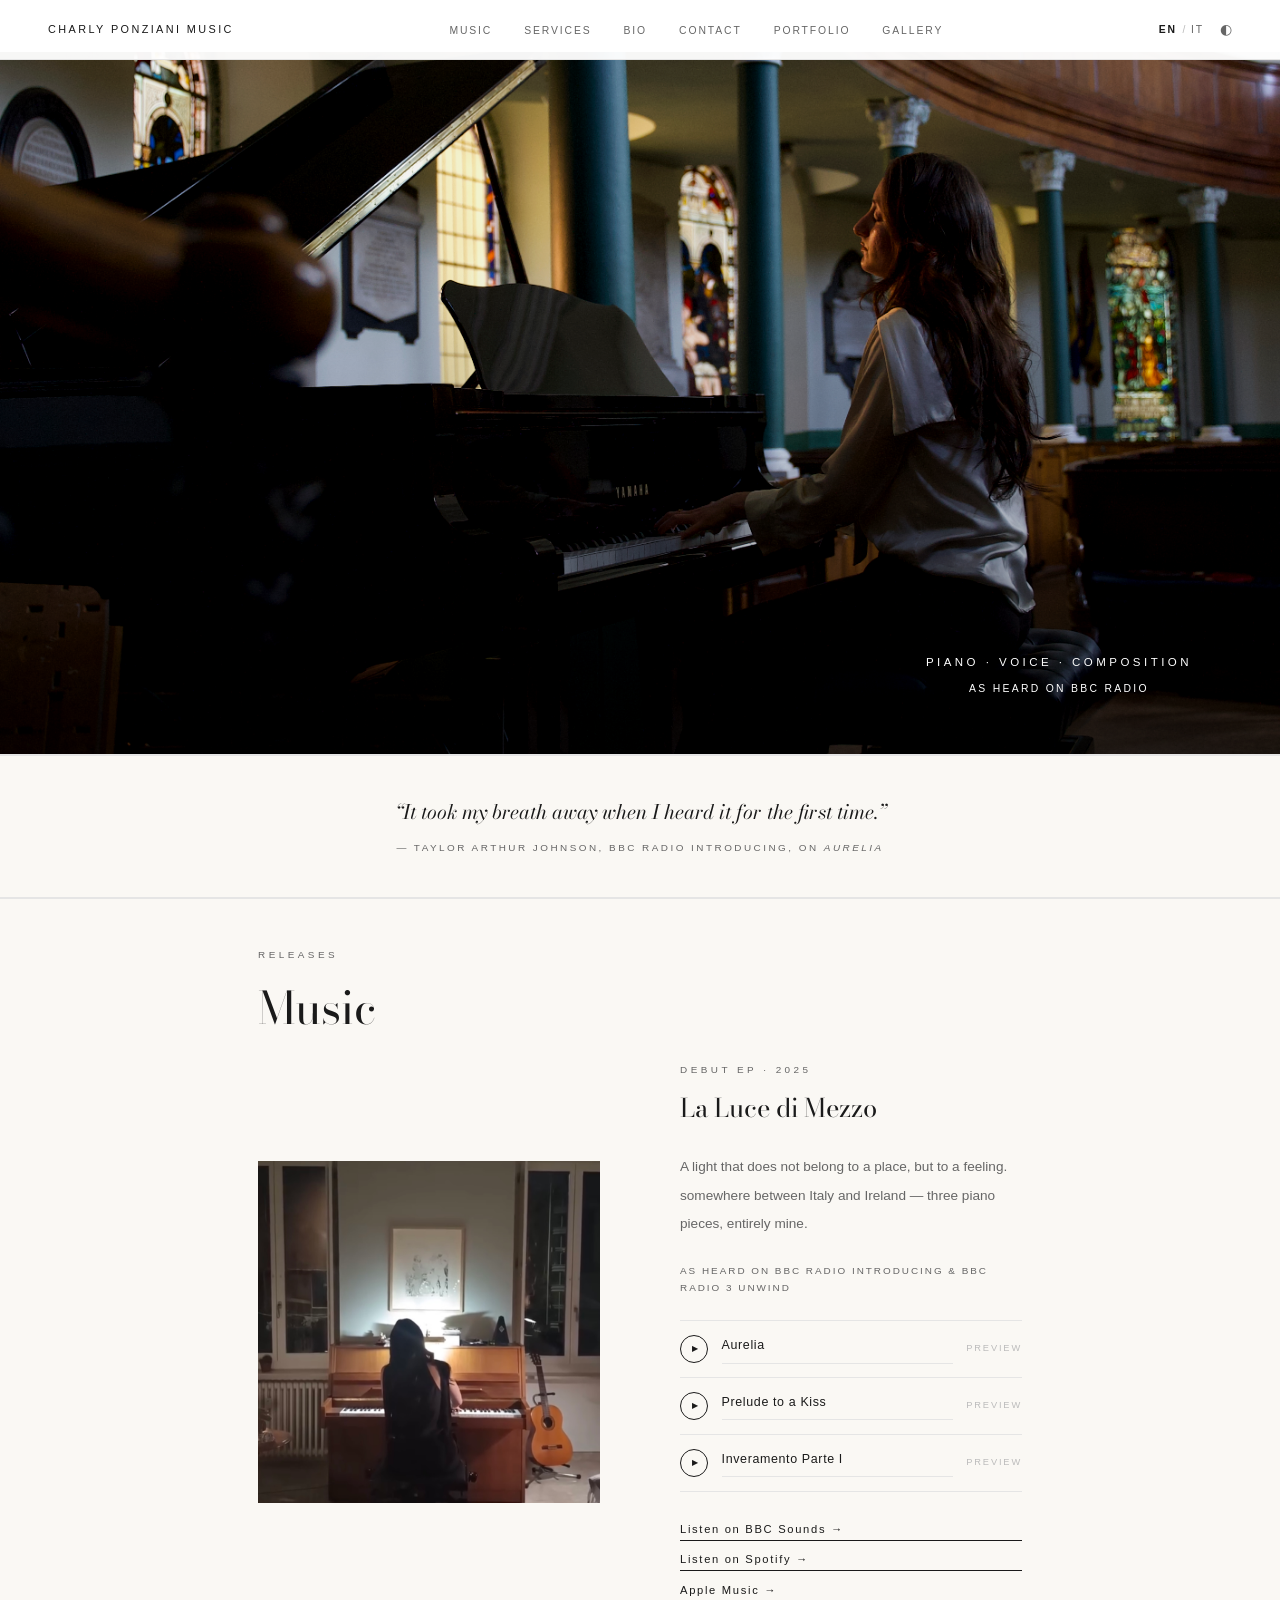
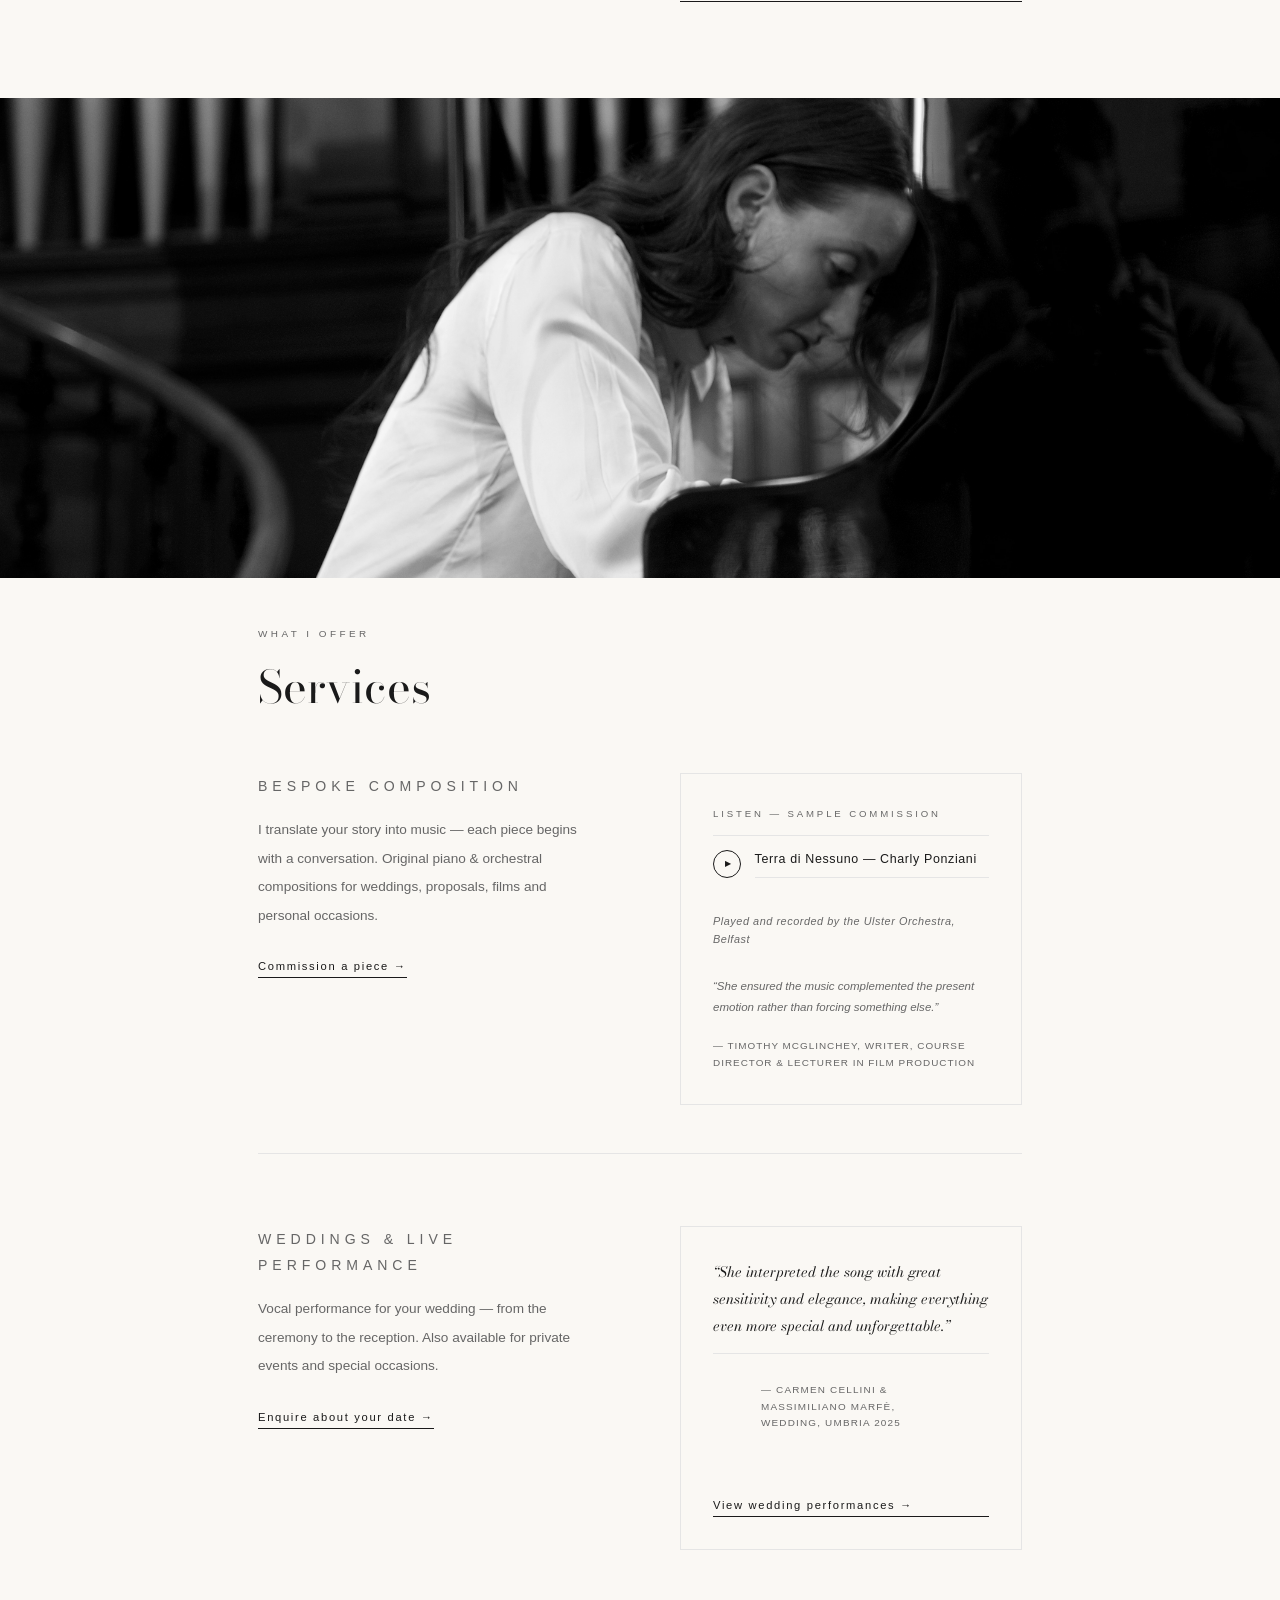
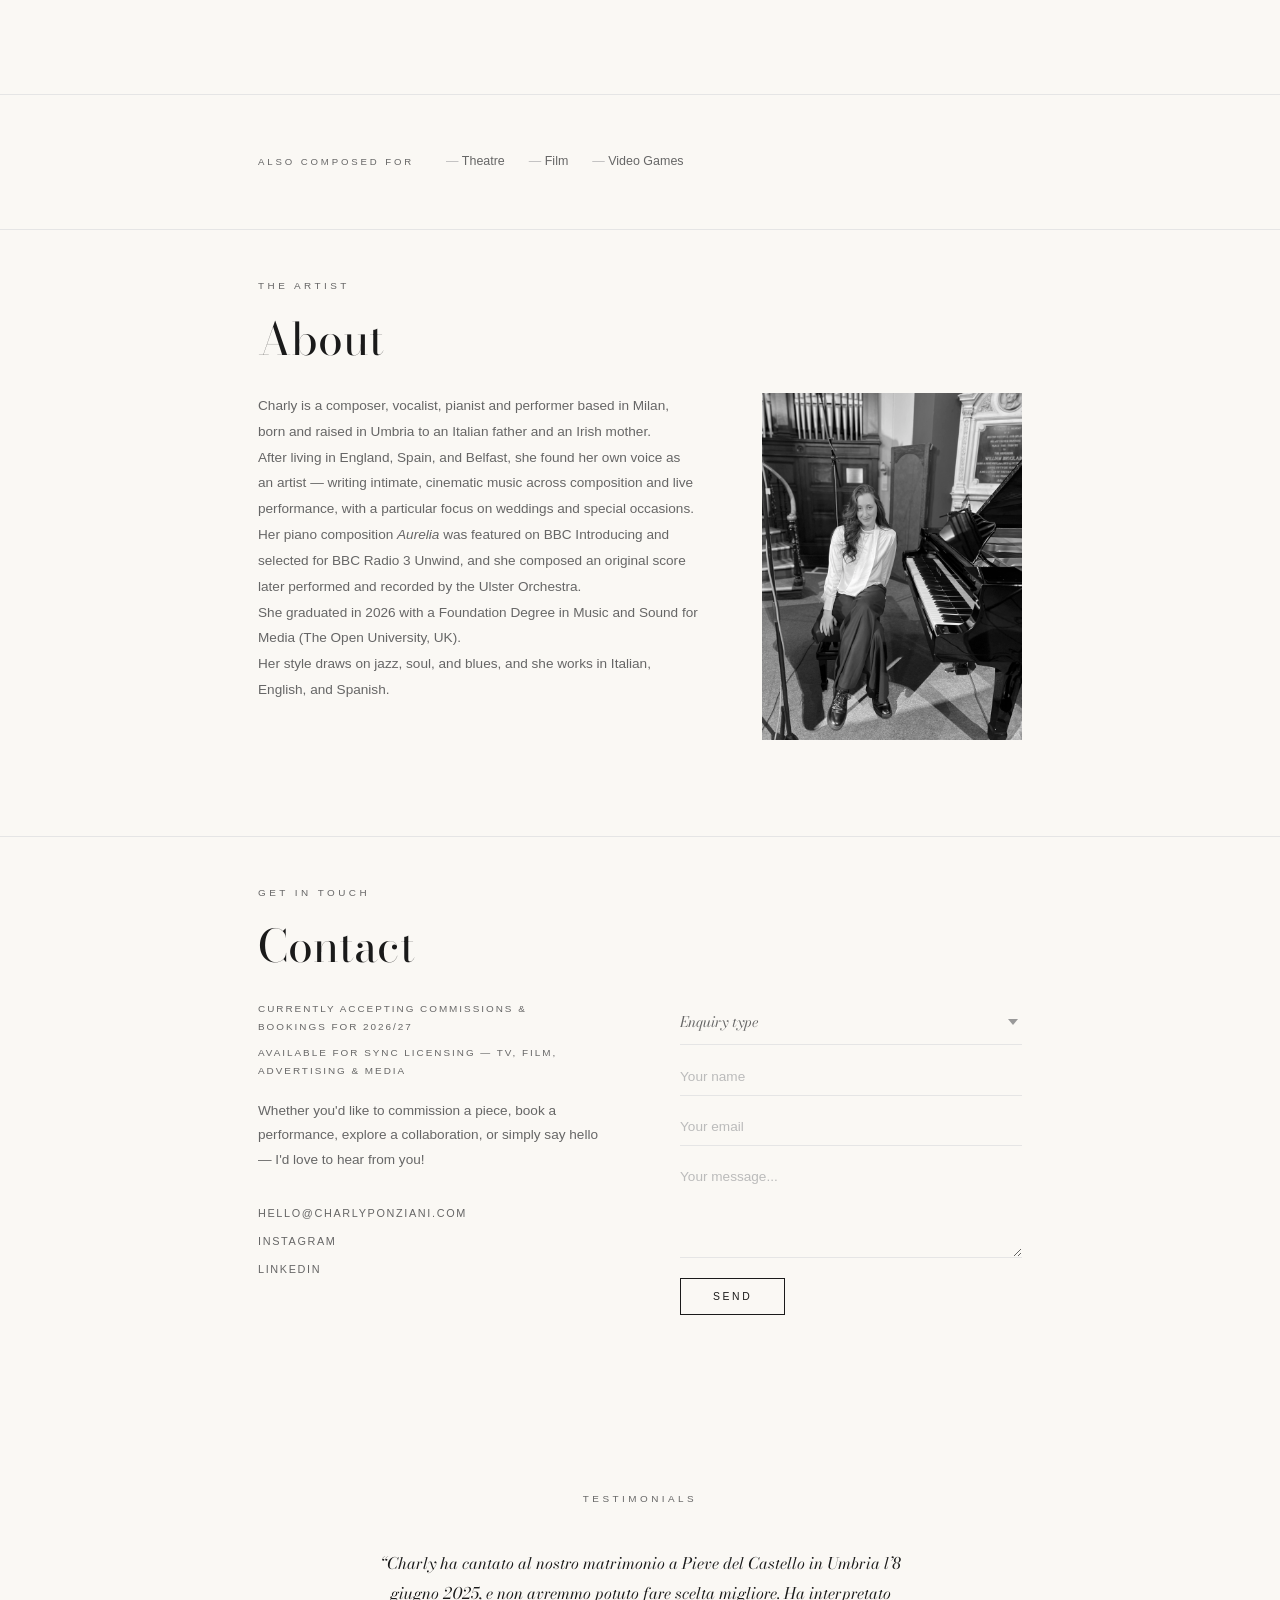
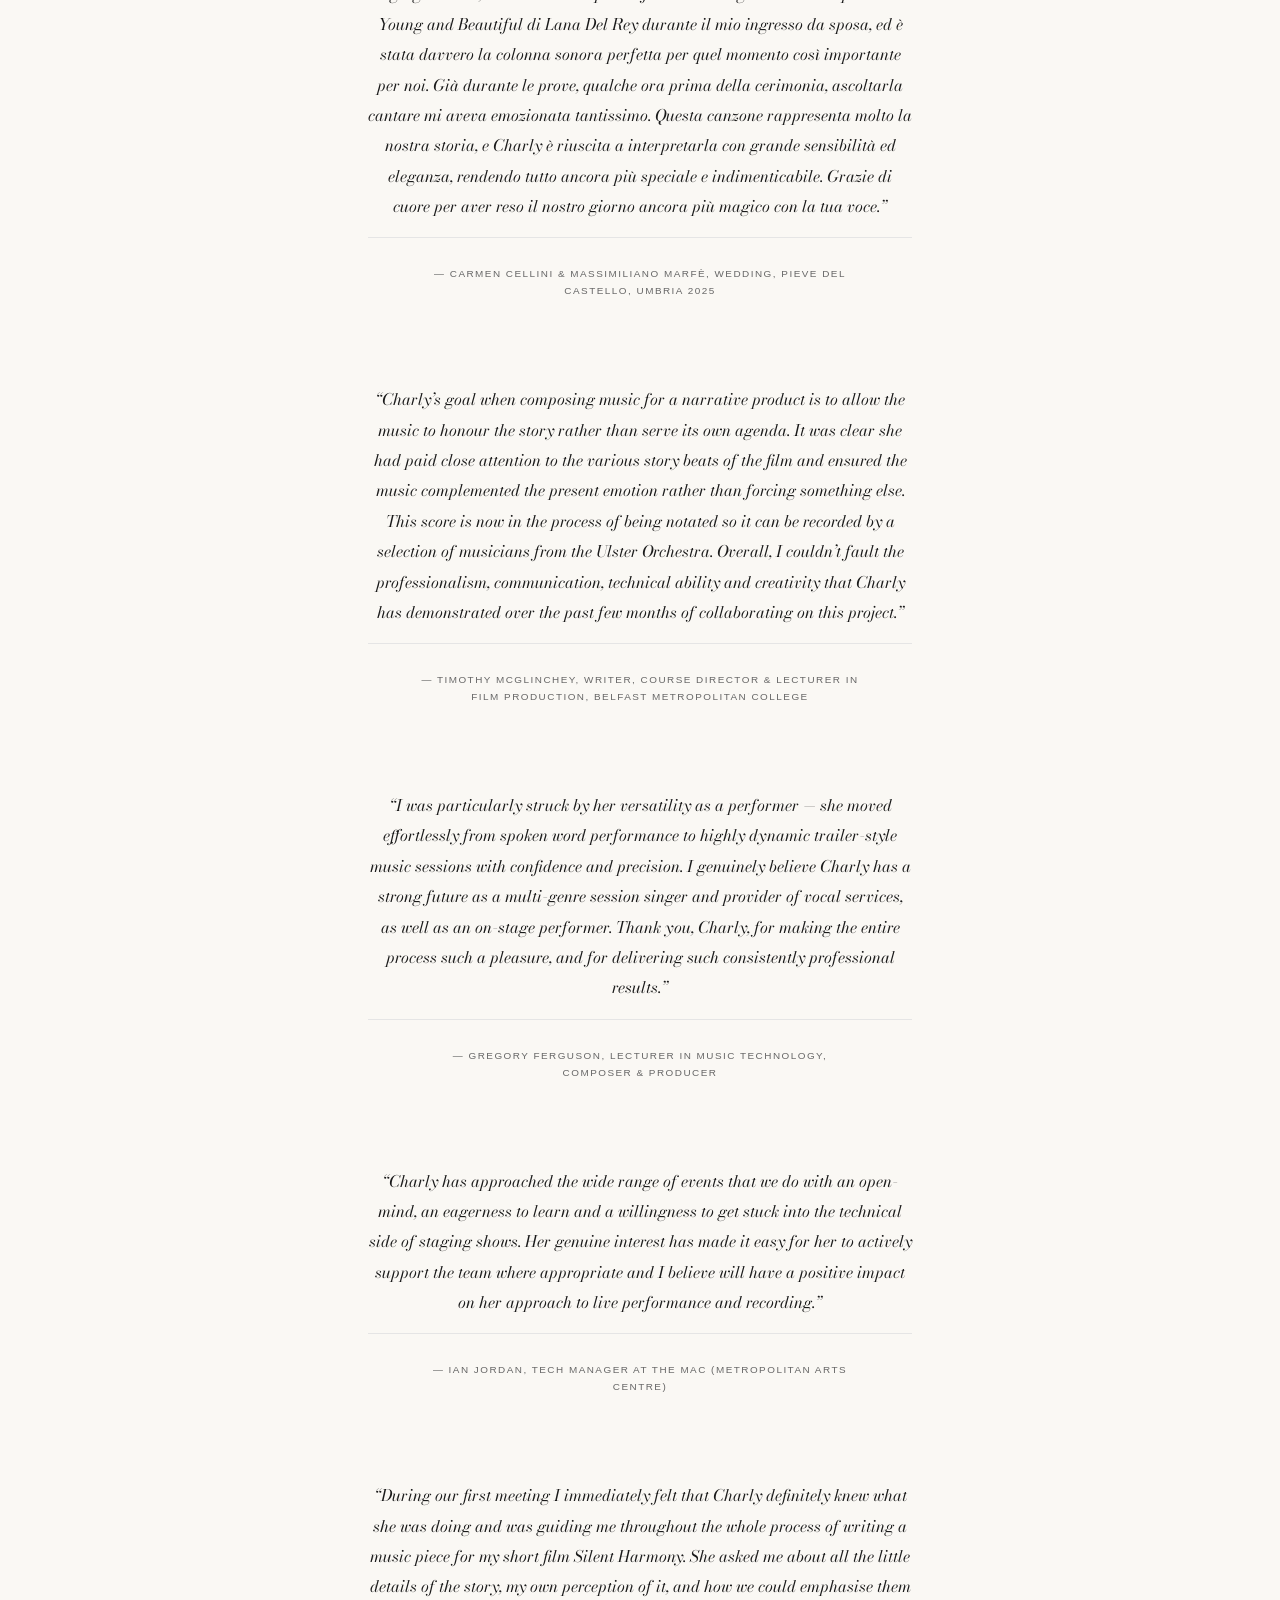
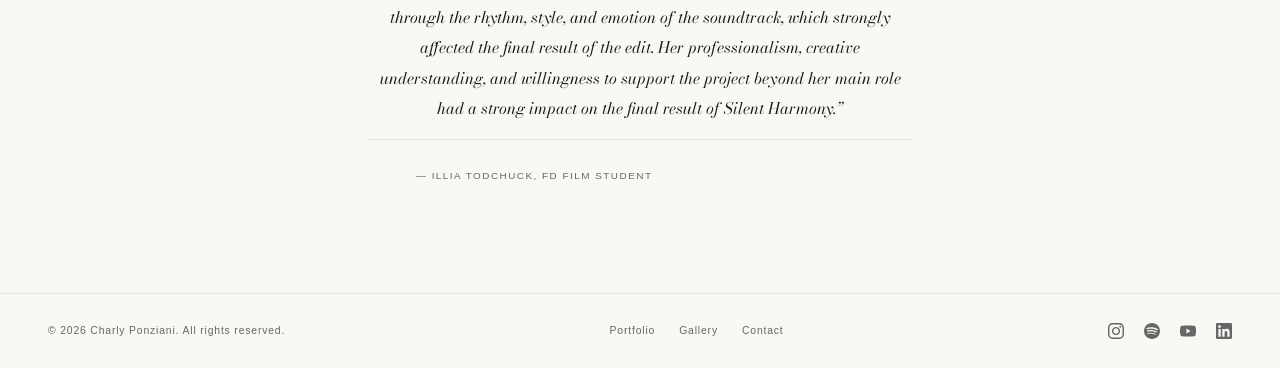
==== index.html @ 2a63d03d "Move 'She graduated' / 'Si è laureata' sentence to new line in bio" ====
<!DOCTYPE html>
<html lang="en">
<head>
  <meta charset="UTF-8" />
  <meta name="viewport" content="width=device-width, initial-scale=1.0" />
  <meta name="description" content="Charly Ponziani — Pianist, composer and vocalist based in Milan. Debut EP 'La Luce di Mezzo' — as heard on BBC Radio Introducing." />
  <title>Charly Ponziani — Pianist, Composer &amp; Vocalist</title>
  <link rel="icon" type="image/svg+xml" href="favicon.svg" />
  <meta property="og:type" content="website" />
  <meta property="og:url" content="https://charlyponziani.com/" />
  <meta property="og:title" content="Charly Ponziani — Piano · Voice · Composition" />
  <meta property="og:description" content="Pianist, composer and vocalist based in Milan. Debut EP 'La Luce di Mezzo' — as heard on BBC Radio Introducing." />
  <meta property="og:image" content="https://charlyponziani.com/assets/images/hero4.jpg" />
  <meta name="twitter:card" content="summary_large_image" />
  <link rel="stylesheet" href="style.css?v=55" />
  <script>
    if ('scrollRestoration' in history) history.scrollRestoration = 'manual';
    window.addEventListener('DOMContentLoaded', function () {
      const isReload = performance.getEntriesByType('navigation')[0]?.type === 'reload';
      if (isReload) {
        history.replaceState(null, null, window.location.pathname);
        window.scrollTo(0, 0);
      }
    });
  </script>
</head>
<body>

  <!-- NAV -->
  <nav>
    <a href="#top" class="nav-logo">Charly Ponziani Music</a>
    <ul class="nav-links">
      <li><a href="#music"        data-en="Music"     data-it="Musica">Music</a></li>
      <li><a href="#services"    data-en="Services"  data-it="Servizi">Services</a></li>
      <li><a href="#bio"         data-en="Bio"     data-it="Bio">Bio</a></li>
      <li><a href="#contact"     data-en="Contact"   data-it="Contatti">Contact</a></li>
      <li><a href="portfolio.html" data-en="Portfolio" data-it="Portfolio">Portfolio</a></li>
      <li><a href="gallery.html"   data-en="Gallery"   data-it="Galleria">Gallery</a></li>
    </ul>
    <div class="nav-controls">
      <div class="lang-toggle">
        <button class="lang-btn" data-lang="en">EN</button>
        <span>/</span>
        <button class="lang-btn" data-lang="it">IT</button>
      </div>
      <button class="theme-toggle" aria-label="Toggle dark mode">
        <span class="theme-icon">◐</span>
      </button>
    </div>
    <button class="nav-hamburger" aria-label="Menu">
      <span></span><span></span><span></span>
    </button>
  </nav>

  <!-- 1. HERO -->
  <section id="top" class="hero">
    <div class="hero-image-wrap">
      <img class="hero-photo" src="assets/images/hero4.jpg" alt="Charly Ponziani at the piano" />
      <div class="hero-overlay-text">
        <p class="hero-overlay-tagline" data-en="Piano · Voice · Composition" data-it="Pianoforte · Voce · Composizione">Piano · Voice · Composition</p>
        <p class="hero-overlay-bbc" data-en="As heard on BBC Radio" data-it="Come trasmessa su BBC Radio">As heard on BBC Radio</p>
      </div>
    </div>
  </section>

  <!-- QUOTE STRIP -->
  <div class="quote-strip">
    <div class="quote-inner">
      <p class="quote-text">&ldquo;It took my breath away when I heard it for the first time.&rdquo;</p>
      <p class="quote-attr">— Taylor Arthur Johnson, BBC Radio Introducing, on <em>Aurelia</em></p>
    </div>
  </div>

  <!-- 2. MUSIC -->
  <section id="music">
    <div class="section-inner">
      <p class="section-label" data-en="Releases" data-it="Uscite">Releases</p>
      <h2 class="section-title" data-en="Music" data-it="Musica">Music</h2>
      <div class="divider-line"></div>

      <div class="music-feature">
        <div class="music-cover">
          <img src="assets/images/ep-cover.jpg" alt="La Luce di Mezzo — EP cover" />
        </div>
        <div class="music-meta">
          <p class="section-label" data-en="Debut EP · 2025" data-it="EP di debutto · 2025">Debut EP · 2025</p>
          <h3 class="section-title" style="font-size:1.6rem;margin-bottom:1.5rem;">La Luce di Mezzo</h3>
          <p style="font-size:0.85rem;color:var(--muted);line-height:2.1;margin-bottom:1.5rem;"
             data-html-en="A light that does not belong to a place, but to a feeling.<br>somewhere between Italy and Ireland — three piano pieces, entirely mine."
             data-html-it="Una luce che non appartiene a un luogo, ma a un sentimento.<br>tra l'Italia e l'Irlanda — tre pezzi per pianoforte, interamente miei.">
            A light that does not belong to a place, but to a feeling.<br>
            somewhere between Italy and Ireland — three piano pieces, entirely mine.
          </p>
          <p style="font-size:0.62rem;letter-spacing:0.2em;text-transform:uppercase;color:var(--muted);margin-bottom:1.5rem;"
             data-en="As heard on BBC Radio Introducing &amp; BBC Radio 3 Unwind"
             data-it="Trasmessa su BBC Radio Introducing &amp; BBC Radio 3 Unwind">As heard on BBC Radio Introducing &amp; BBC Radio 3 Unwind</p>
          <!-- TRACK PREVIEWS -->
          <div class="track-list">
            <div class="track-item">
              <button class="track-play" data-src="assets/audio/aurelia.m4a" data-limit="45" aria-label="Play Aurelia">
                <span class="play-icon">▶</span>
              </button>
              <div class="track-info">
                <span class="track-name">Aurelia</span>
                <div class="track-progress"><div class="track-bar"></div></div>
              </div>
              <span class="track-preview-label" data-en="preview" data-it="anteprima">preview</span>
            </div>
            <div class="track-item">
              <button class="track-play" data-src="assets/audio/prelude-to-a-kiss.m4a" data-limit="45" aria-label="Play Prelude to a Kiss">
                <span class="play-icon">▶</span>
              </button>
              <div class="track-info">
                <span class="track-name">Prelude to a Kiss</span>
                <div class="track-progress"><div class="track-bar"></div></div>
              </div>
              <span class="track-preview-label" data-en="preview" data-it="anteprima">preview</span>
            </div>
            <div class="track-item">
              <button class="track-play" data-src="assets/audio/inveramento-parte-i.m4a" data-limit="45" aria-label="Play Inveramento Parte I">
                <span class="play-icon">▶</span>
              </button>
              <div class="track-info">
                <span class="track-name">Inveramento Parte I</span>
                <div class="track-progress"><div class="track-bar"></div></div>
              </div>
              <span class="track-preview-label" data-en="preview" data-it="anteprima">preview</span>
            </div>
          </div>

          <div class="music-links">
            <a href="https://www.bbc.co.uk/sounds/play/m002vkqx" target="_blank" class="text-link" data-en="Listen on BBC Sounds →" data-it="Ascolta su BBC Sounds →">Listen on BBC Sounds →</a>
            <a href="https://open.spotify.com/artist/3wfayS7uMZGtmtRwBVUAy2" class="text-link" data-en="Listen on Spotify →" data-it="Ascolta su Spotify →">Listen on Spotify →</a>
            <a href="https://music.apple.com/gb/artist/charly-ponziani/6774300534" target="_blank" class="text-link" data-en="Apple Music →" data-it="Apple Music →">Apple Music →</a>
          </div>
        </div>
      </div>
    </div>
  </section>

  <!-- IMAGE BREAK -->
  <div style="width:100%;max-height:480px;overflow:hidden;line-height:0;">
    <img src="assets/gallery/ep-dsc07502.jpg" alt="Charly Ponziani recording La Luce di Mezzo" style="width:100%;height:560px;object-fit:cover;object-position:center 68%;display:block;filter:grayscale(100%);" />
  </div>

  <!-- 3. SERVICES -->
  <section id="services">
    <div class="section-inner">
      <p class="section-label" data-en="What I Offer" data-it="Cosa Offro">What I Offer</p>
      <h2 class="section-title" data-en="Services" data-it="Servizi">Services</h2>
      <div class="divider-line"></div>

      <!-- Bespoke Composition -->
      <div style="padding:0 0 3rem;border-bottom:1px solid var(--border);">
        <div class="bespoke-grid">
          <div class="bespoke-text">
            <p class="section-label" style="margin-bottom:1rem;" data-en="Bespoke Composition" data-it="Composizione Su Misura">Bespoke Composition</p>
            <p style="font-size:0.85rem;color:var(--muted);line-height:2.1;margin-bottom:1.5rem;"
               data-en="I translate your story into music — each piece begins with a conversation. Original piano &amp; orchestral compositions for weddings, proposals, films and personal occasions."
               data-it="Traduco la tua storia in musica — ogni brano inizia con una conversazione. Composizioni originali per pianoforte &amp; orchestra per matrimoni, proposte, film e occasioni personali.">
              I translate your story into music — each piece begins with a conversation. Original piano &amp; orchestral compositions for weddings, proposals, films and personal occasions.
            </p>
            <a href="#contact" class="text-link" data-en="Commission a piece →" data-it="Commissiona un brano →" onclick="setTimeout(function(){document.querySelector('select[name=enquiry]').value='bespoke'},400)">Commission a piece →</a>
          </div>

          <div class="bespoke-audio">
            <p class="bespoke-audio-label" data-en="Listen — sample commission" data-it="Ascolta — esempio">Listen — sample commission</p>
            <div class="track-item" style="border-top:1px solid var(--border);border-bottom:none;padding:0.85rem 0;">
              <button class="track-play" data-bespoke="true" id="bespoke-play-btn" aria-label="Play sample commission">
                <span class="play-icon">▶</span>
              </button>
              <div class="track-info">
                <span class="track-name" data-en="Terra di Nessuno — Charly Ponziani" data-it="Terra di Nessuno — Charly Ponziani">Terra di Nessuno — Charly Ponziani</span>
                <div class="track-progress">
                  <div class="track-bar" id="bespoke-progress-bar"></div>
                </div>
              </div>
            </div>
            <p style="font-size:0.68rem;color:var(--muted);letter-spacing:0.05em;margin-top:0.5rem;font-style:italic;" data-en="Played and recorded by the Ulster Orchestra, Belfast" data-it="Eseguito e registrato dall'Ulster Orchestra, Belfast">Played and recorded by the Ulster Orchestra, Belfast</p>
            <p style="font-size:0.72rem;color:var(--muted);line-height:1.8;margin-top:1rem;font-style:italic;">&ldquo;She ensured the music complemented the present emotion rather than forcing something else.&rdquo;</p>
            <p style="font-size:0.62rem;color:var(--muted);letter-spacing:0.1em;text-transform:uppercase;margin-top:0.5rem;">— Timothy McGlinchey, Writer, Course Director & Lecturer in Film Production</p>
          </div>
        </div>
      </div>

      <!-- Weddings & Live Performance -->
      <div style="padding:1.5rem 0 3rem;">
        <div class="bespoke-grid">
          <div class="bespoke-text">
            <p class="section-label" style="margin-bottom:1rem;" data-en="Weddings &amp; Live Performance" data-it="Matrimoni &amp; Esibizione dal vivo">Weddings &amp; Live Performance</p>
            <p style="font-size:0.85rem;color:var(--muted);line-height:2.1;margin-bottom:1.5rem;"
               data-en="Vocal performance for your wedding — from the ceremony to the reception. Also available for private events and special occasions."
               data-it="Esibizione vocale per il tuo matrimonio — dalla cerimonia al ricevimento. Disponibile anche per eventi privati e occasioni speciali.">
              Vocal performance for your wedding — from the ceremony to the reception. Also available for private events and special occasions.
            </p>
            <a href="#contact" class="text-link" data-en="Enquire about your date →" data-it="Richiedi informazioni →" onclick="setTimeout(function(){document.querySelector('select[name=enquiry]').value='wedding'},400)">Enquire about your date →</a>
          </div>

          <div class="bespoke-audio">
            <blockquote style="margin:0;">
              <p style="font-family:var(--font-serif);font-size:0.9rem;font-style:italic;color:var(--text);line-height:1.9;">&ldquo;She interpreted the song with great sensitivity and elegance, making everything even more special and unforgettable.&rdquo;</p>
              <footer style="margin-top:0.75rem;font-size:0.62rem;letter-spacing:0.12em;text-transform:uppercase;color:var(--muted);">— Carmen Cellini &amp; Massimiliano Marfè, Wedding, Umbria 2025</footer>
            </blockquote>
            <a href="gallery.html#weddings" class="text-link" style="margin-top:1.5rem;display:inline-block;" data-en="View wedding performances →" data-it="Guarda le esibizioni →">View wedding performances →</a>
          </div>
        </div>
      </div>

    </div>
  </section>

  <!-- 4. CREDITS STRIP -->
  <div id="credits">
    <div class="credits-inner">
      <p class="credits-label" data-en="Also composed for" data-it="Ha composto anche per">Also composed for</p>
      <ul class="credits-list">
        <li data-en="Theatre" data-it="Teatro">Theatre</li>
        <li data-en="Film" data-it="Cinema">Film</li>
        <li data-en="Video Games" data-it="Videogiochi">Video Games</li>
      </ul>
    </div>
  </div>

  <!-- 5. BIO -->
  <section id="bio">
    <div class="section-inner">
      <p class="section-label" data-en="The Artist" data-it="L'Artista">The Artist</p>
      <h2 class="section-title" data-en="About" data-it="Chi sono">About</h2>
      <div class="divider-line"></div>

      <div class="bio-grid">
        <div class="bio-text">
          <p data-html-en="Charly is a composer, vocalist, pianist and performer based in Milan, born and raised in Umbria to an Italian father and an Irish mother.<br>After living in England, Spain, and Belfast, she found her own voice as an artist — writing intimate, cinematic music across composition and live performance, with a particular focus on weddings and special occasions.<br>Her piano composition <em>Aurelia</em> was featured on BBC Introducing and selected for BBC Radio 3 Unwind, and she composed an original score later performed and recorded by the Ulster Orchestra.<br>She graduated in 2026 with a Foundation Degree in Music and Sound for Media (The Open University, UK).<br>Her style draws on jazz, soul, and blues, and she works in Italian, English, and Spanish."
             data-html-it="Charly è compositrice, vocalist, pianista e performer, basata a Milano, nata e cresciuta in Umbria da padre italiano e madre irlandese.<br>Dopo aver vissuto in Inghilterra, Spagna e Belfast, ha trovato la propria voce come artista — scrivendo musica intima e cinematografica tra composizione ed esibizione dal vivo, con un focus particolare su matrimoni e occasioni speciali.<br>La sua composizione per pianoforte <em>Aurelia</em> è stata trasmessa su BBC Introducing e selezionata per BBC Radio 3 Unwind, e ha composto una colonna sonora poi eseguita e registrata dalla Ulster Orchestra.<br>Si è laureata nel 2026 con un Foundation Degree in Music and Sound for Media (The Open University, Regno Unito).<br>Il suo stile attinge a jazz, soul e blues, e lavora in italiano, inglese e spagnolo.">
            Charly is a composer, vocalist, pianist and performer based in Milan, born and raised in Umbria to an Italian father and an Irish mother.<br>After living in England, Spain, and Belfast, she found her own voice as an artist — writing intimate, cinematic music across composition and live performance, with a particular focus on weddings and special occasions.<br>Her piano composition <em>Aurelia</em> was featured on BBC Introducing and selected for BBC Radio 3 Unwind, and she composed an original score later performed and recorded by the Ulster Orchestra.<br>She graduated in 2026 with a Foundation Degree in Music and Sound for Media (The Open University, UK).<br>Her style draws on jazz, soul, and blues, and she works in Italian, English, and Spanish.
          </p>
        </div>
        <div class="bio-photo">
          <img src="assets/images/press-photo.jpg?v=2" alt="Charly Ponziani" />
        </div>
      </div>
    </div>
  </section>

  <!-- 6. CONTACT -->
  <section id="contact">
    <div class="section-inner">
      <p class="section-label" data-en="Get in touch" data-it="Scrivimi">Get in touch</p>
      <h2 class="section-title" data-en="Contact" data-it="Contatti">Contact</h2>
      <div class="divider-line"></div>

      <div class="contact-grid">
        <div class="contact-info">
          <p style="font-size:0.62rem;letter-spacing:0.2em;text-transform:uppercase;color:var(--muted);margin-bottom:0.5rem;"
             data-en="Currently accepting commissions &amp; bookings for 2026/27"
             data-it="Disponibile per commissioni &amp; prenotazioni 2026/27">Currently accepting commissions &amp; bookings for 2026/27</p>
          <p style="font-size:0.62rem;letter-spacing:0.2em;text-transform:uppercase;color:var(--muted);margin-bottom:1.2rem;"
             data-en="Available for sync licensing — TV, film, advertising &amp; media"
             data-it="Disponibile per sync licensing — TV, cinema, pubblicità &amp; media">Available for sync licensing — TV, film, advertising &amp; media</p>
          <p data-en="Whether you'd like to commission a piece, book a performance, explore a collaboration, or simply say hello — I'd love to hear from you!"
             data-it="Che tu voglia commissionare un brano, prenotare un'esibizione, esplorare una collaborazione, o semplicemente salutarmi — mi farebbe piacere sentirti.">
            Whether you'd like to commission a piece, book a performance, explore a collaboration, or simply say hello — I'd love to hear from you!
          </p>
          <a href="mailto:hello@charlyponziani.com" class="contact-detail">hello@charlyponziani.com</a>
          <a href="https://instagram.com/charlyponzianimusic" class="contact-detail" target="_blank">Instagram</a>
          <a href="https://www.linkedin.com/in/charly-ponziani-898b13400" class="contact-detail" target="_blank">LinkedIn</a>
        </div>

        <form class="contact-form" id="contact-form" action="https://formspree.io/f/xkoykpqz" method="POST">

          <select name="enquiry">
            <option value="" disabled selected data-en="Enquiry type" data-it="Tipo di richiesta">Enquiry type</option>
            <option value="bespoke"       data-en="Bespoke commission"    data-it="Commissione su misura">Bespoke commission</option>
            <option value="wedding"        data-en="Wedding / Event"       data-it="Matrimonio / Evento">Wedding / Event</option>
            <option value="sync"          data-en="Sync licensing"        data-it="Sync licensing">Sync licensing</option>
            <option value="collaboration" data-en="Collaboration"         data-it="Collaborazione">Collaboration</option>
            <option value="other"         data-en="Other"                 data-it="Altro">Other</option>
          </select>

          <input type="text"  name="name"    placeholder="Your name"
                 data-placeholder-en="Your name" data-placeholder-it="Il tuo nome" required />
          <input type="email" name="email"   placeholder="Your email"
                 data-placeholder-en="Your email" data-placeholder-it="La tua email" required />
          <textarea           name="message" placeholder="Your message..."
                 data-placeholder-en="Your message..." data-placeholder-it="Il tuo messaggio..." required></textarea>
          <button type="submit" data-en="Send" data-it="Invia">Send</button>
        </form>

        <div class="form-success" id="form-success" style="display:none;">
          <p class="form-success-msg" data-en="Thank you — I'll be in touch soon." data-it="Grazie — ti risponderò presto.">Thank you — I'll be in touch soon.</p>
        </div>
      </div>
    </div>
  </section>

  <!-- TESTIMONIALS -->
  <section id="testimonials">
    <div class="section-inner" style="max-width:640px;padding:5rem 3rem;margin:0 auto;text-align:center;">
      <p class="section-label" data-en="Testimonials" data-it="Testimonianze">Testimonials</p>
      <div style="display:flex;flex-direction:column;gap:3.5rem;margin-top:2.5rem;">

        <blockquote style="margin:0;">
          <p style="font-family:var(--font-serif);font-size:1rem;font-style:italic;color:var(--text);line-height:1.9;">&ldquo;Charly ha cantato al nostro matrimonio a Pieve del Castello in Umbria l&rsquo;8 giugno 2025, e non avremmo potuto fare scelta migliore. Ha interpretato Young and Beautiful di Lana Del Rey durante il mio ingresso da sposa, ed è stata davvero la colonna sonora perfetta per quel momento così importante per noi. Già durante le prove, qualche ora prima della cerimonia, ascoltarla cantare mi aveva emozionata tantissimo. Questa canzone rappresenta molto la nostra storia, e Charly è riuscita a interpretarla con grande sensibilità ed eleganza, rendendo tutto ancora più speciale e indimenticabile. Grazie di cuore per aver reso il nostro giorno ancora più magico con la tua voce.&rdquo;</p>
          <footer style="margin-top:1rem;font-size:0.62rem;letter-spacing:0.15em;text-transform:uppercase;color:var(--muted);">— Carmen Cellini &amp; Massimiliano Marfè, Wedding, Pieve del Castello, Umbria 2025</footer>
        </blockquote>

        <blockquote style="margin:0;">
          <p style="font-family:var(--font-serif);font-size:1rem;font-style:italic;color:var(--text);line-height:1.9;">&ldquo;Charly&rsquo;s goal when composing music for a narrative product is to allow the music to honour the story rather than serve its own agenda. It was clear she had paid close attention to the various story beats of the film and ensured the music complemented the present emotion rather than forcing something else. This score is now in the process of being notated so it can be recorded by a selection of musicians from the Ulster Orchestra. Overall, I couldn&rsquo;t fault the professionalism, communication, technical ability and creativity that Charly has demonstrated over the past few months of collaborating on this project.&rdquo;</p>
          <footer style="margin-top:1rem;font-size:0.62rem;letter-spacing:0.15em;text-transform:uppercase;color:var(--muted);">— Timothy McGlinchey, Writer, Course Director & Lecturer in Film Production, Belfast Metropolitan College</footer>
        </blockquote>

        <blockquote style="margin:0;">
          <p style="font-family:var(--font-serif);font-size:1rem;font-style:italic;color:var(--text);line-height:1.9;">&ldquo;I was particularly struck by her versatility as a performer &mdash; she moved effortlessly from spoken word performance to highly dynamic trailer-style music sessions with confidence and precision. I genuinely believe Charly has a strong future as a multi-genre session singer and provider of vocal services, as well as an on-stage performer. Thank you, Charly, for making the entire process such a pleasure, and for delivering such consistently professional results.&rdquo;</p>
          <footer style="margin-top:1rem;font-size:0.62rem;letter-spacing:0.15em;text-transform:uppercase;color:var(--muted);">— Gregory Ferguson, Lecturer in Music Technology, Composer &amp; Producer</footer>
        </blockquote>

        <blockquote style="margin:0;">
          <p style="font-family:var(--font-serif);font-size:1rem;font-style:italic;color:var(--text);line-height:1.9;">&ldquo;Charly has approached the wide range of events that we do with an open-mind, an eagerness to learn and a willingness to get stuck into the technical side of staging shows. Her genuine interest has made it easy for her to actively support the team where appropriate and I believe will have a positive impact on her approach to live performance and recording.&rdquo;</p>
          <footer style="margin-top:1rem;font-size:0.62rem;letter-spacing:0.15em;text-transform:uppercase;color:var(--muted);">— Ian Jordan, Tech Manager at The MAC (Metropolitan Arts Centre)</footer>
        </blockquote>

        <blockquote style="margin:0;">
          <p style="font-family:var(--font-serif);font-size:1rem;font-style:italic;color:var(--text);line-height:1.9;">&ldquo;During our first meeting I immediately felt that Charly definitely knew what she was doing and was guiding me throughout the whole process of writing a music piece for my short film Silent Harmony. She asked me about all the little details of the story, my own perception of it, and how we could emphasise them through the rhythm, style, and emotion of the soundtrack, which strongly affected the final result of the edit. Her professionalism, creative understanding, and willingness to support the project beyond her main role had a strong impact on the final result of Silent Harmony.&rdquo;</p>
          <footer style="margin-top:1rem;font-size:0.62rem;letter-spacing:0.15em;text-transform:uppercase;color:var(--muted);">— Illia Todchuck, FD Film Student</footer>
        </blockquote>

      </div>
    </div>
  </section>

  <!-- BACK TO TOP -->
  <button id="back-to-top" onclick="(function(){var start=window.scrollY,duration=1200,startTime=null;function step(t){if(!startTime)startTime=t;var elapsed=t-startTime,progress=Math.min(elapsed/duration,1),ease=1-Math.pow(1-progress,4);window.scrollTo(0,start*(1-ease));if(progress<1)requestAnimationFrame(step);}requestAnimationFrame(step);})()" aria-label="Back to top" style="display:none;position:fixed;bottom:5.5rem;right:2rem;width:36px;height:36px;border:1px solid var(--border);border-radius:50%;background:var(--bg);color:var(--muted);font-size:0.75rem;cursor:pointer;z-index:999;transition:opacity 0.3s,transform 0.3s;letter-spacing:0;">↑</button>

  <!-- FOOTER -->
  <footer>
    <span>© 2026 Charly Ponziani. All rights reserved.</span>
    <div class="footer-nav">
      <a href="portfolio.html" data-en="Portfolio" data-it="Portfolio">Portfolio</a>
      <a href="gallery.html" data-en="Gallery" data-it="Galleria">Gallery</a>
      <a href="#contact" data-en="Contact" data-it="Contatti">Contact</a>
    </div>
    <div class="footer-socials">
      <a href="https://instagram.com/charlyponzianimusic" target="_blank" aria-label="Instagram"><svg viewBox="0 0 24 24"><path d="M12 2.163c3.204 0 3.584.012 4.85.07 3.252.148 4.771 1.691 4.919 4.919.058 1.265.069 1.645.069 4.849 0 3.205-.012 3.584-.069 4.849-.149 3.225-1.664 4.771-4.919 4.919-1.266.058-1.644.07-4.85.07-3.204 0-3.584-.012-4.849-.07-3.26-.149-4.771-1.699-4.919-4.92-.058-1.265-.07-1.644-.07-4.849 0-3.204.013-3.583.07-4.849.149-3.227 1.664-4.771 4.919-4.919 1.266-.057 1.645-.069 4.849-.069zm0-2.163c-3.259 0-3.667.014-4.947.072-4.358.2-6.78 2.618-6.98 6.98-.059 1.281-.073 1.689-.073 4.948 0 3.259.014 3.668.072 4.948.2 4.358 2.618 6.78 6.98 6.98 1.281.058 1.689.072 4.948.072 3.259 0 3.668-.014 4.948-.072 4.354-.2 6.782-2.618 6.979-6.98.059-1.28.073-1.689.073-4.948 0-3.259-.014-3.667-.072-4.947-.196-4.354-2.617-6.78-6.979-6.98-1.281-.059-1.69-.073-4.949-.073zm0 5.838c-3.403 0-6.162 2.759-6.162 6.162s2.759 6.163 6.162 6.163 6.162-2.759 6.162-6.163c0-3.403-2.759-6.162-6.162-6.162zm0 10.162c-2.209 0-4-1.79-4-4 0-2.209 1.791-4 4-4s4 1.791 4 4c0 2.21-1.791 4-4 4zm6.406-11.845c-.796 0-1.441.645-1.441 1.44s.645 1.44 1.441 1.44c.795 0 1.439-.645 1.439-1.44s-.644-1.44-1.439-1.44z"/></svg></a>
      <a href="https://open.spotify.com/artist/3wfayS7uMZGtmtRwBVUAy2" target="_blank" aria-label="Spotify"><svg viewBox="0 0 24 24"><path d="M12 0C5.4 0 0 5.4 0 12s5.4 12 12 12 12-5.4 12-12S18.66 0 12 0zm5.521 17.34c-.24.359-.66.48-1.021.24-2.82-1.74-6.36-2.101-10.561-1.141-.418.122-.779-.179-.899-.539-.12-.421.18-.78.54-.9 4.56-1.021 8.52-.6 11.64 1.32.42.18.479.659.301 1.02zm1.44-3.3c-.301.42-.841.6-1.262.3-3.239-1.98-8.159-2.58-11.939-1.38-.479.12-1.02-.12-1.14-.6-.12-.48.12-1.021.6-1.141C9.6 9.9 15 10.561 18.72 12.84c.361.181.54.78.241 1.2zm.12-3.36C15.24 8.4 8.82 8.16 5.16 9.301c-.6.179-1.2-.181-1.38-.721-.18-.601.18-1.2.72-1.381 4.26-1.26 11.28-1.02 15.721 1.621.539.3.719 1.02.419 1.56-.299.421-1.02.599-1.559.3z"/></svg></a>
      <a href="https://www.youtube.com/channel/UCRVm1Ody_rXKBfxoNOb6sfQ" target="_blank" aria-label="YouTube"><svg viewBox="0 0 24 24"><path d="M23.495 6.205a3.007 3.007 0 0 0-2.088-2.088c-1.87-.501-9.396-.501-9.396-.501s-7.507-.01-9.396.501A3.007 3.007 0 0 0 .527 6.205a31.247 31.247 0 0 0-.522 5.805 31.247 31.247 0 0 0 .522 5.783 3.007 3.007 0 0 0 2.088 2.088c1.868.502 9.396.502 9.396.502s7.506 0 9.396-.502a3.007 3.007 0 0 0 2.088-2.088 31.247 31.247 0 0 0 .5-5.783 31.247 31.247 0 0 0-.5-5.805zM9.609 15.601V8.408l6.264 3.602z"/></svg></a>
      <a href="https://www.linkedin.com/in/charly-ponziani-898b13400" target="_blank" aria-label="LinkedIn"><svg viewBox="0 0 24 24"><path d="M20.447 20.452h-3.554v-5.569c0-1.328-.027-3.037-1.852-3.037-1.853 0-2.136 1.445-2.136 2.939v5.667H9.351V9h3.414v1.561h.046c.477-.9 1.637-1.85 3.37-1.85 3.601 0 4.267 2.37 4.267 5.455v6.286zM5.337 7.433a2.062 2.062 0 0 1-2.063-2.065 2.064 2.064 0 1 1 2.063 2.065zm1.782 13.019H3.555V9h3.564v11.452zM22.225 0H1.771C.792 0 0 .774 0 1.729v20.542C0 23.227.792 24 1.771 24h20.451C23.2 24 24 23.227 24 22.271V1.729C24 .774 23.2 0 22.222 0h.003z"/></svg></a>
    </div>
  </footer>

  <script src="lang.js?v=8"></script>
  <script>
    (function () {
      const btn = document.getElementById('back-to-top');
      window.addEventListener('scroll', () => {
        btn.style.display = window.scrollY > 400 ? 'block' : 'none';
      });
    })();
  </script>
  <script>
    // Smooth scroll for all same-page anchor links
    function smoothScrollTo(target, duration) {
      var start = window.scrollY;
      var end = target.getBoundingClientRect().top + window.scrollY - 52;
      var startTime = null;
      function step(t) {
        if (!startTime) startTime = t;
        var elapsed = t - startTime;
        var progress = Math.min(elapsed / duration, 1);
        var ease = 1 - Math.pow(1 - progress, 4);
        window.scrollTo(0, start + (end - start) * ease);
        if (progress < 1) requestAnimationFrame(step);
      }
      requestAnimationFrame(step);
    }

    document.querySelectorAll('a[href^="#"]').forEach(function(link) {
      link.addEventListener('click', function(e) {
        var id = this.getAttribute('href').slice(1);
        var target = document.getElementById(id);
        if (!target) return;
        e.preventDefault();
        smoothScrollTo(target, 900);
      });
    });
  </script>
  <script>
    (function() {
      var current = null;

      function pauseCurrent() {
        if (!current) return;
        current.audio.pause();
        clearInterval(current.ticker);
        current.btn.classList.remove('playing');
        current.btn.querySelector('.play-icon').textContent = '▶';
        current = null;
      }

      function stopAll() {
        if (!current) return;
        current.audio.pause();
        current.audio.currentTime = 0;
        clearInterval(current.ticker);
        current.bar.style.width = '0%';
        current.btn.classList.remove('playing');
        current.btn.querySelector('.play-icon').textContent = '▶';
        current = null;
      }

      document.querySelectorAll('.track-play:not([data-bespoke])').forEach(function(btn) {
        var limit = parseFloat(btn.dataset.limit) || 45;
        var bar = btn.closest('.track-item').querySelector('.track-bar');
        var progress = btn.closest('.track-item').querySelector('.track-progress');
        var audio = new Audio(btn.dataset.src);
        audio.preload = 'metadata';
        progress.style.cursor = 'pointer';

        function startPlaying(seekPct) {
          if (current && current.audio !== audio) stopAll();
          else pauseCurrent();
          if (seekPct !== undefined && audio.duration) audio.currentTime = seekPct * audio.duration;
          var p = audio.play();
          if (p) p.catch(function() { stopAll(); });
          btn.classList.add('playing');
          btn.querySelector('.play-icon').textContent = '■';
          var ticker = setInterval(function() {
            bar.style.width = Math.min(audio.currentTime / limit, 1) * 100 + '%';
            if (audio.currentTime >= limit) stopAll();
          }, 200);
          current = { audio: audio, btn: btn, bar: bar, ticker: ticker };
        }

        btn.addEventListener('click', function() {
          if (current && current.audio === audio) { pauseCurrent(); return; }
          startPlaying();
        });

        progress.addEventListener('click', function(e) {
          var pct = Math.max(0, Math.min(1, (e.clientX - progress.getBoundingClientRect().left) / progress.offsetWidth));
          audio.currentTime = pct * limit;
          bar.style.width = (pct * 100) + '%';
          if (!current || current.audio !== audio) {
            stopAll();
            var p = audio.play();
            if (p) p.catch(function() { stopAll(); });
            btn.classList.add('playing');
            btn.querySelector('.play-icon').textContent = '■';
            var ticker = setInterval(function() {
              bar.style.width = Math.min(audio.currentTime / limit, 1) * 100 + '%';
              if (audio.currentTime >= limit) stopAll();
            }, 200);
            current = { audio: audio, btn: btn, bar: bar, ticker: ticker };
          }
        });

        audio.addEventListener('ended', stopAll);
      });
    })();
  </script>
  <script>
    (function() {
      var btn = document.getElementById('bespoke-play-btn');
      var progress = btn.closest('.track-item').querySelector('.track-progress');
      var bar = document.getElementById('bespoke-progress-bar');
      var audio = new Audio('assets/audio/nml-bespoke.m4a');
      audio.preload = 'metadata';
      var ticker = null;
      progress.style.cursor = 'pointer';

      function stop() {
        clearInterval(ticker); ticker = null;
        bar.style.width = '0%';
        btn.classList.remove('playing');
        btn.querySelector('.play-icon').textContent = '▶';
      }

      function startTicker() {
        clearInterval(ticker);
        ticker = setInterval(function() {
          if (audio.duration) bar.style.width = (audio.currentTime / audio.duration * 100) + '%';
        }, 200);
      }

      function doPlay() {
        var p = audio.play();
        if (p) p.catch(function() { stop(); });
        btn.classList.add('playing');
        btn.querySelector('.play-icon').textContent = '■';
        startTicker();
      }

      btn.addEventListener('click', function() {
        if (btn.classList.contains('playing')) { audio.pause(); stop(); } else { doPlay(); }
      });

      progress.addEventListener('click', function(e) {
        if (!audio.duration) return;
        var pct = Math.max(0, Math.min(1, (e.clientX - progress.getBoundingClientRect().left) / progress.offsetWidth));
        audio.currentTime = pct * audio.duration;
        bar.style.width = (pct * 100) + '%';
        if (!btn.classList.contains('playing')) doPlay();
        else startTicker();
      });

      audio.addEventListener('ended', stop);
      audio.addEventListener('pause', function() { if (!audio.ended) { clearInterval(ticker); ticker = null; } });
    })();
  </script>
  <script>
    // Contact form confirmation message
    (function() {
      var form = document.getElementById('contact-form');
      var success = document.getElementById('form-success');
      if (!form || !success) return;
      form.addEventListener('submit', function(e) {
        e.preventDefault();
        var data = new FormData(form);
        fetch(form.action, {
          method: 'POST',
          body: data,
          headers: { 'Accept': 'application/json' }
        }).then(function(r) {
          if (r.ok) {
            form.style.display = 'none';
            success.style.display = 'block';
          }
        }).catch(function() {});
      });
    })();
  </script>
</body>
</html>
---- style.css ----
/* =============================================
   CHARLY PONZIANI MUSIC
   ============================================= */

@import url('https://fonts.googleapis.com/css2?family=Bodoni+Moda:ital,opsz,wght@0,6..96,400;0,6..96,700;1,6..96,400&display=swap');

*, *::before, *::after { margin: 0; padding: 0; box-sizing: border-box; }

:root {
  --bg:         #faf8f4;
  --text:       #1a1a1a;
  --muted:      #666666;
  --light:      #bbbbbb;
  --border:     #e5e5e5;
  --warm:       #d6cfc4;
  --nav-bg:     rgba(255,255,255,0.96);
  --font-serif: 'Didot', 'Didot LT STD', 'GFS Didot', 'Bodoni Moda', 'Bodoni MT', 'Book Antiqua', serif;
  --font-sans:  'Helvetica Neue', 'Arial', sans-serif;
}

[data-theme="dark"] {
  --bg:         #1c1c1c;
  --text:       #e8e4de;
  --muted:      #b0aba3;
  --light:      #555555;
  --border:     #2e2e2e;
  --warm:       #2e2e2e;
  --nav-bg:     rgba(28,28,28,0.96);
}

html { scroll-behavior: auto; }

body {
  background: var(--bg);
  color: var(--text);
  font-family: var(--font-sans);
  font-size: 14px;
  line-height: 1.7;
  -webkit-font-smoothing: antialiased;
}

a { color: inherit; text-decoration: none; }
img { max-width: 100%; display: block; }

/* ---- NAV ---- */
nav {
  position: fixed;
  top: 0; left: 0; right: 0;
  z-index: 100;
  display: flex;
  align-items: center;
  justify-content: space-between;
  padding: 1.1rem 3rem;
  background: var(--nav-bg);
  border-bottom: 1px solid var(--border);
  gap: 2rem;
}

.nav-logo {
  font-size: 0.68rem;
  letter-spacing: 0.22em;
  text-transform: uppercase;
  font-weight: 400;
  white-space: nowrap;
  flex-shrink: 0;
}

.nav-links {
  display: flex;
  gap: 2rem;
  list-style: none;
  flex-wrap: nowrap;
}

.nav-links a {
  font-size: 0.65rem;
  letter-spacing: 0.18em;
  text-transform: uppercase;
  color: var(--muted);
  transition: color 0.2s;
  white-space: nowrap;
}

.nav-links a:hover,
.nav-links a.active { color: var(--text); }

.lang-toggle {
  display: flex;
  align-items: center;
  gap: 0.35rem;
  flex-shrink: 0;
}

.lang-toggle span { color: var(--light); font-size: 0.65rem; }

.lang-btn {
  background: none;
  border: none;
  cursor: pointer;
  font-family: var(--font-sans);
  font-size: 0.65rem;
  letter-spacing: 0.18em;
  color: var(--muted);
  padding: 0;
  transition: color 0.2s;
}

.lang-btn.active { color: var(--text); font-weight: 600; }
.lang-btn:hover { color: var(--text); }

.nav-controls {
  display: flex;
  align-items: center;
  gap: 1rem;
  flex-shrink: 0;
}

.theme-toggle {
  background: none;
  border: none;
  cursor: pointer;
  padding: 0;
  flex-shrink: 0;
  color: var(--muted);
  font-size: 0.9rem;
  line-height: 1;
  transition: color 0.2s;
  display: flex;
  align-items: center;
}
.theme-toggle:hover { color: var(--text); }

/* Smooth colour transitions across the whole page */
body, nav, footer, section, .bio-photo, .music-list,
.track-row, .contact-form input, .contact-form textarea,
.quote-section, .credits-inner {
  transition: background-color 0.3s ease, color 0.3s ease, border-color 0.3s ease;
}

/* ---- HERO ---- */
.hero {
  margin-top: 52px;
  width: 100%;
  border-bottom: 1px solid var(--border);
}

.hero-image-wrap {
  width: 100%;
  height: 78vh;
  min-height: 480px;
  max-height: 860px;
  overflow: hidden;
  position: relative;
  background: var(--bg);
}

.hero-photo {
  width: 100%;
  height: 100%;
  object-fit: cover;
  object-position: center center;
  display: block;
  /* CSS sharpening — helps a little with compressed images */
  filter: contrast(1.05) brightness(0.95);
  image-rendering: -webkit-optimize-contrast;
}

/* Subtle dark gradient at bottom so text is readable */
.hero-image-wrap::after {
  content: '';
  position: absolute;
  inset: 0;
  background: linear-gradient(
    to top,
    rgba(0,0,0,0.5) 0%,
    rgba(0,0,0,0.1) 45%,
    transparent 70%
  );
  pointer-events: none;
}

.hero-caption {
  display: flex;
  align-items: center;
  justify-content: center;
  gap: 0.75rem;
  padding: 0.85rem 2rem;
  background: var(--bg);
  border-bottom: 1px solid var(--border);
}

.hero-name {
  font-size: 0.6rem;
  letter-spacing: 0.2em;
  text-transform: uppercase;
  color: var(--text);
  font-weight: 400;
}

.hero-caption-sep {
  color: var(--light);
  font-size: 0.6rem;
}

.hero-badge {
  font-size: 0.6rem;
  letter-spacing: 0.2em;
  text-transform: uppercase;
  color: var(--muted);
}

.hero-scroll {
  font-size: 0.55rem;
  letter-spacing: 0.25em;
  text-transform: uppercase;
  color: rgba(255,255,255,0.4);
  position: absolute;
  bottom: 1.5rem;
  right: 1.5rem;
  z-index: 1;
}

.hero-overlay-text {
  position: absolute;
  bottom: 3.5rem;
  right: 5.5rem;
  z-index: 2;
  display: flex;
  flex-direction: column;
  gap: 0.5rem;
  text-align: center;
  align-items: center;
}

.hero-overlay-tagline {
  font-size: 0.72rem;
  letter-spacing: 0.3em;
  text-transform: uppercase;
  color: rgba(255,255,255,1);
  font-weight: 400;
  text-shadow: 0 1px 12px rgba(0,0,0,1), 0 0 30px rgba(0,0,0,0.9);
}

.hero-overlay-bbc {
  font-size: 0.65rem;
  letter-spacing: 0.22em;
  text-transform: uppercase;
  color: rgba(255,255,255,1);
  text-shadow: 0 1px 12px rgba(0,0,0,1), 0 0 30px rgba(0,0,0,1);
}

/* ---- SHARED ---- */
.section-inner {
  max-width: 860px;
  margin: 0 auto;
  padding: 3rem 3rem 6rem;
}

.section-label {
  font-size: 0.62rem;
  letter-spacing: 0.35em;
  text-transform: uppercase;
  color: var(--muted);
  margin-bottom: 0.4rem;
}

.section-title {
  font-family: var(--font-serif);
  font-size: clamp(1.8rem, 4vw, 2.8rem);
  font-weight: normal;
  margin-bottom: 1rem;
}

.divider-line {
  display: none;
}

.text-link {
  font-size: 0.7rem;
  letter-spacing: 0.15em;
  border-bottom: 1px solid var(--text);
  padding-bottom: 1px;
  display: inline-block;
  transition: opacity 0.2s;
}

.text-link:hover { opacity: 0.45; }

/* ---- QUOTE STRIP ---- */
.quote-strip {
  border-top: 1px solid var(--border);
  border-bottom: 1px solid var(--border);
}

.quote-inner {
  max-width: 860px;
  margin: 0 auto;
  padding: 2.5rem 3rem;
  text-align: center;
}

.quote-text {
  font-family: var(--font-serif);
  font-size: clamp(1rem, 2vw, 1.25rem);
  font-style: italic;
  color: var(--text);
  font-weight: normal;
  margin-bottom: 0.75rem;
  line-height: 1.6;
}

.quote-attr {
  font-size: 0.62rem;
  letter-spacing: 0.25em;
  text-transform: uppercase;
  color: var(--muted);
}

/* ---- MUSIC SECTION ---- */
#music { border-top: 1px solid var(--border); }

.music-feature {
  display: grid;
  grid-template-columns: 1fr 1fr;
  gap: 5rem;
  align-items: center;
}

.music-cover {
  width: 100%;
  aspect-ratio: 1/1;
  background: #1e1e1e;
  display: flex;
  align-items: center;
  justify-content: center;
  color: #555;
  font-size: 0.7rem;
  letter-spacing: 0.1em;
}

.music-cover img { width: 100%; height: 100%; object-fit: cover; }

.music-meta { }

.music-links {
  display: flex;
  flex-direction: column;
  gap: 0.6rem;
  margin-top: 1.75rem;
}

/* ---- TRACK PLAYER ---- */
.track-list {
  display: flex;
  flex-direction: column;
  gap: 0;
  margin: 1.5rem 0;
  border-top: 1px solid var(--border);
}

.track-item {
  display: flex;
  flex-direction: row;
  align-items: center;
  gap: 0.85rem;
  padding: 0.85rem 0;
  border-bottom: 1px solid var(--border);
}

.track-play {
  background: none;
  border: 1px solid var(--text);
  width: 28px;
  height: 28px;
  border-radius: 50%;
  cursor: pointer;
  display: flex;
  align-items: center;
  justify-content: center;
  flex-shrink: 0;
  transition: background 0.2s, color 0.2s;
}

.track-play:hover,
.track-play.playing { background: var(--text); }

.play-icon {
  font-size: 0.5rem;
  line-height: 1;
  margin-left: 2px;
  color: var(--text);
  pointer-events: none;
}

.track-play:hover .play-icon,
.track-play.playing .play-icon { color: var(--bg); }

.track-info {
  flex: 1;
  display: flex;
  flex-direction: column;
  gap: 0.4rem;
}

.track-name {
  font-size: 0.78rem;
  letter-spacing: 0.05em;
  color: var(--text);
}

.track-progress {
  width: 100%;
  height: 1px;
  background: var(--border);
  position: relative;
  cursor: pointer;
}

.track-bar {
  height: 100%;
  background: var(--text);
  width: 0%;
  pointer-events: none;
}

.track-preview-label {
  font-size: 0.58rem;
  letter-spacing: 0.2em;
  text-transform: uppercase;
  color: var(--light);
  flex-shrink: 0;
}

/* ---- BESPOKE SECTION ---- */
#bespoke {
  background: var(--bg);
  border-top: 1px solid var(--border);
  border-bottom: 1px solid var(--border);
}

.bespoke-inner {
  max-width: 860px;
  margin: 0 auto;
  padding: 6rem 3rem;
}

.bespoke-grid {
  display: grid;
  grid-template-columns: 1fr 1fr;
  gap: 5rem;
  margin-top: 3rem;
  align-items: start;
}

.bespoke-text p {
  font-size: 0.88rem;
  color: var(--muted);
  line-height: 1.9;
  margin-bottom: 0.5rem;
}

.bespoke-occasions {
  list-style: none;
  margin: 1.5rem 0 2rem;
}

.bespoke-occasions li {
  font-size: 0.78rem;
  color: var(--muted);
  padding: 0.55rem 0;
  border-bottom: 1px solid var(--border);
  letter-spacing: 0.05em;
}

.bespoke-occasions li:first-child { border-top: 1px solid var(--border); }

.bespoke-cta {
  display: inline-block;
  border: 1px solid var(--text);
  padding: 0.8rem 2rem;
  font-size: 0.65rem;
  letter-spacing: 0.25em;
  text-transform: uppercase;
  transition: background 0.2s, color 0.2s;
  margin-top: 0.5rem;
}

.bespoke-cta:hover { background: var(--text); color: var(--bg); }

.bespoke-audio {
  background: var(--bg);
  border: 1px solid var(--border);
  padding: 2rem;
  display: flex;
  flex-direction: column;
  gap: 0.75rem;
}

.bespoke-audio-label {
  font-size: 0.6rem;
  letter-spacing: 0.3em;
  text-transform: uppercase;
  color: var(--muted);
}

.audio-placeholder {
  width: 100%;
  height: 64px;
  background: var(--border);
  border: 1px dashed var(--border);
  display: flex;
  align-items: center;
  justify-content: center;
  color: var(--light);
  font-size: 0.7rem;
  letter-spacing: 0.1em;
}

/* ---- CREDITS STRIP ---- */
#credits {
  border-top: 1px solid var(--border);
}

.credits-inner {
  max-width: 860px;
  margin: 0 auto;
  padding: 3.5rem 3rem;
  display: flex;
  align-items: baseline;
  gap: 2rem;
  flex-wrap: wrap;
}

.credits-label {
  font-size: 0.6rem;
  letter-spacing: 0.3em;
  text-transform: uppercase;
  color: var(--muted);
  white-space: nowrap;
}

.credits-list {
  display: flex;
  flex-wrap: wrap;
  gap: 0.4rem 1.5rem;
  list-style: none;
}

.credits-list li {
  font-size: 0.78rem;
  color: var(--muted);
}

.credits-list li::before {
  content: '— ';
  color: var(--light);
}

/* ---- BIO SECTION ---- */
#bio { border-top: 1px solid var(--border); }

#bio .section-inner { max-width: 860px; }

.bio-grid {
  display: grid;
  grid-template-columns: 1fr 260px;
  gap: 4rem;
  align-items: start;
}

.bio-text p {
  font-size: 0.85rem;
  color: var(--muted);
  line-height: 1.9;
  margin-bottom: 0.75rem;
}

.bio-photo {
  width: 100%;
  aspect-ratio: 3/4;
  background: #e8e3dc;
  display: flex;
  align-items: center;
  justify-content: center;
  color: var(--light);
  font-size: 0.7rem;
  letter-spacing: 0.1em;
}

.bio-photo img { width: 100%; height: 100%; object-fit: cover; }

/* ---- CONTACT SECTION ---- */
#contact { border-top: 1px solid var(--border); }

.contact-grid {
  display: grid;
  grid-template-columns: 1fr 1fr;
  gap: 5rem;
}

.contact-info p {
  font-size: 0.85rem;
  color: var(--muted);
  line-height: 1.8;
  margin-bottom: 2rem;
}

.contact-detail {
  display: block;
  font-size: 0.68rem;
  letter-spacing: 0.15em;
  text-transform: uppercase;
  color: var(--muted);
  margin-bottom: 0.6rem;
  transition: color 0.2s;
}

.contact-detail:hover { color: var(--text); }

.contact-form {
  display: flex;
  flex-direction: column;
  gap: 0.75rem;
}

.contact-form input,
.contact-form textarea,
.contact-form select {
  background: transparent;
  border: none;
  border-bottom: 1px solid var(--border);
  color: var(--text);
  padding: 0.7rem 0;
  font-family: var(--font-sans);
  font-size: 0.85rem;
  outline: none;
  transition: border-color 0.2s;
  width: 100%;
  appearance: none;
}

.contact-form select {
  cursor: pointer;
  color: var(--muted);
  font-family: var(--font-serif);
  font-style: italic;
  font-size: 0.9rem;
  background-image: url("data:image/svg+xml,%3Csvg xmlns='http://www.w3.org/2000/svg' width='10' height='6'%3E%3Cpath d='M0 0l5 6 5-6z' fill='%23999'/%3E%3C/svg%3E");
  background-repeat: no-repeat;
  background-position: right 0.25rem center;
  padding-right: 1.5rem;
}
.contact-form select option { color: var(--text); font-family: var(--font-sans); font-style: normal; font-size: 0.85rem; }

.contact-form input::placeholder,
.contact-form textarea::placeholder { color: var(--light); }

.contact-form input:focus,
.contact-form textarea:focus,
.contact-form select:focus { border-color: var(--text); }

.contact-form textarea { min-height: 100px; resize: vertical; }

.contact-form button {
  background: transparent;
  border: 1px solid var(--text);
  color: var(--text);
  padding: 0.75rem 2rem;
  font-size: 0.65rem;
  letter-spacing: 0.25em;
  text-transform: uppercase;
  cursor: pointer;
  transition: background 0.2s, color 0.2s;
  align-self: flex-start;
  margin-top: 0.5rem;
  font-family: var(--font-sans);
}

.contact-form button:hover { background: var(--text); color: var(--bg); }

.contact-form button:disabled {
  opacity: 0.4;
  cursor: default;
  pointer-events: none;
}

.form-success {
  padding: 1.5rem 0 0.5rem;
  border-top: 1px solid var(--border);
  margin-top: 0.5rem;
}

.form-success-msg {
  font-size: 0.78rem;
  letter-spacing: 0.12em;
  text-transform: uppercase;
  color: var(--muted);
}

/* ---- FOOTER ---- */
footer {
  border-top: 1px solid var(--border);
  padding: 1.75rem 3rem;
  display: flex;
  align-items: center;
  justify-content: space-between;
  font-size: 0.65rem;
  color: var(--muted);
  letter-spacing: 0.08em;
}

.footer-nav { display: flex; gap: 1.5rem; align-items: center; }
.footer-nav a { color: var(--muted); font-size: 0.65rem; letter-spacing: 0.08em; text-decoration: none; transition: color 0.2s; }
.footer-nav a:hover { color: var(--text); }

.footer-socials { display: flex; gap: 1.25rem; align-items: center; }

.footer-socials a {
  color: var(--muted);
  display: flex;
  align-items: center;
  transition: color 0.2s;
}

.footer-socials a:hover { color: var(--text); }

.footer-socials svg {
  width: 16px;
  height: 16px;
  fill: currentColor;
}

/* ---- INNER PAGES ---- */
.page-header {
  margin-top: 52px;
  padding: 5rem 3rem 3rem;
  max-width: 860px;
  margin-left: auto;
  margin-right: auto;
  border-bottom: 1px solid var(--border);
}

.page-header p {
  font-size: 0.65rem;
  letter-spacing: 0.3em;
  text-transform: uppercase;
  color: var(--muted);
  margin-bottom: 0.75rem;
}

.page-header h1 {
  font-family: var(--font-serif);
  font-size: clamp(2rem, 5vw, 3rem);
  font-weight: normal;
}

.music-section {
  max-width: 860px;
  margin: 0 auto;
  padding: 4rem 3rem;
}

.music-list { list-style: none; border-top: 1px solid var(--border); }

.music-list li {
  display: grid;
  grid-template-columns: 2fr 1fr 1fr 1fr;
  align-items: center;
  padding: 1.25rem 0;
  border-bottom: 1px solid var(--border);
  font-size: 0.82rem;
}

.release-type {
  font-size: 0.62rem;
  letter-spacing: 0.2em;
  text-transform: uppercase;
  color: var(--muted);
}

.release-year { color: var(--muted); font-size: 0.78rem; }

.release-link {
  font-size: 0.68rem;
  letter-spacing: 0.1em;
  border-bottom: 1px solid var(--light);
  padding-bottom: 1px;
  color: var(--muted);
  display: inline-block;
  transition: color 0.2s, border-color 0.2s;
}

.release-link:hover { color: var(--text); border-color: var(--text); }

/* ---- HAMBURGER ---- */
.nav-hamburger {
  display: none;
  flex-direction: column;
  justify-content: center;
  gap: 5px;
  background: none;
  border: none;
  cursor: pointer;
  padding: 4px;
  flex-shrink: 0;
  z-index: 101;
}

.nav-hamburger span {
  display: block;
  width: 22px;
  height: 1px;
  background: var(--text);
  transition: transform 0.25s, opacity 0.25s;
}

.nav-hamburger.open span:nth-child(1) { transform: translateY(6px) rotate(45deg); }
.nav-hamburger.open span:nth-child(2) { opacity: 0; }
.nav-hamburger.open span:nth-child(3) { transform: translateY(-6px) rotate(-45deg); }

/* ---- RESPONSIVE ---- */
@media (max-width: 768px) {
  nav { padding: 1rem 1.25rem; gap: 1rem; }

  .nav-hamburger { display: flex; }

  .nav-links {
    display: none;
    position: fixed;
    top: 52px;
    left: 0; right: 0;
    background: rgba(250,248,244,0.98);
    border-bottom: 1px solid var(--border);
    flex-direction: column;
    align-items: center;
    gap: 0;
    padding: 1rem 0 1.5rem;
    z-index: 99;
  }

  .nav-links.open { display: flex; }

  .nav-links li { width: 100%; text-align: center; }

  .nav-links a {
    display: block;
    padding: 0.85rem 1.5rem;
    font-size: 0.72rem;
  }

  .nav-links { gap: 0; }

  .section-inner,
  .bespoke-inner { padding: 4rem 1.5rem; }

  .music-feature,
  .bespoke-grid,
  .bio-grid,
  .contact-grid { grid-template-columns: 1fr; gap: 2.5rem; }


  .credits-inner { padding: 2.5rem 1.5rem; flex-direction: column; gap: 1rem; }

  .music-list li { grid-template-columns: 1fr 1fr; gap: 0.25rem; }

  footer { flex-direction: column; gap: 1rem; text-align: center; padding: 1.5rem; }

  .hero-overlay-text {
    bottom: 2.5rem;
    right: auto;
    left: 50%;
    transform: translateX(-50%);
    text-align: center;
    white-space: nowrap;
  }
}
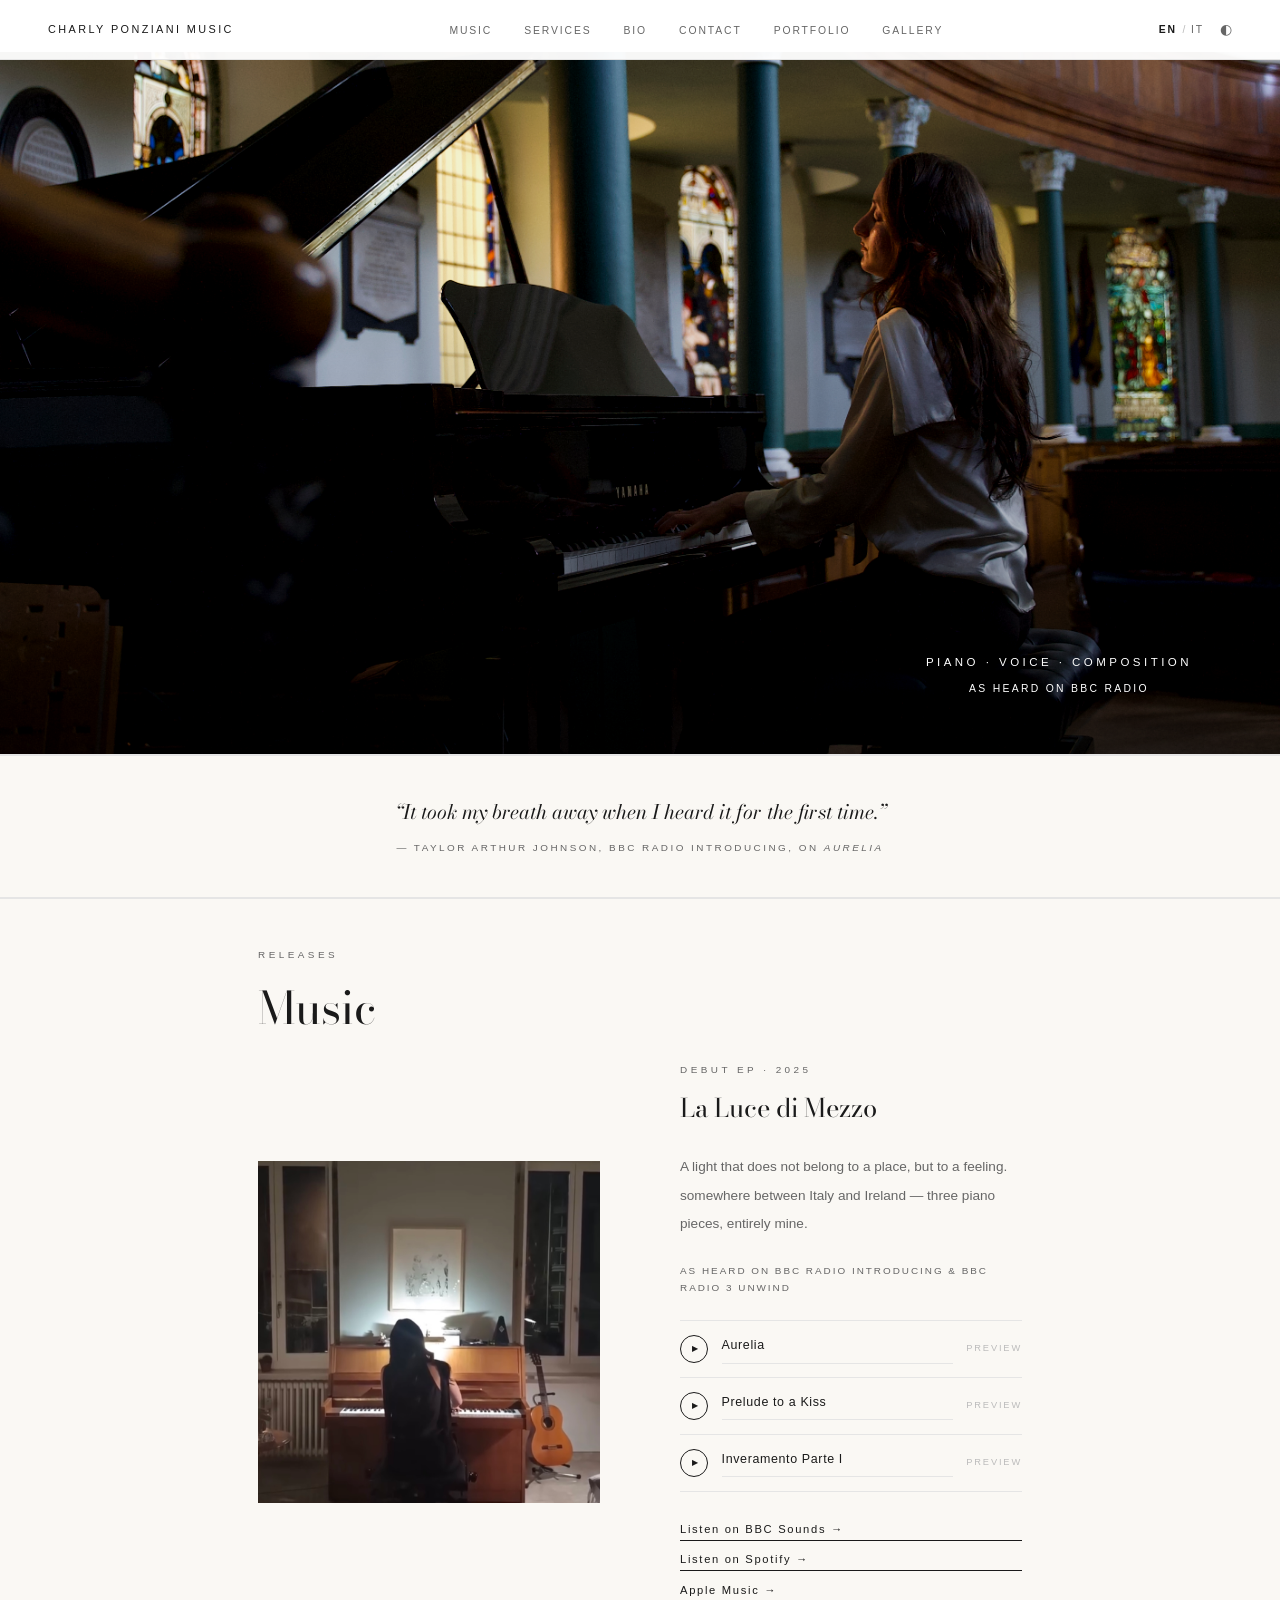
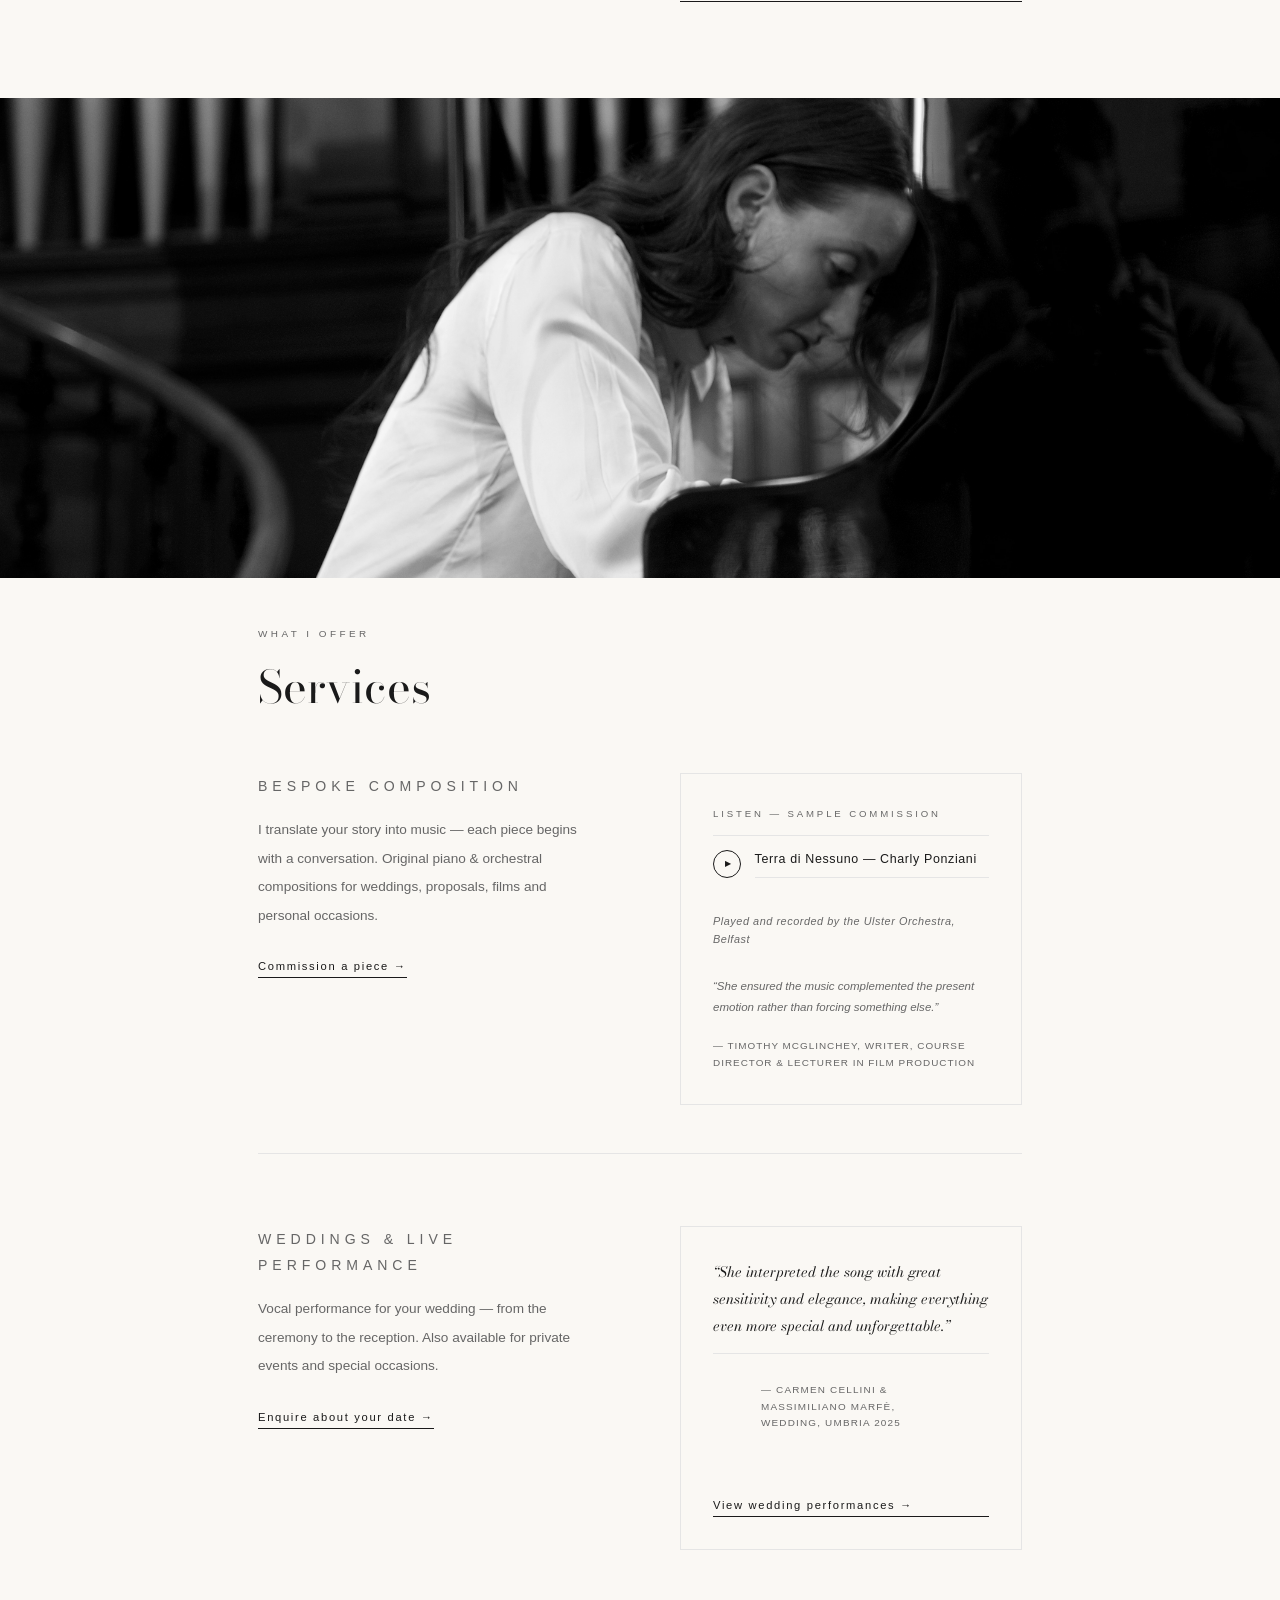
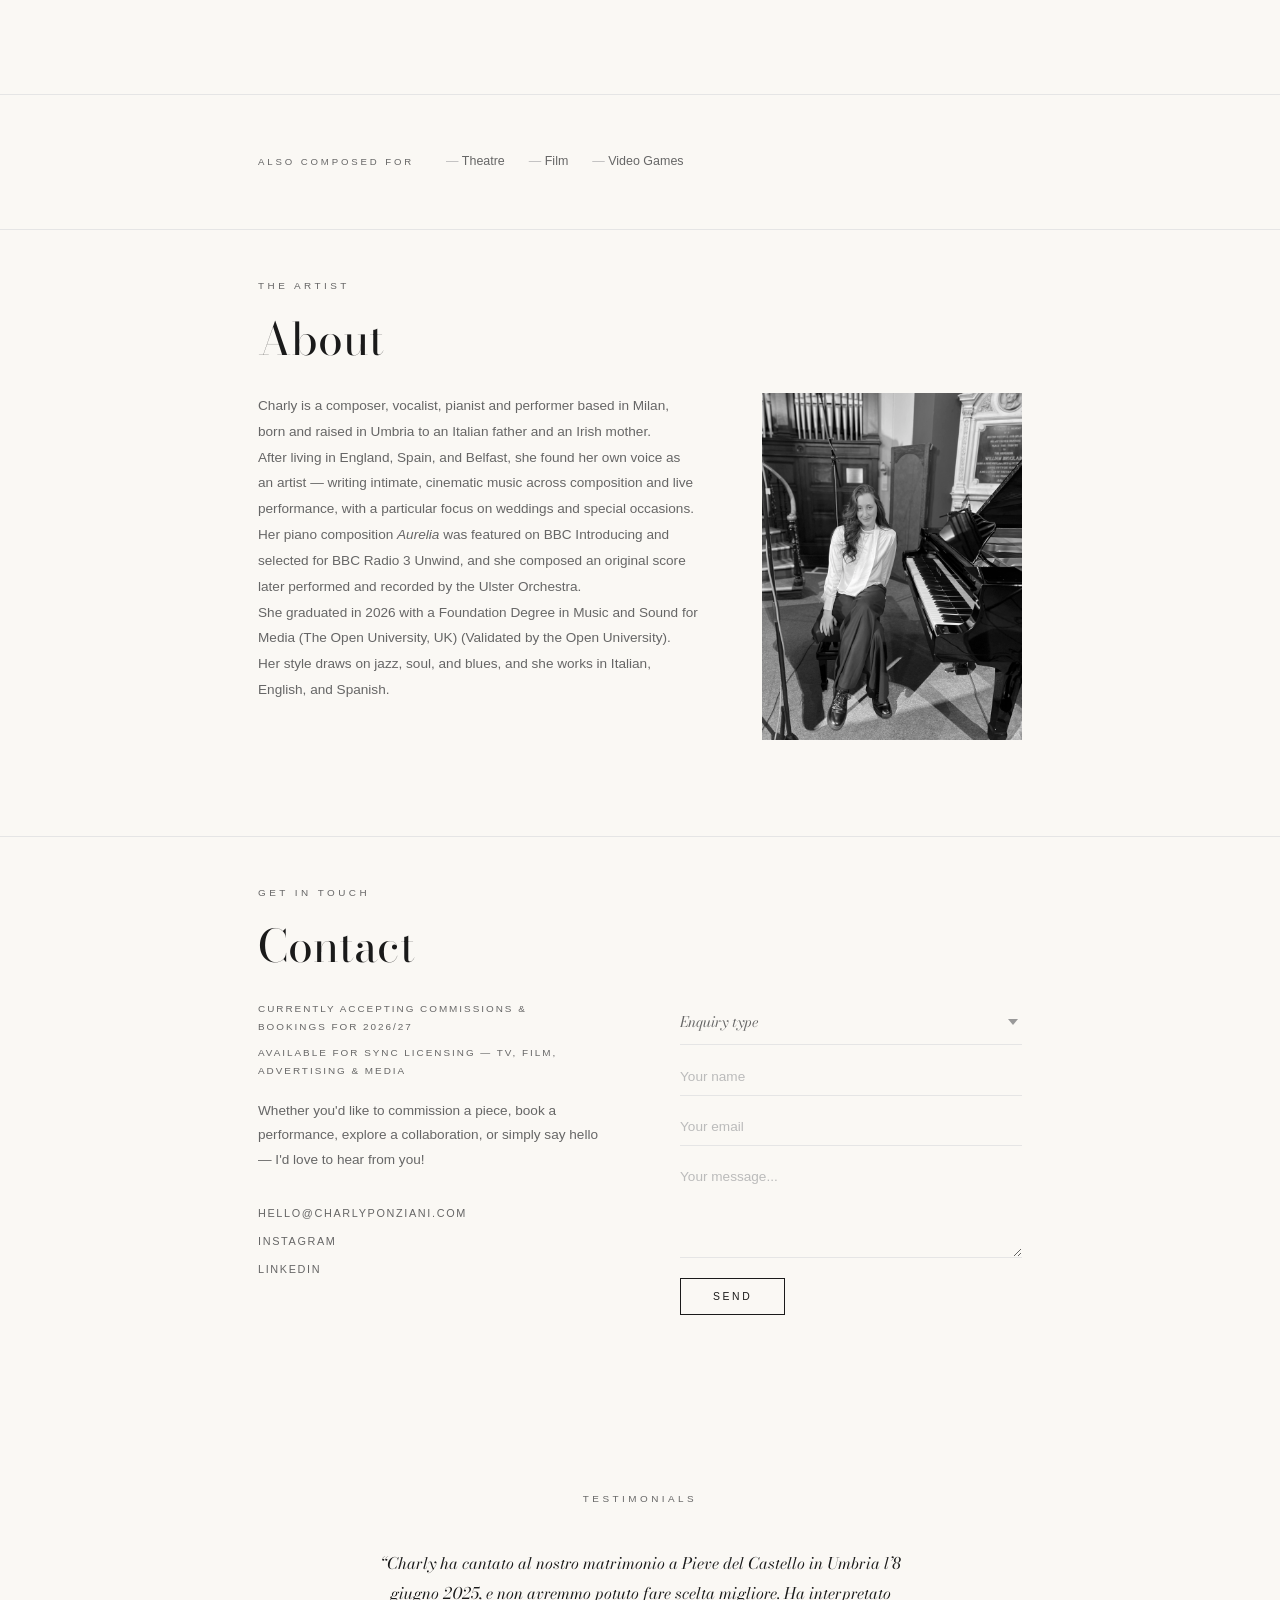
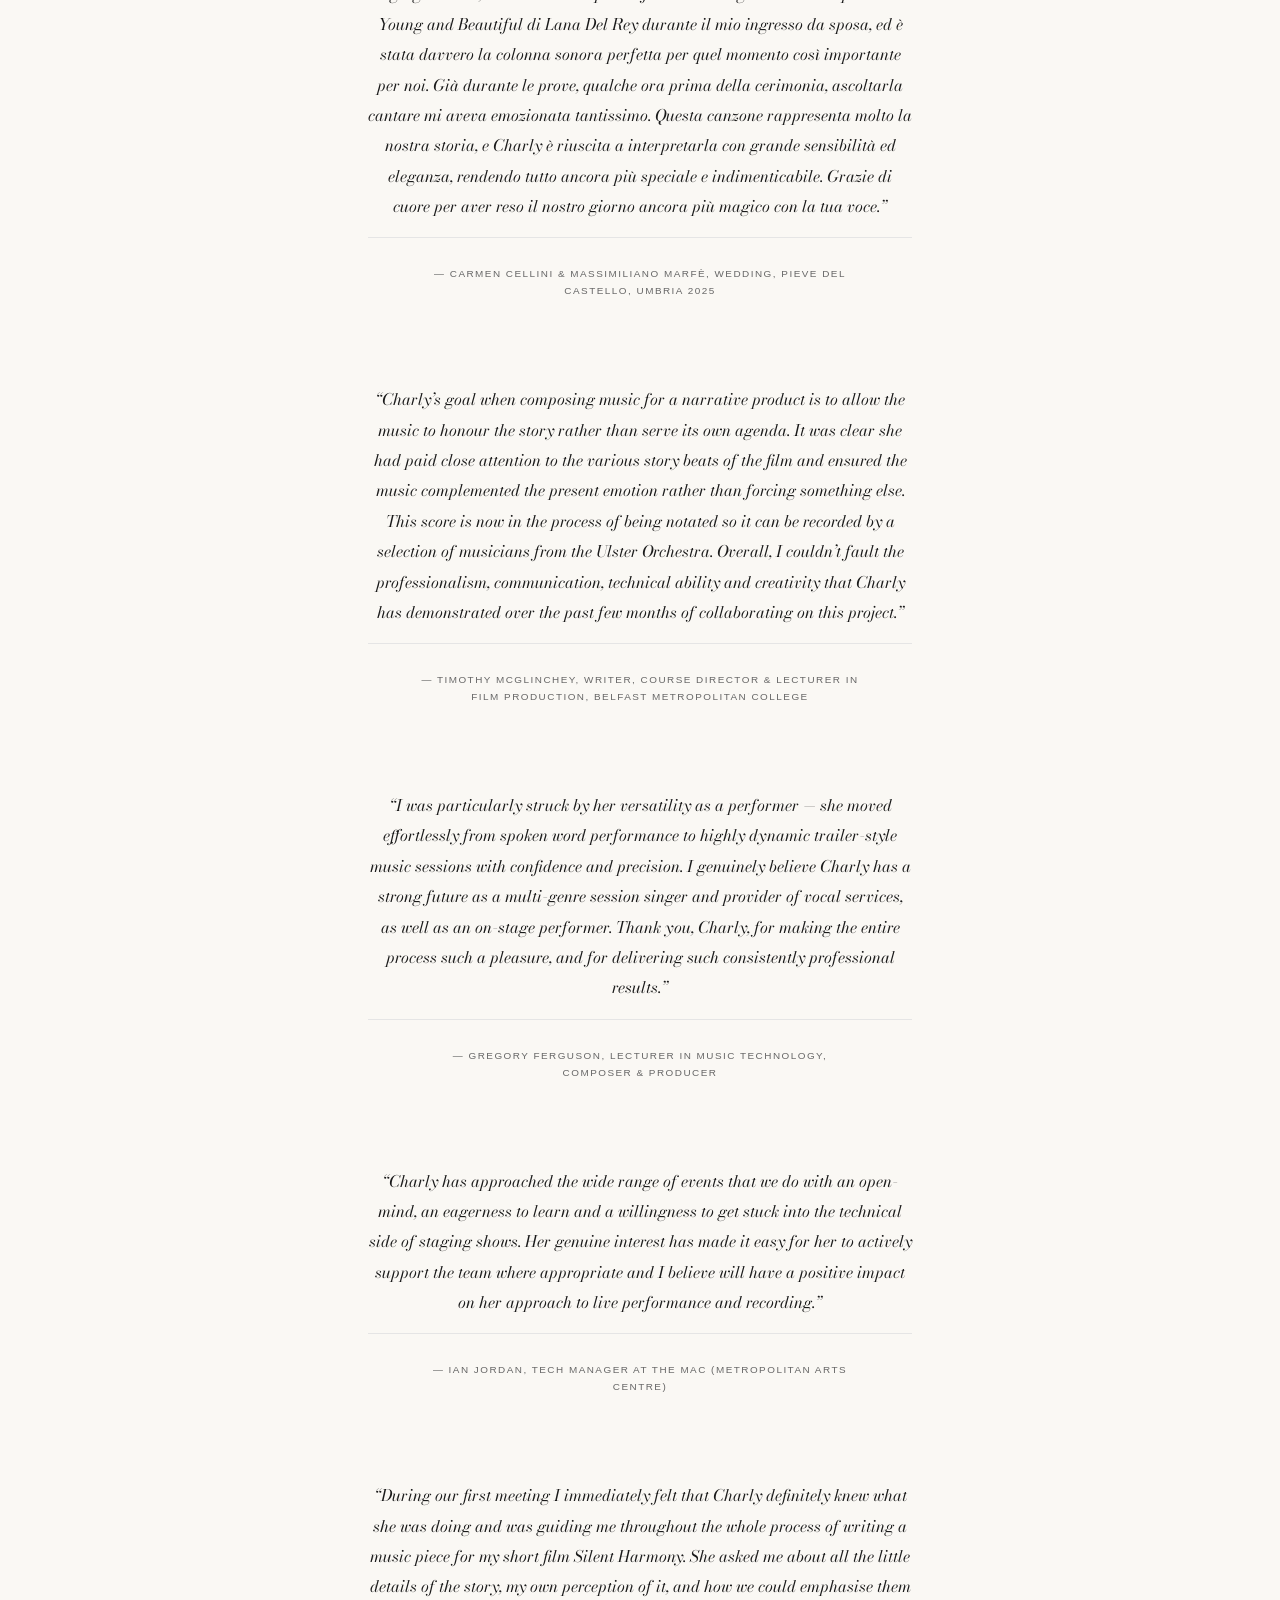
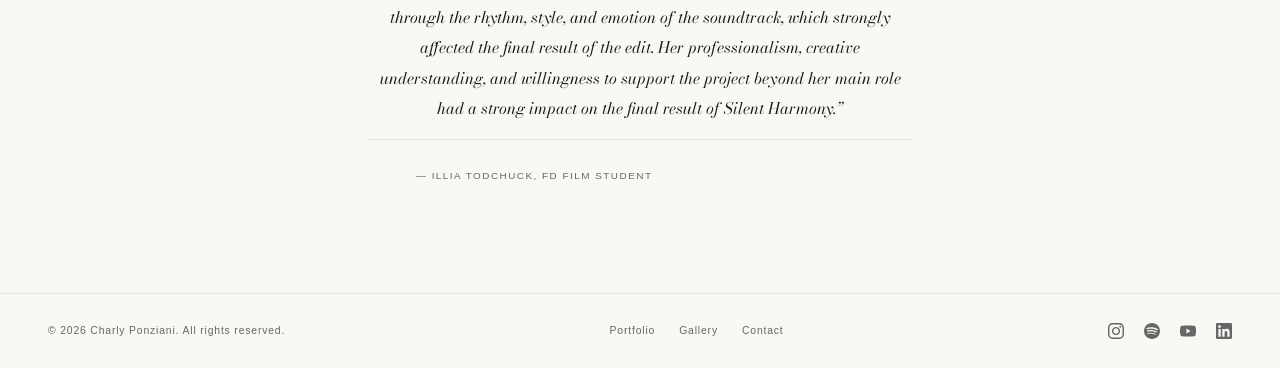
==== commit f52dc192: "Add Open University validation note to bio degree line" ====
--- a/index.html
+++ b/index.html
@@ -230,9 +230,9 @@
 
       <div class="bio-grid">
         <div class="bio-text">
-          <p data-html-en="Charly is a composer, vocalist, pianist and performer based in Milan, born and raised in Umbria to an Italian father and an Irish mother.<br>After living in England, Spain, and Belfast, she found her own voice as an artist — writing intimate, cinematic music across composition and live performance, with a particular focus on weddings and special occasions.<br>Her piano composition <em>Aurelia</em> was featured on BBC Introducing and selected for BBC Radio 3 Unwind, and she composed an original score later performed and recorded by the Ulster Orchestra.<br>She graduated in 2026 with a Foundation Degree in Music and Sound for Media (The Open University, UK).<br>Her style draws on jazz, soul, and blues, and she works in Italian, English, and Spanish."
-             data-html-it="Charly è compositrice, vocalist, pianista e performer, basata a Milano, nata e cresciuta in Umbria da padre italiano e madre irlandese.<br>Dopo aver vissuto in Inghilterra, Spagna e Belfast, ha trovato la propria voce come artista — scrivendo musica intima e cinematografica tra composizione ed esibizione dal vivo, con un focus particolare su matrimoni e occasioni speciali.<br>La sua composizione per pianoforte <em>Aurelia</em> è stata trasmessa su BBC Introducing e selezionata per BBC Radio 3 Unwind, e ha composto una colonna sonora poi eseguita e registrata dalla Ulster Orchestra.<br>Si è laureata nel 2026 con un Foundation Degree in Music and Sound for Media (The Open University, Regno Unito).<br>Il suo stile attinge a jazz, soul e blues, e lavora in italiano, inglese e spagnolo.">
-            Charly is a composer, vocalist, pianist and performer based in Milan, born and raised in Umbria to an Italian father and an Irish mother.<br>After living in England, Spain, and Belfast, she found her own voice as an artist — writing intimate, cinematic music across composition and live performance, with a particular focus on weddings and special occasions.<br>Her piano composition <em>Aurelia</em> was featured on BBC Introducing and selected for BBC Radio 3 Unwind, and she composed an original score later performed and recorded by the Ulster Orchestra.<br>She graduated in 2026 with a Foundation Degree in Music and Sound for Media (The Open University, UK).<br>Her style draws on jazz, soul, and blues, and she works in Italian, English, and Spanish.
+          <p data-html-en="Charly is a composer, vocalist, pianist and performer based in Milan, born and raised in Umbria to an Italian father and an Irish mother.<br>After living in England, Spain, and Belfast, she found her own voice as an artist — writing intimate, cinematic music across composition and live performance, with a particular focus on weddings and special occasions.<br>Her piano composition <em>Aurelia</em> was featured on BBC Introducing and selected for BBC Radio 3 Unwind, and she composed an original score later performed and recorded by the Ulster Orchestra.<br>She graduated in 2026 with a Foundation Degree in Music and Sound for Media (The Open University, UK) (Validated by the Open University).<br>Her style draws on jazz, soul, and blues, and she works in Italian, English, and Spanish."
+             data-html-it="Charly è compositrice, vocalist, pianista e performer, basata a Milano, nata e cresciuta in Umbria da padre italiano e madre irlandese.<br>Dopo aver vissuto in Inghilterra, Spagna e Belfast, ha trovato la propria voce come artista — scrivendo musica intima e cinematografica tra composizione ed esibizione dal vivo, con un focus particolare su matrimoni e occasioni speciali.<br>La sua composizione per pianoforte <em>Aurelia</em> è stata trasmessa su BBC Introducing e selezionata per BBC Radio 3 Unwind, e ha composto una colonna sonora poi eseguita e registrata dalla Ulster Orchestra.<br>Si è laureata nel 2026 con un Foundation Degree in Music and Sound for Media (The Open University, Regno Unito) (Convalidato dalla Open University).<br>Il suo stile attinge a jazz, soul e blues, e lavora in italiano, inglese e spagnolo.">
+            Charly is a composer, vocalist, pianist and performer based in Milan, born and raised in Umbria to an Italian father and an Irish mother.<br>After living in England, Spain, and Belfast, she found her own voice as an artist — writing intimate, cinematic music across composition and live performance, with a particular focus on weddings and special occasions.<br>Her piano composition <em>Aurelia</em> was featured on BBC Introducing and selected for BBC Radio 3 Unwind, and she composed an original score later performed and recorded by the Ulster Orchestra.<br>She graduated in 2026 with a Foundation Degree in Music and Sound for Media (The Open University, UK) (Validated by the Open University).<br>Her style draws on jazz, soul, and blues, and she works in Italian, English, and Spanish.
           </p>
         </div>
         <div class="bio-photo">
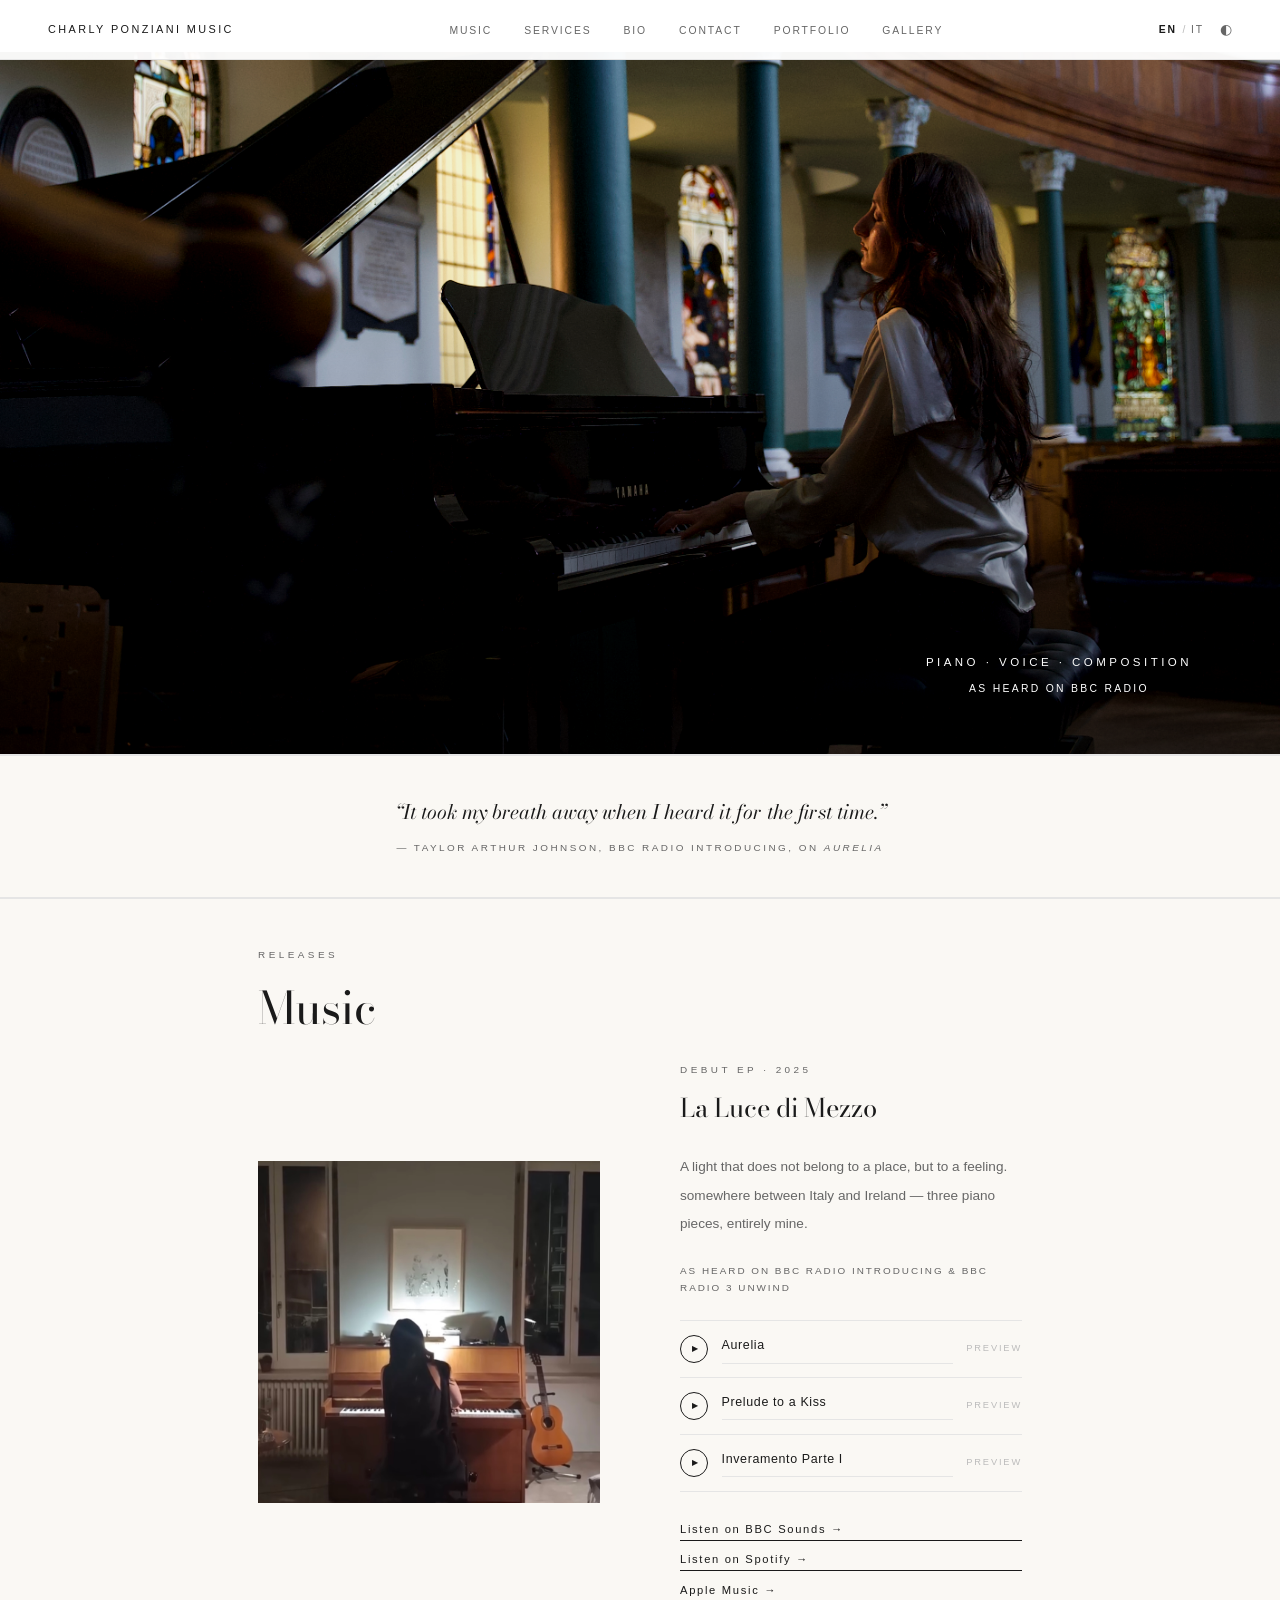
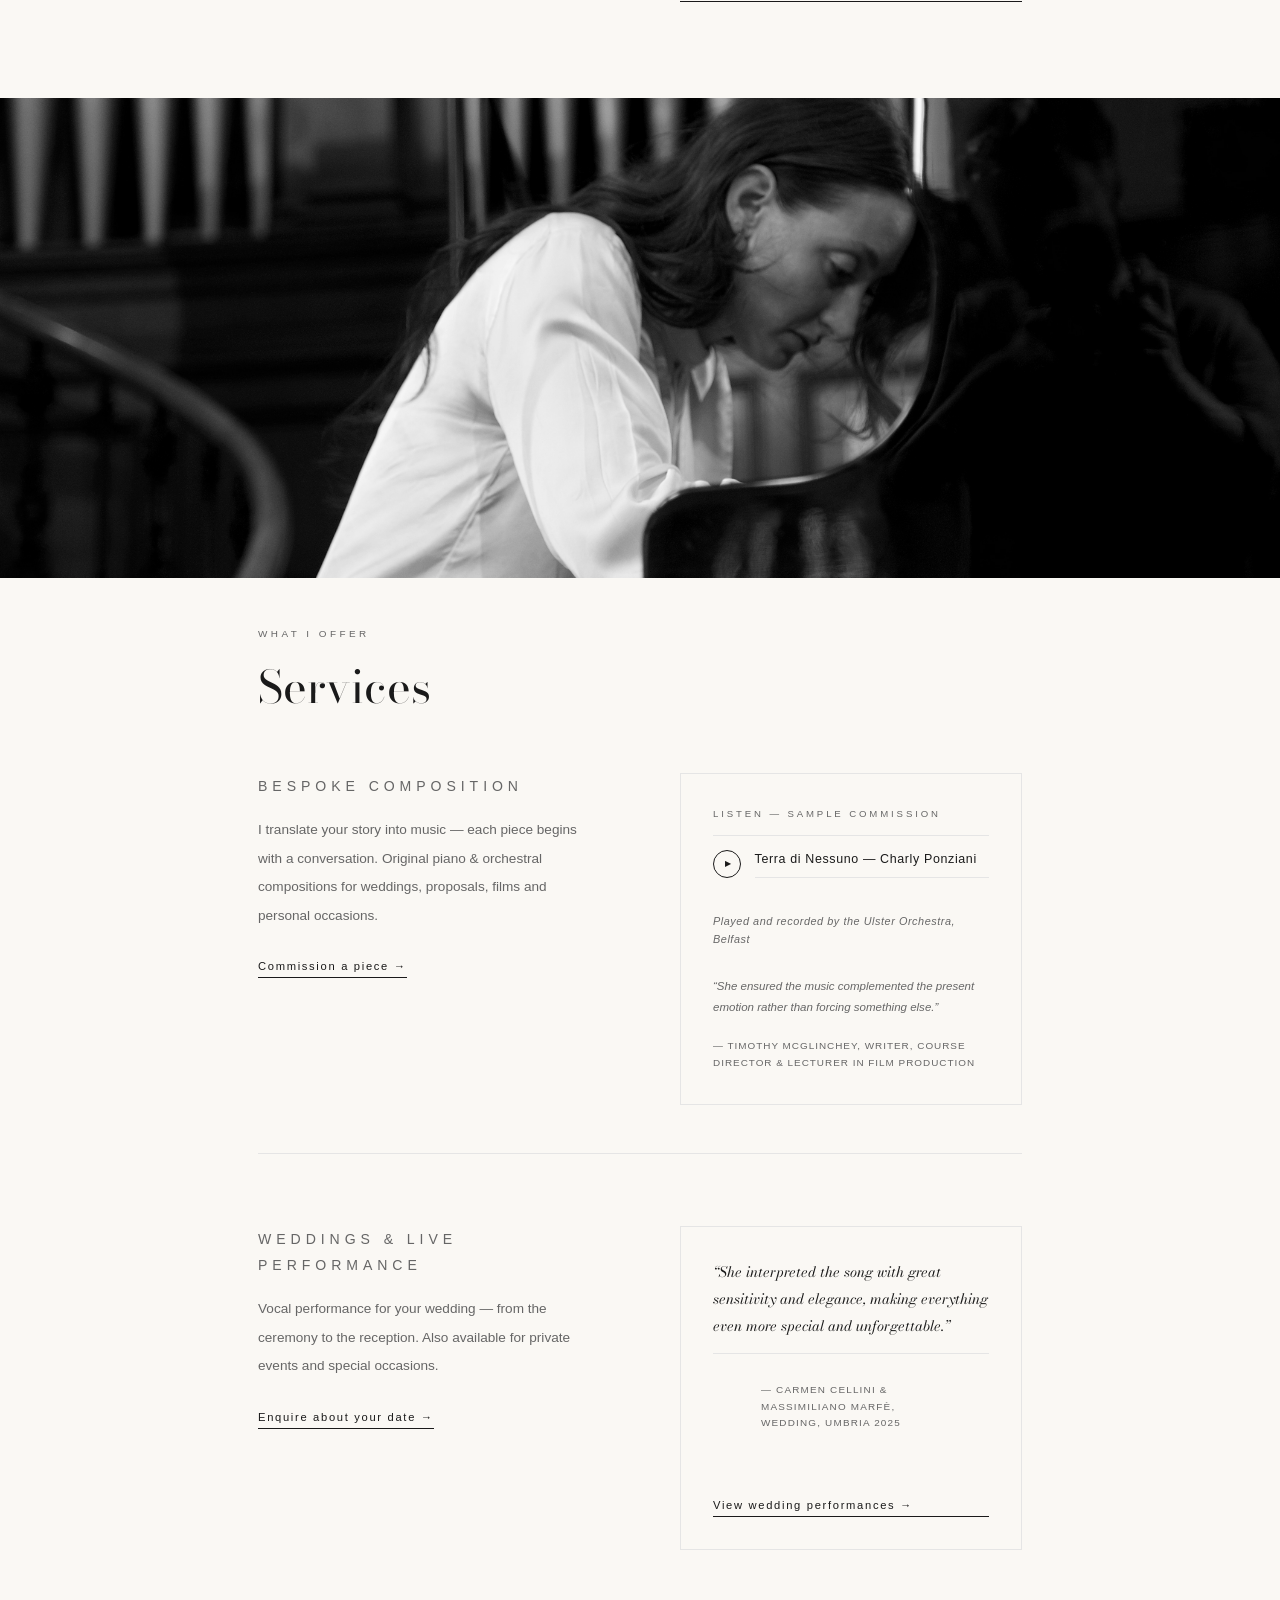
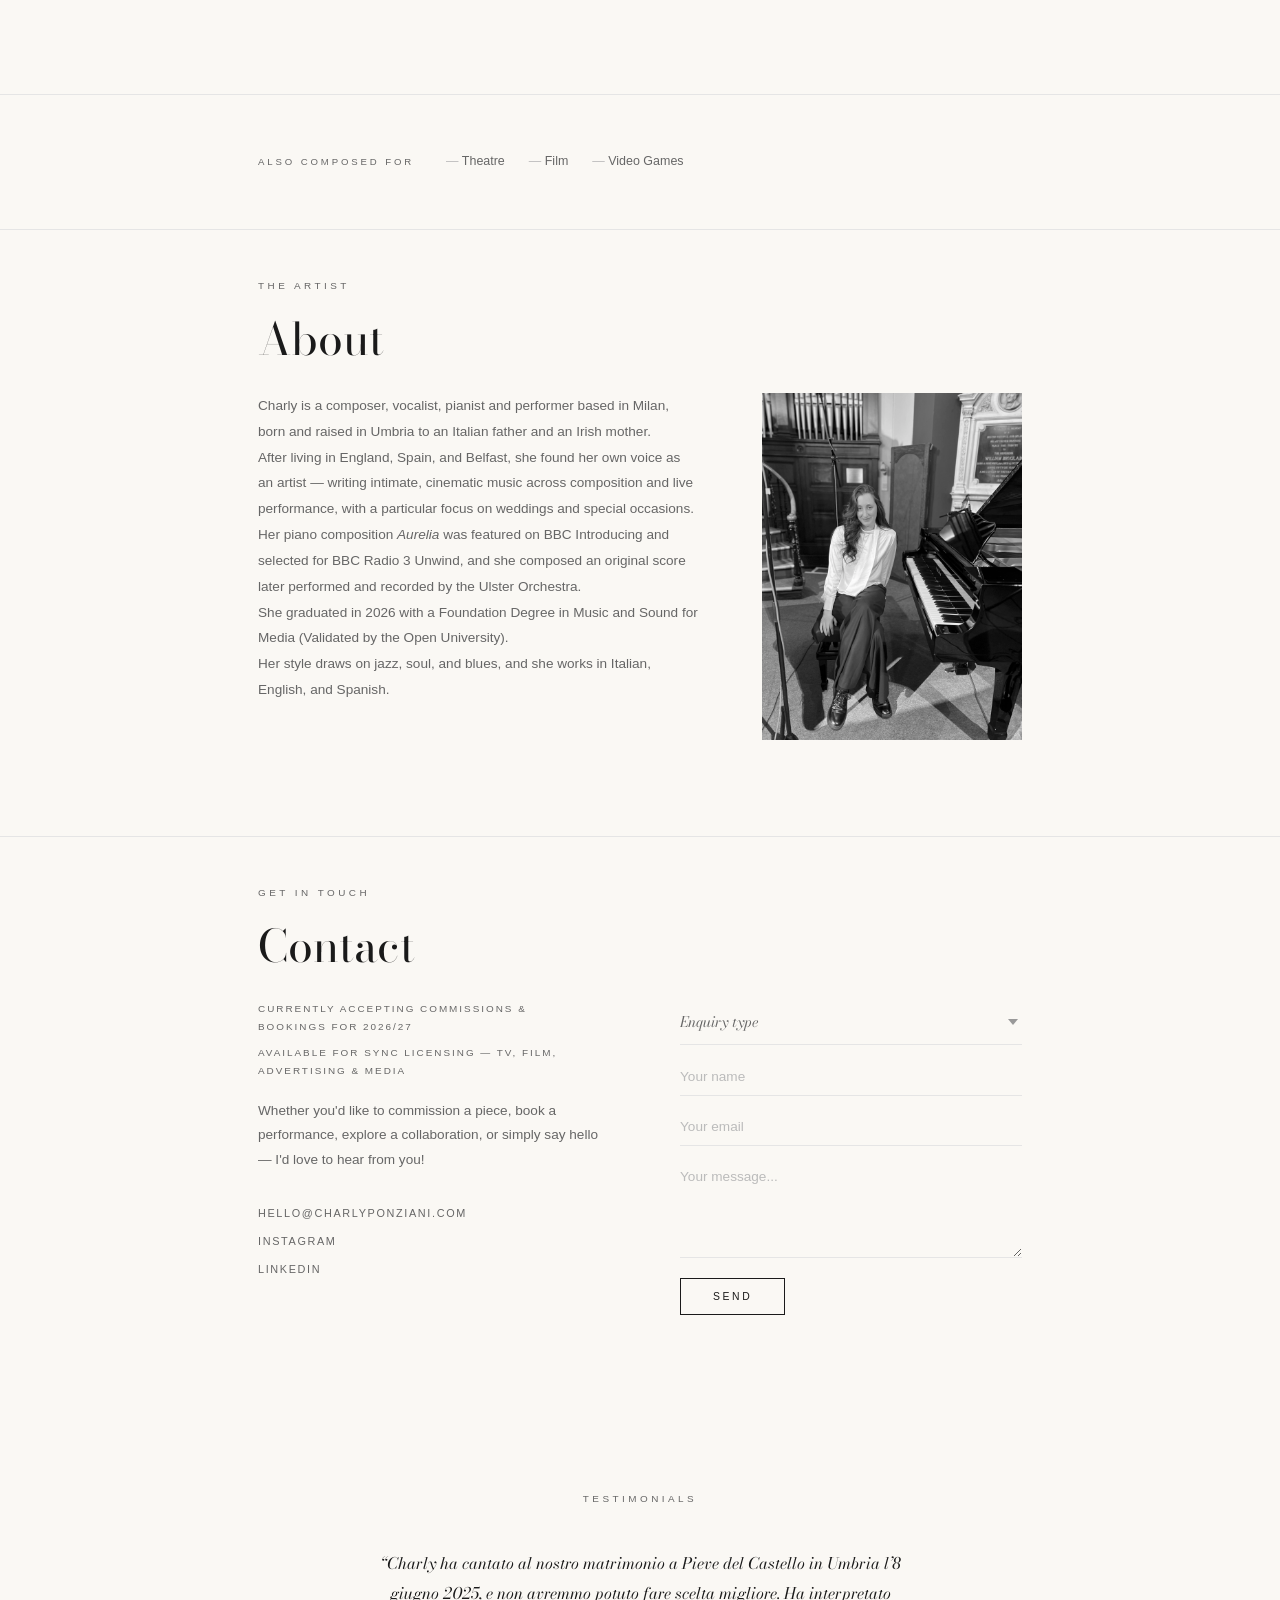
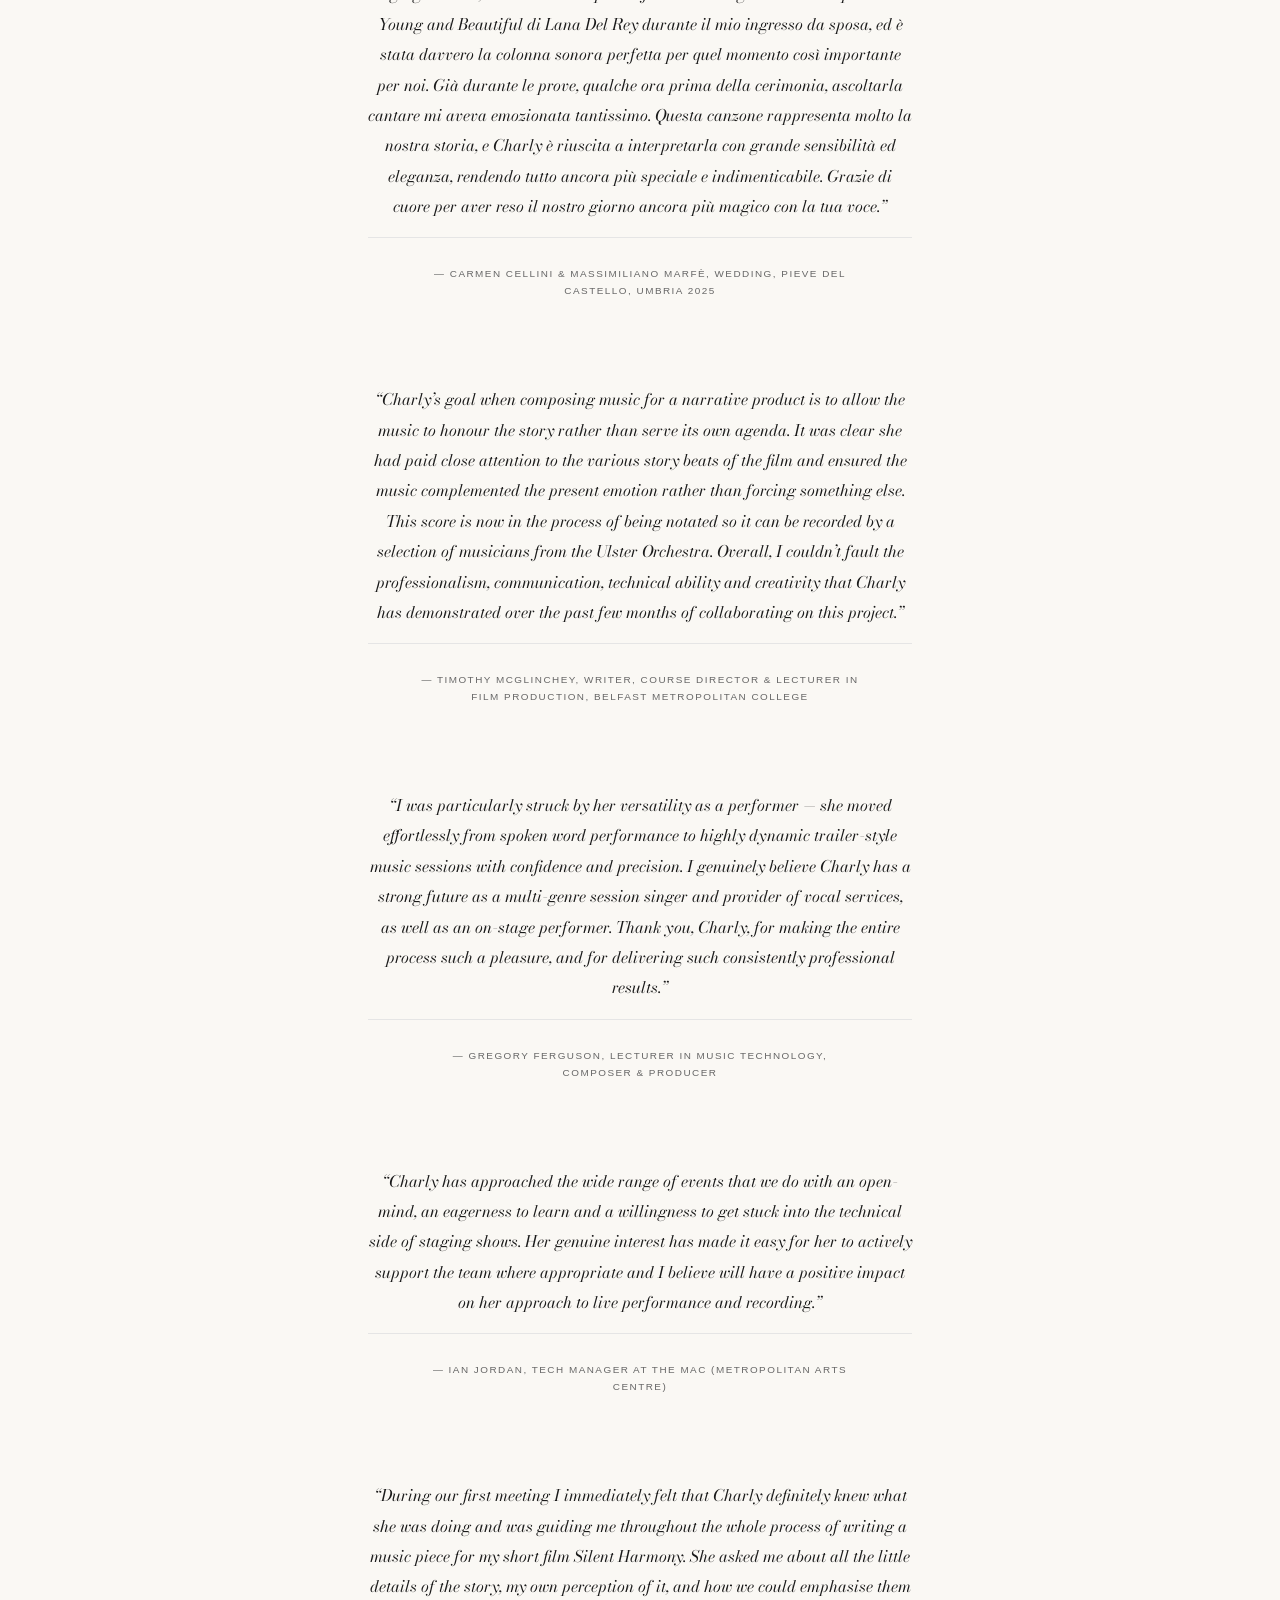
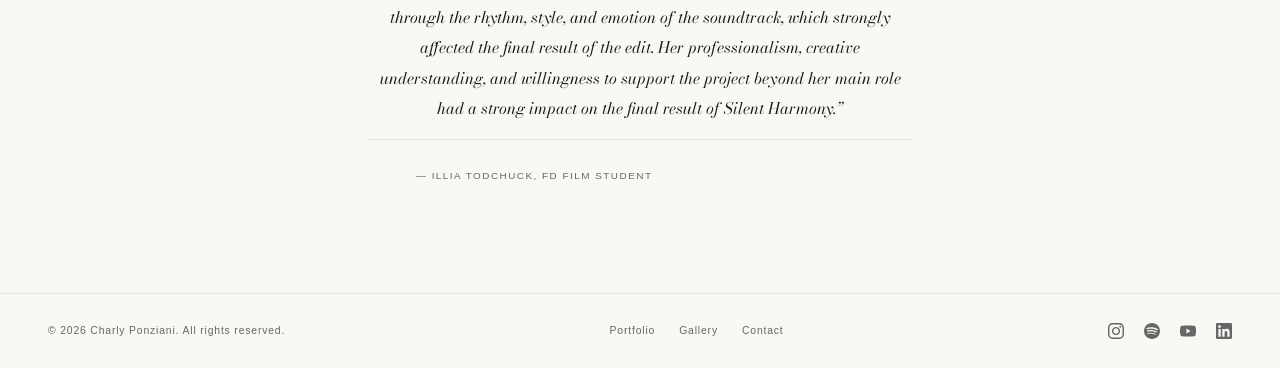
==== commit f4734b25: "Remove duplicate Open University mention in bio degree line" ====
--- a/index.html
+++ b/index.html
@@ -230,9 +230,9 @@
 
       <div class="bio-grid">
         <div class="bio-text">
-          <p data-html-en="Charly is a composer, vocalist, pianist and performer based in Milan, born and raised in Umbria to an Italian father and an Irish mother.<br>After living in England, Spain, and Belfast, she found her own voice as an artist — writing intimate, cinematic music across composition and live performance, with a particular focus on weddings and special occasions.<br>Her piano composition <em>Aurelia</em> was featured on BBC Introducing and selected for BBC Radio 3 Unwind, and she composed an original score later performed and recorded by the Ulster Orchestra.<br>She graduated in 2026 with a Foundation Degree in Music and Sound for Media (The Open University, UK) (Validated by the Open University).<br>Her style draws on jazz, soul, and blues, and she works in Italian, English, and Spanish."
-             data-html-it="Charly è compositrice, vocalist, pianista e performer, basata a Milano, nata e cresciuta in Umbria da padre italiano e madre irlandese.<br>Dopo aver vissuto in Inghilterra, Spagna e Belfast, ha trovato la propria voce come artista — scrivendo musica intima e cinematografica tra composizione ed esibizione dal vivo, con un focus particolare su matrimoni e occasioni speciali.<br>La sua composizione per pianoforte <em>Aurelia</em> è stata trasmessa su BBC Introducing e selezionata per BBC Radio 3 Unwind, e ha composto una colonna sonora poi eseguita e registrata dalla Ulster Orchestra.<br>Si è laureata nel 2026 con un Foundation Degree in Music and Sound for Media (The Open University, Regno Unito) (Convalidato dalla Open University).<br>Il suo stile attinge a jazz, soul e blues, e lavora in italiano, inglese e spagnolo.">
-            Charly is a composer, vocalist, pianist and performer based in Milan, born and raised in Umbria to an Italian father and an Irish mother.<br>After living in England, Spain, and Belfast, she found her own voice as an artist — writing intimate, cinematic music across composition and live performance, with a particular focus on weddings and special occasions.<br>Her piano composition <em>Aurelia</em> was featured on BBC Introducing and selected for BBC Radio 3 Unwind, and she composed an original score later performed and recorded by the Ulster Orchestra.<br>She graduated in 2026 with a Foundation Degree in Music and Sound for Media (The Open University, UK) (Validated by the Open University).<br>Her style draws on jazz, soul, and blues, and she works in Italian, English, and Spanish.
+          <p data-html-en="Charly is a composer, vocalist, pianist and performer based in Milan, born and raised in Umbria to an Italian father and an Irish mother.<br>After living in England, Spain, and Belfast, she found her own voice as an artist — writing intimate, cinematic music across composition and live performance, with a particular focus on weddings and special occasions.<br>Her piano composition <em>Aurelia</em> was featured on BBC Introducing and selected for BBC Radio 3 Unwind, and she composed an original score later performed and recorded by the Ulster Orchestra.<br>She graduated in 2026 with a Foundation Degree in Music and Sound for Media (Validated by the Open University).<br>Her style draws on jazz, soul, and blues, and she works in Italian, English, and Spanish."
+             data-html-it="Charly è compositrice, vocalist, pianista e performer, basata a Milano, nata e cresciuta in Umbria da padre italiano e madre irlandese.<br>Dopo aver vissuto in Inghilterra, Spagna e Belfast, ha trovato la propria voce come artista — scrivendo musica intima e cinematografica tra composizione ed esibizione dal vivo, con un focus particolare su matrimoni e occasioni speciali.<br>La sua composizione per pianoforte <em>Aurelia</em> è stata trasmessa su BBC Introducing e selezionata per BBC Radio 3 Unwind, e ha composto una colonna sonora poi eseguita e registrata dalla Ulster Orchestra.<br>Si è laureata nel 2026 con un Foundation Degree in Music and Sound for Media (Convalidato dalla Open University).<br>Il suo stile attinge a jazz, soul e blues, e lavora in italiano, inglese e spagnolo.">
+            Charly is a composer, vocalist, pianist and performer based in Milan, born and raised in Umbria to an Italian father and an Irish mother.<br>After living in England, Spain, and Belfast, she found her own voice as an artist — writing intimate, cinematic music across composition and live performance, with a particular focus on weddings and special occasions.<br>Her piano composition <em>Aurelia</em> was featured on BBC Introducing and selected for BBC Radio 3 Unwind, and she composed an original score later performed and recorded by the Ulster Orchestra.<br>She graduated in 2026 with a Foundation Degree in Music and Sound for Media (Validated by the Open University).<br>Her style draws on jazz, soul, and blues, and she works in Italian, English, and Spanish.
           </p>
         </div>
         <div class="bio-photo">
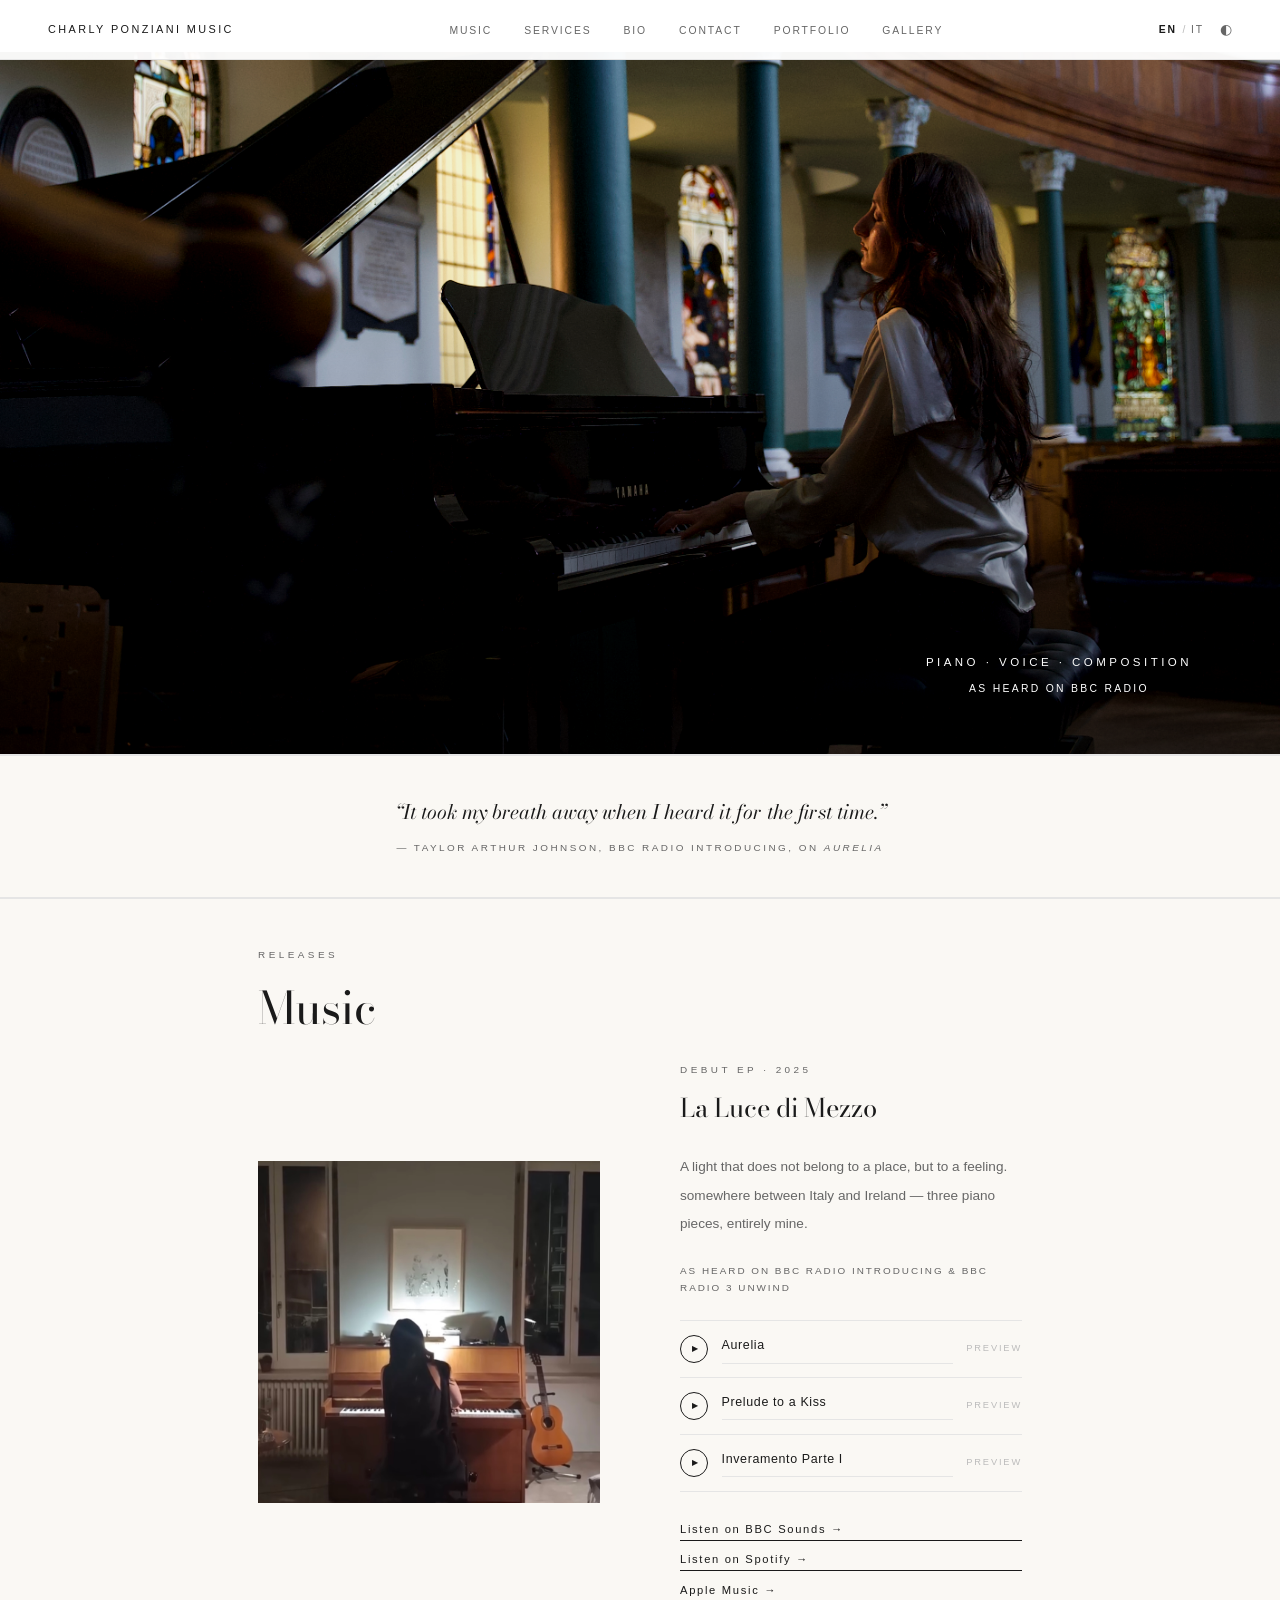
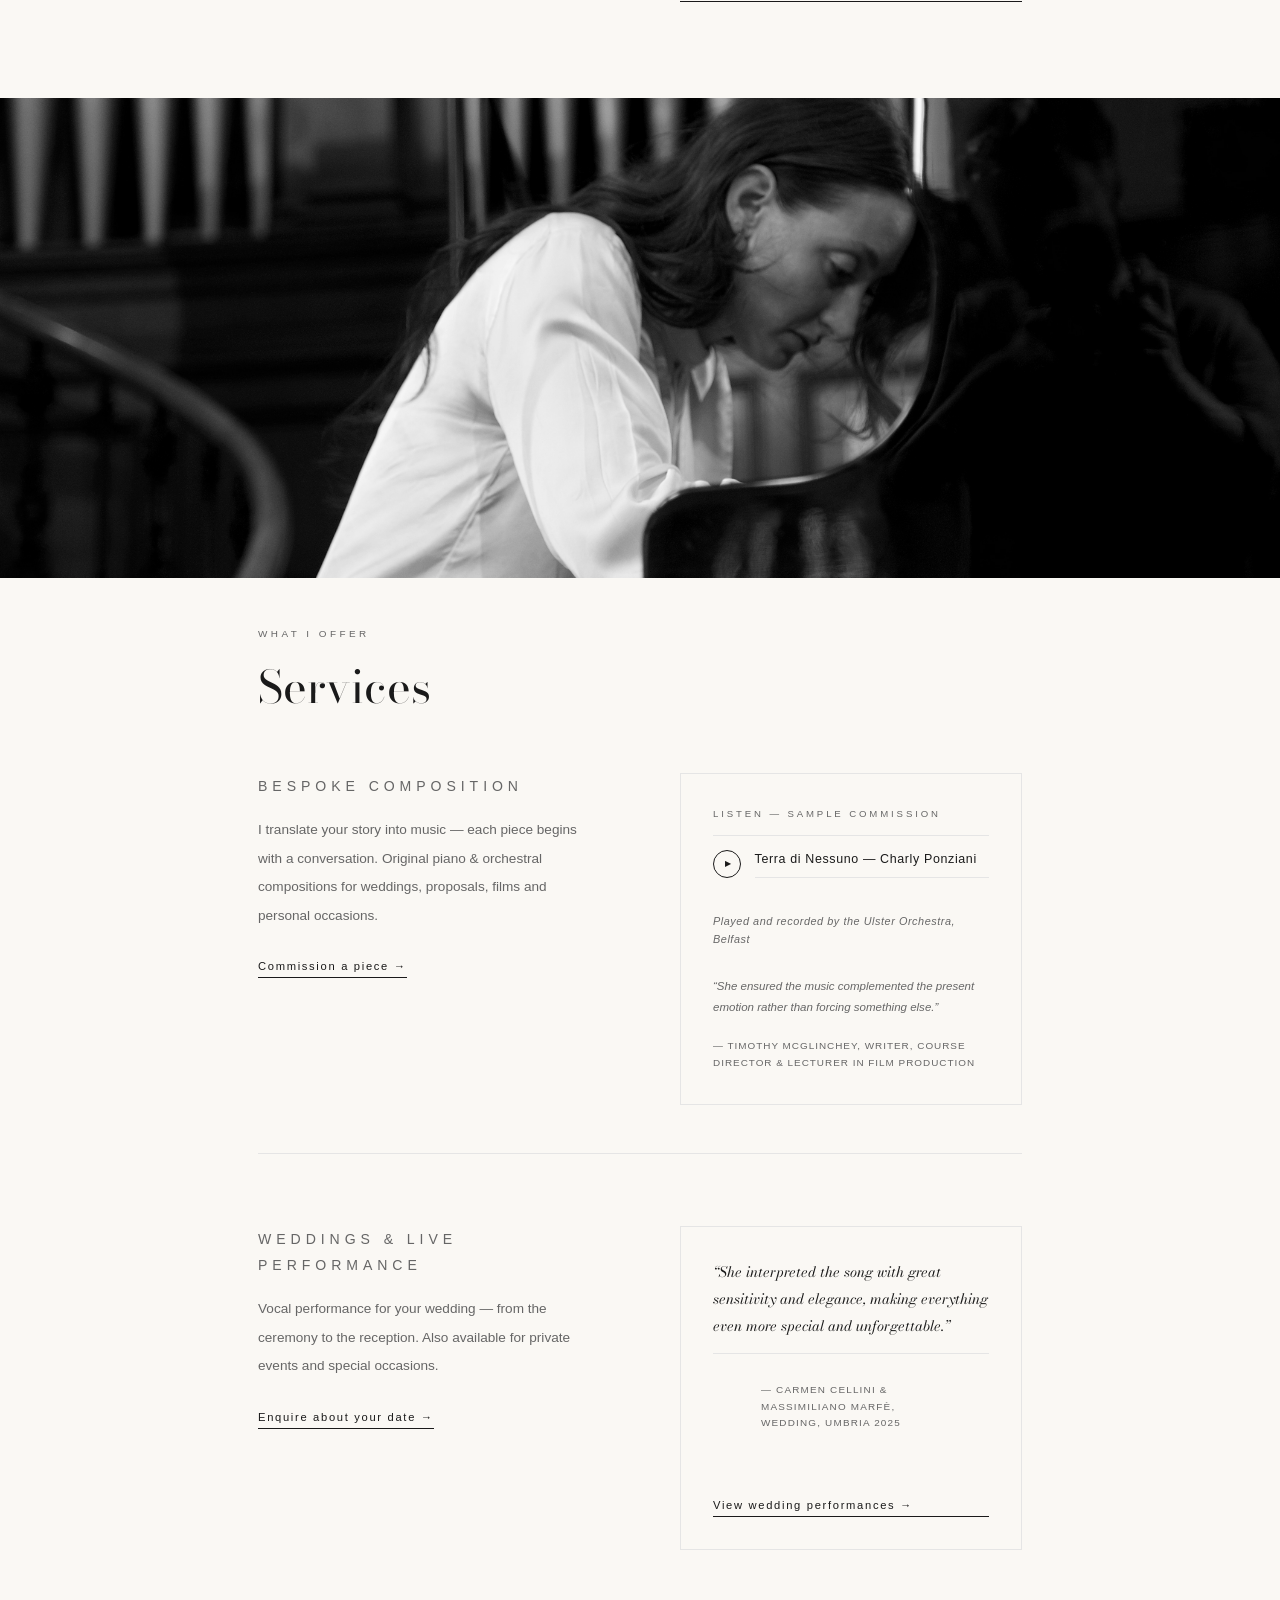
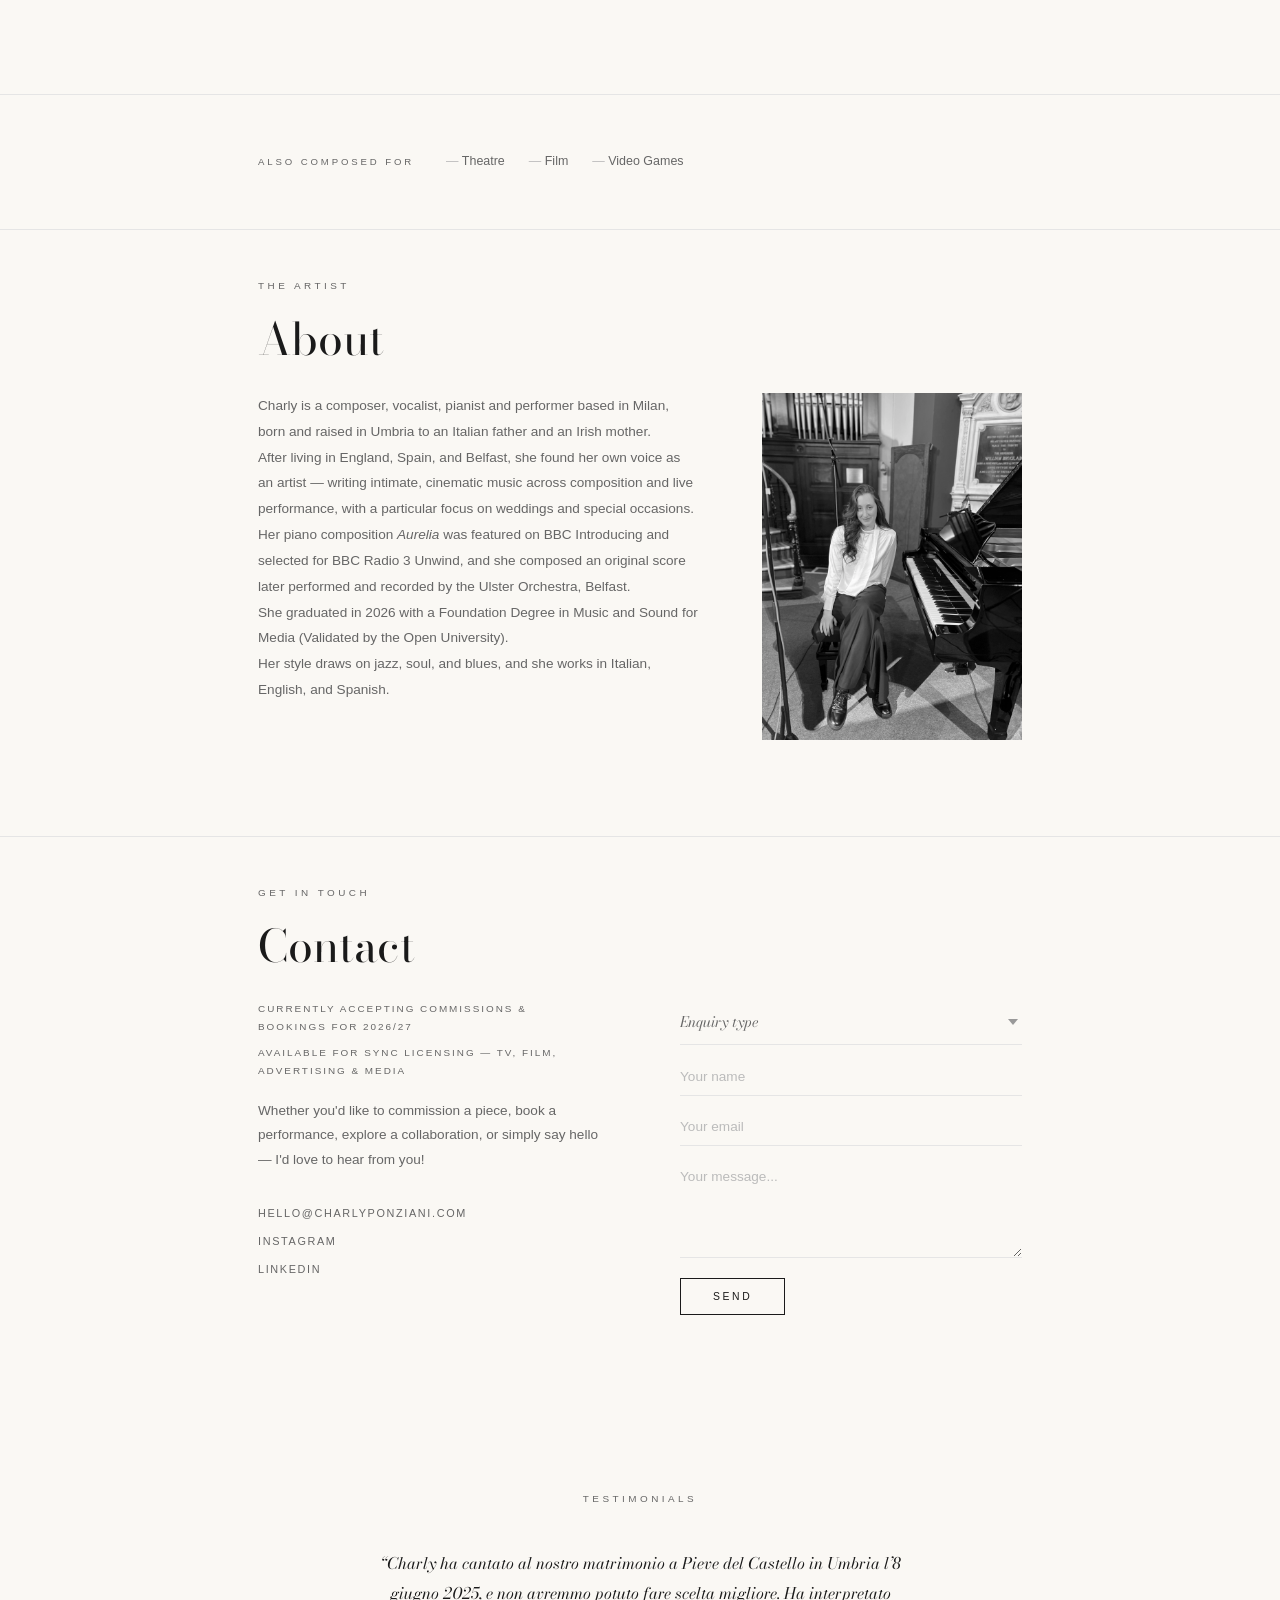
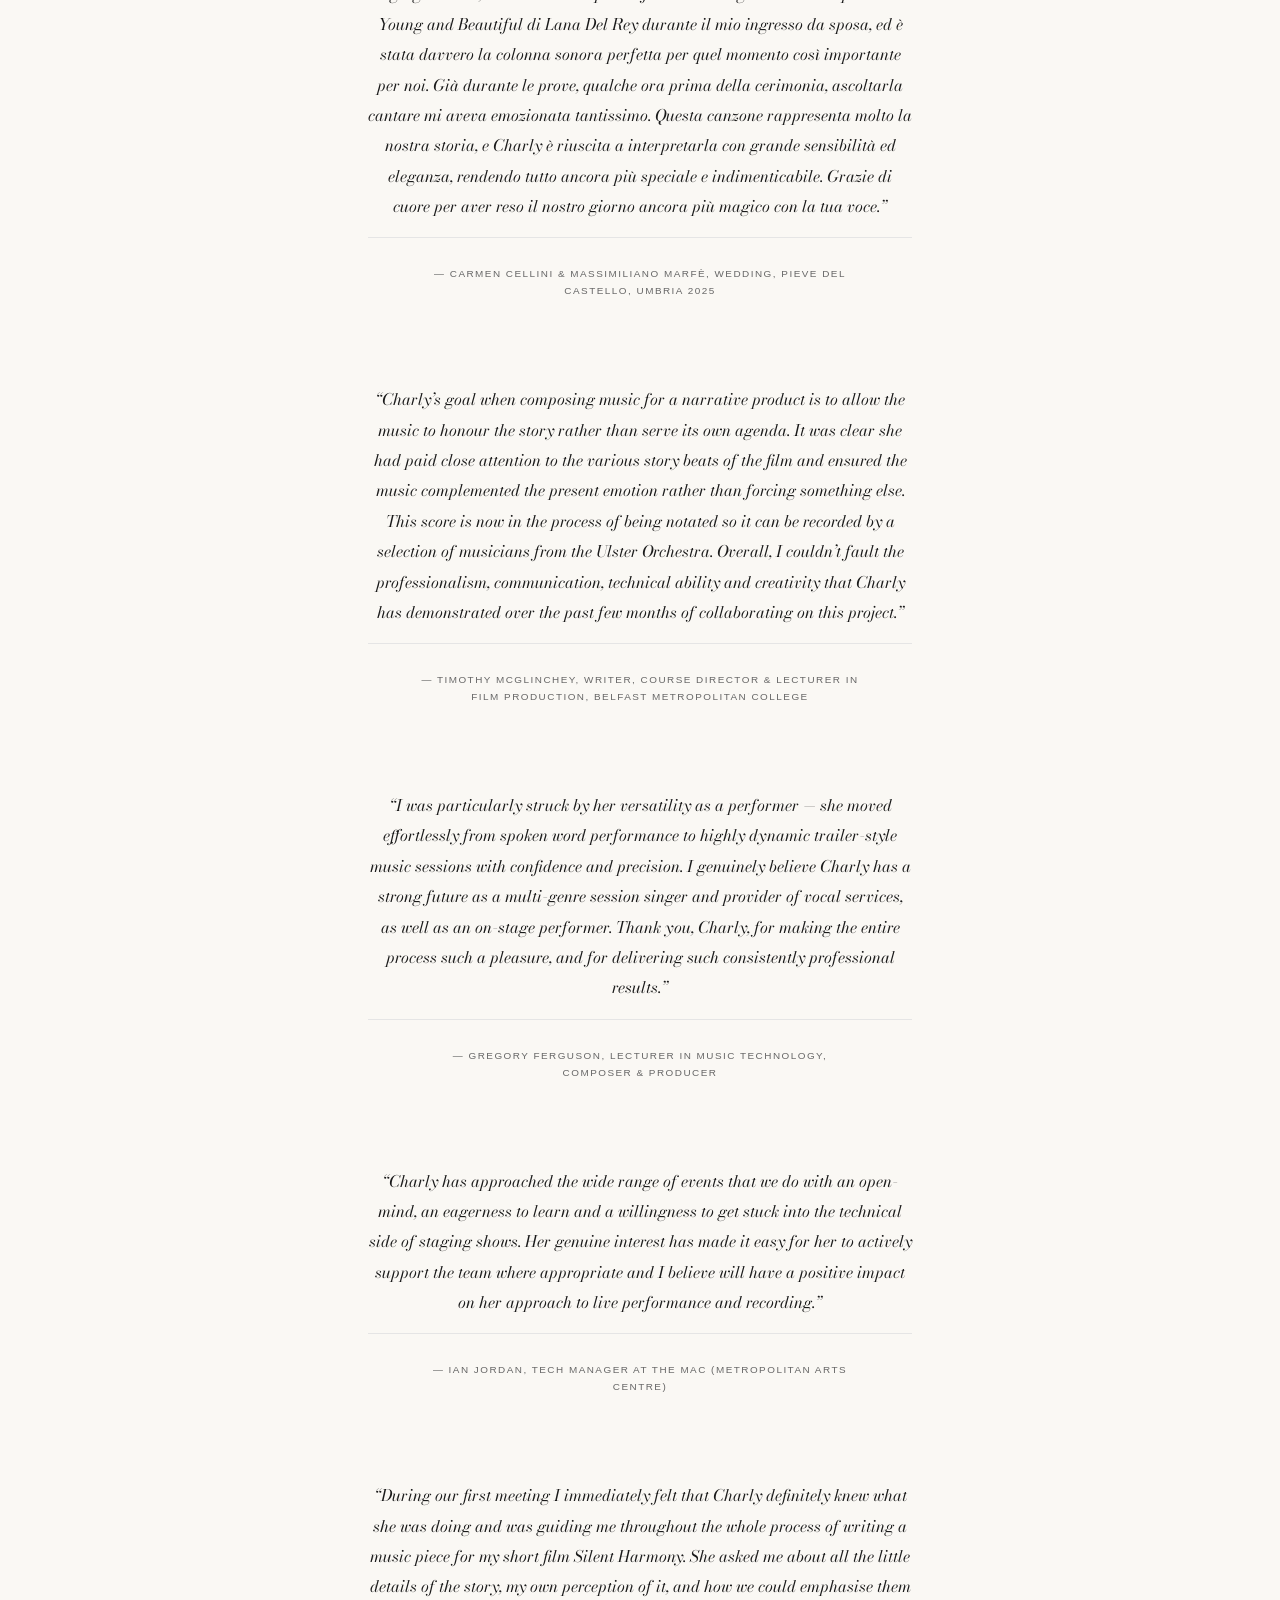
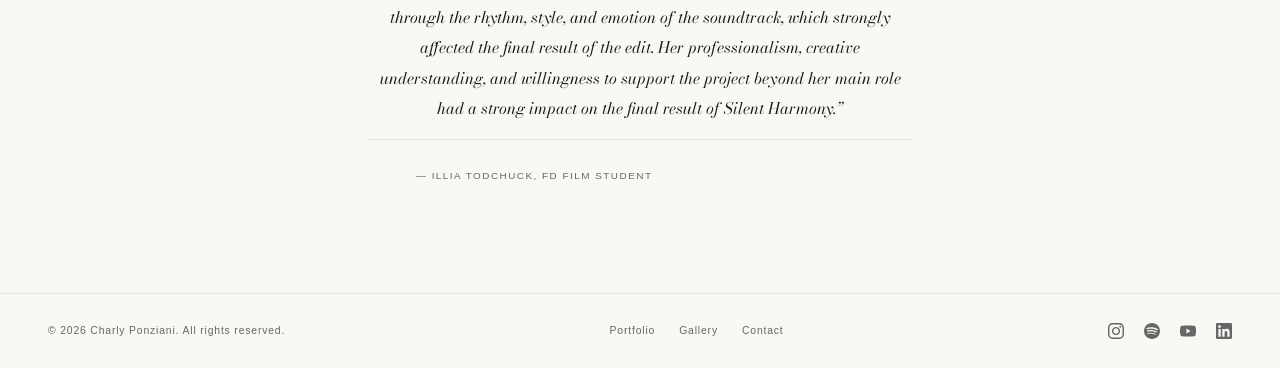
==== commit 3035f674: "Add Belfast to Ulster Orchestra mention in bio" ====
--- a/index.html
+++ b/index.html
@@ -230,9 +230,9 @@
 
       <div class="bio-grid">
         <div class="bio-text">
-          <p data-html-en="Charly is a composer, vocalist, pianist and performer based in Milan, born and raised in Umbria to an Italian father and an Irish mother.<br>After living in England, Spain, and Belfast, she found her own voice as an artist — writing intimate, cinematic music across composition and live performance, with a particular focus on weddings and special occasions.<br>Her piano composition <em>Aurelia</em> was featured on BBC Introducing and selected for BBC Radio 3 Unwind, and she composed an original score later performed and recorded by the Ulster Orchestra.<br>She graduated in 2026 with a Foundation Degree in Music and Sound for Media (Validated by the Open University).<br>Her style draws on jazz, soul, and blues, and she works in Italian, English, and Spanish."
-             data-html-it="Charly è compositrice, vocalist, pianista e performer, basata a Milano, nata e cresciuta in Umbria da padre italiano e madre irlandese.<br>Dopo aver vissuto in Inghilterra, Spagna e Belfast, ha trovato la propria voce come artista — scrivendo musica intima e cinematografica tra composizione ed esibizione dal vivo, con un focus particolare su matrimoni e occasioni speciali.<br>La sua composizione per pianoforte <em>Aurelia</em> è stata trasmessa su BBC Introducing e selezionata per BBC Radio 3 Unwind, e ha composto una colonna sonora poi eseguita e registrata dalla Ulster Orchestra.<br>Si è laureata nel 2026 con un Foundation Degree in Music and Sound for Media (Convalidato dalla Open University).<br>Il suo stile attinge a jazz, soul e blues, e lavora in italiano, inglese e spagnolo.">
-            Charly is a composer, vocalist, pianist and performer based in Milan, born and raised in Umbria to an Italian father and an Irish mother.<br>After living in England, Spain, and Belfast, she found her own voice as an artist — writing intimate, cinematic music across composition and live performance, with a particular focus on weddings and special occasions.<br>Her piano composition <em>Aurelia</em> was featured on BBC Introducing and selected for BBC Radio 3 Unwind, and she composed an original score later performed and recorded by the Ulster Orchestra.<br>She graduated in 2026 with a Foundation Degree in Music and Sound for Media (Validated by the Open University).<br>Her style draws on jazz, soul, and blues, and she works in Italian, English, and Spanish.
+          <p data-html-en="Charly is a composer, vocalist, pianist and performer based in Milan, born and raised in Umbria to an Italian father and an Irish mother.<br>After living in England, Spain, and Belfast, she found her own voice as an artist — writing intimate, cinematic music across composition and live performance, with a particular focus on weddings and special occasions.<br>Her piano composition <em>Aurelia</em> was featured on BBC Introducing and selected for BBC Radio 3 Unwind, and she composed an original score later performed and recorded by the Ulster Orchestra, Belfast.<br>She graduated in 2026 with a Foundation Degree in Music and Sound for Media (Validated by the Open University).<br>Her style draws on jazz, soul, and blues, and she works in Italian, English, and Spanish."
+             data-html-it="Charly è compositrice, vocalist, pianista e performer, basata a Milano, nata e cresciuta in Umbria da padre italiano e madre irlandese.<br>Dopo aver vissuto in Inghilterra, Spagna e Belfast, ha trovato la propria voce come artista — scrivendo musica intima e cinematografica tra composizione ed esibizione dal vivo, con un focus particolare su matrimoni e occasioni speciali.<br>La sua composizione per pianoforte <em>Aurelia</em> è stata trasmessa su BBC Introducing e selezionata per BBC Radio 3 Unwind, e ha composto una colonna sonora poi eseguita e registrata dalla Ulster Orchestra, Belfast.<br>Si è laureata nel 2026 con un Foundation Degree in Music and Sound for Media (Convalidato dalla Open University).<br>Il suo stile attinge a jazz, soul e blues, e lavora in italiano, inglese e spagnolo.">
+            Charly is a composer, vocalist, pianist and performer based in Milan, born and raised in Umbria to an Italian father and an Irish mother.<br>After living in England, Spain, and Belfast, she found her own voice as an artist — writing intimate, cinematic music across composition and live performance, with a particular focus on weddings and special occasions.<br>Her piano composition <em>Aurelia</em> was featured on BBC Introducing and selected for BBC Radio 3 Unwind, and she composed an original score later performed and recorded by the Ulster Orchestra, Belfast.<br>She graduated in 2026 with a Foundation Degree in Music and Sound for Media (Validated by the Open University).<br>Her style draws on jazz, soul, and blues, and she works in Italian, English, and Spanish.
           </p>
         </div>
         <div class="bio-photo">
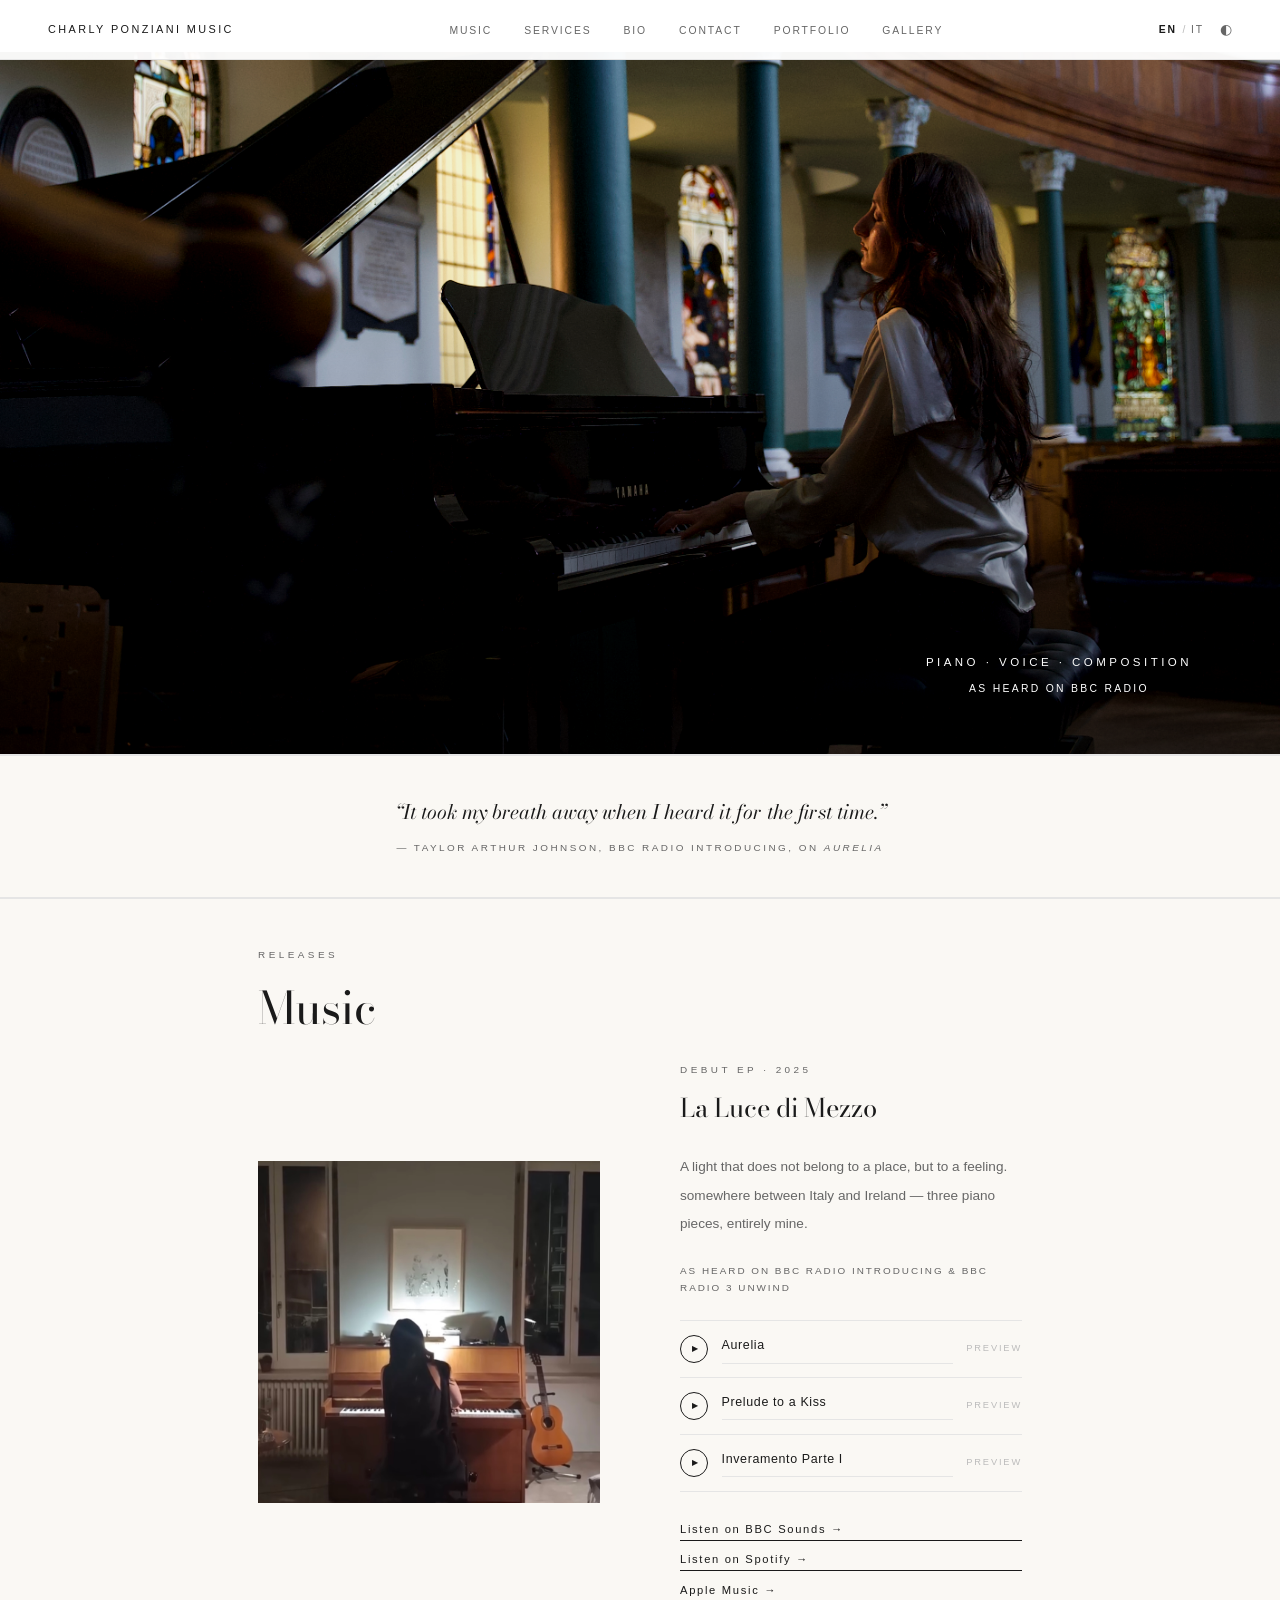
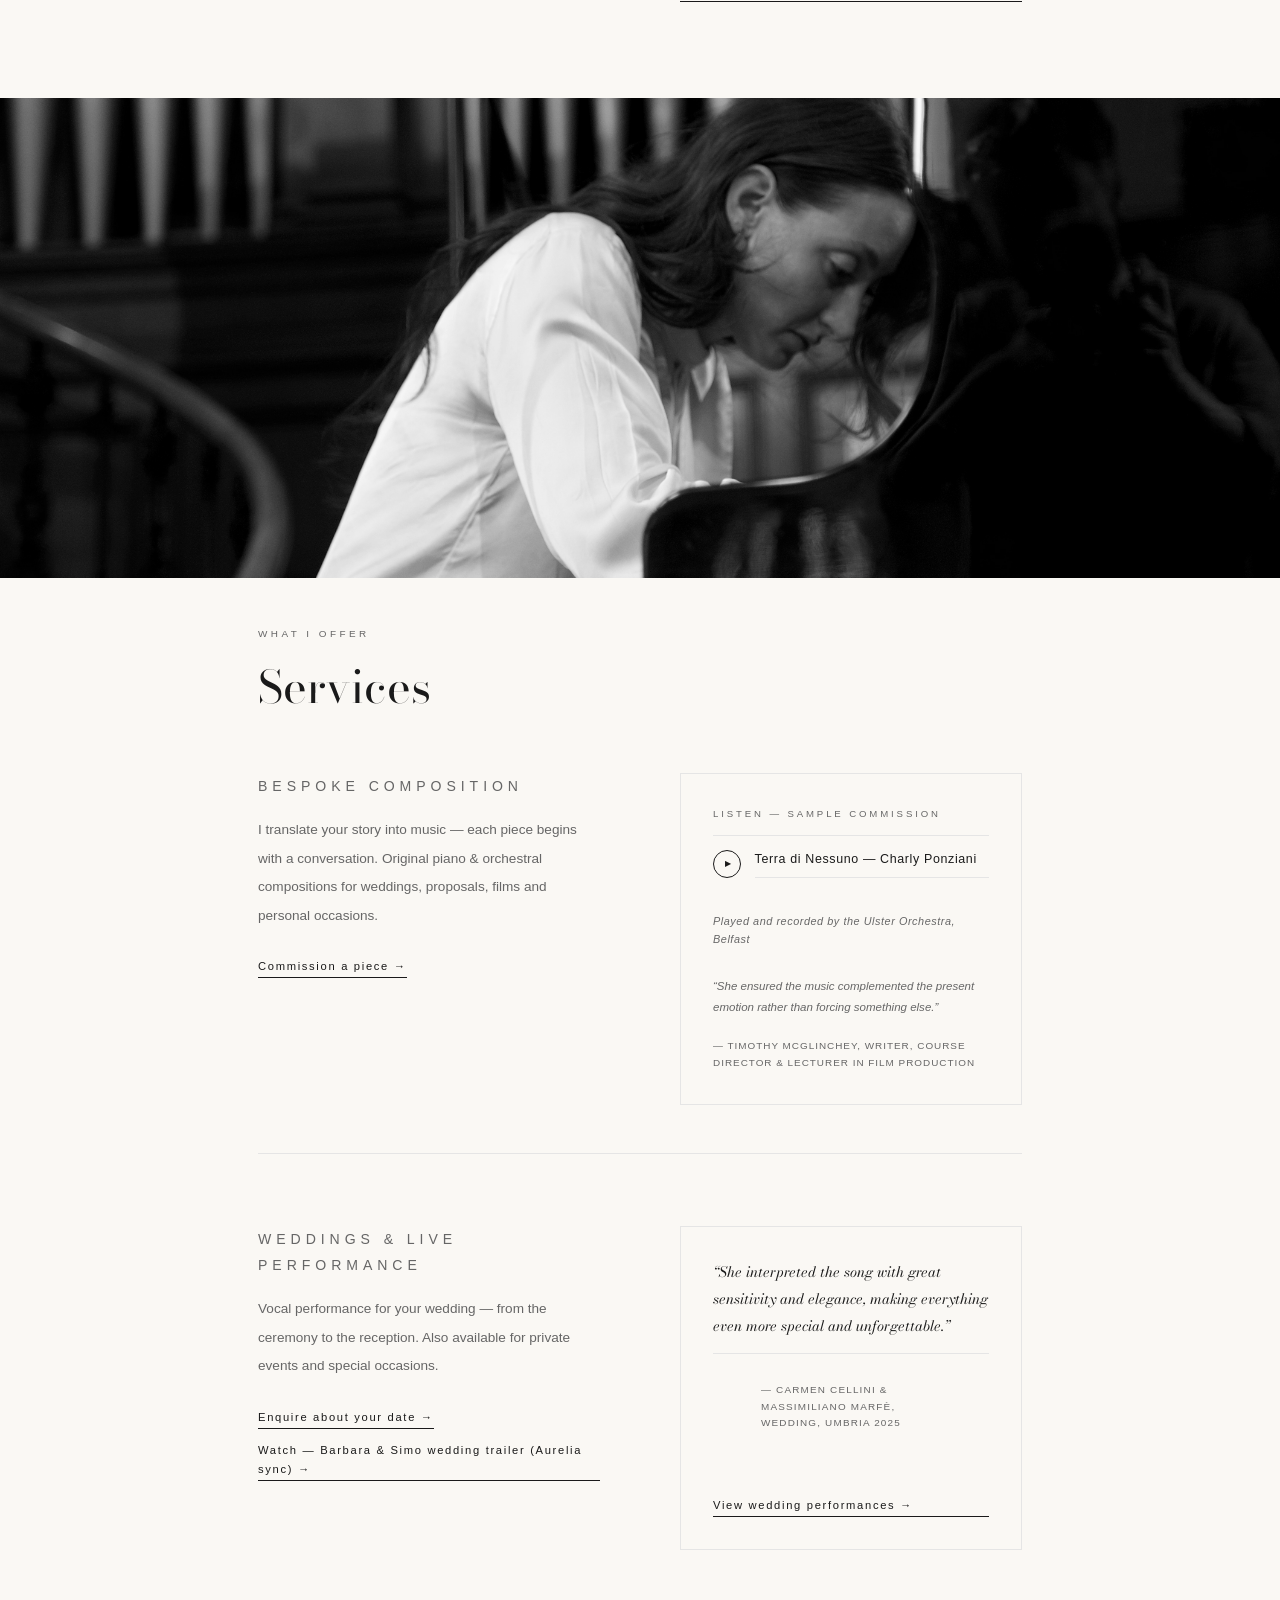
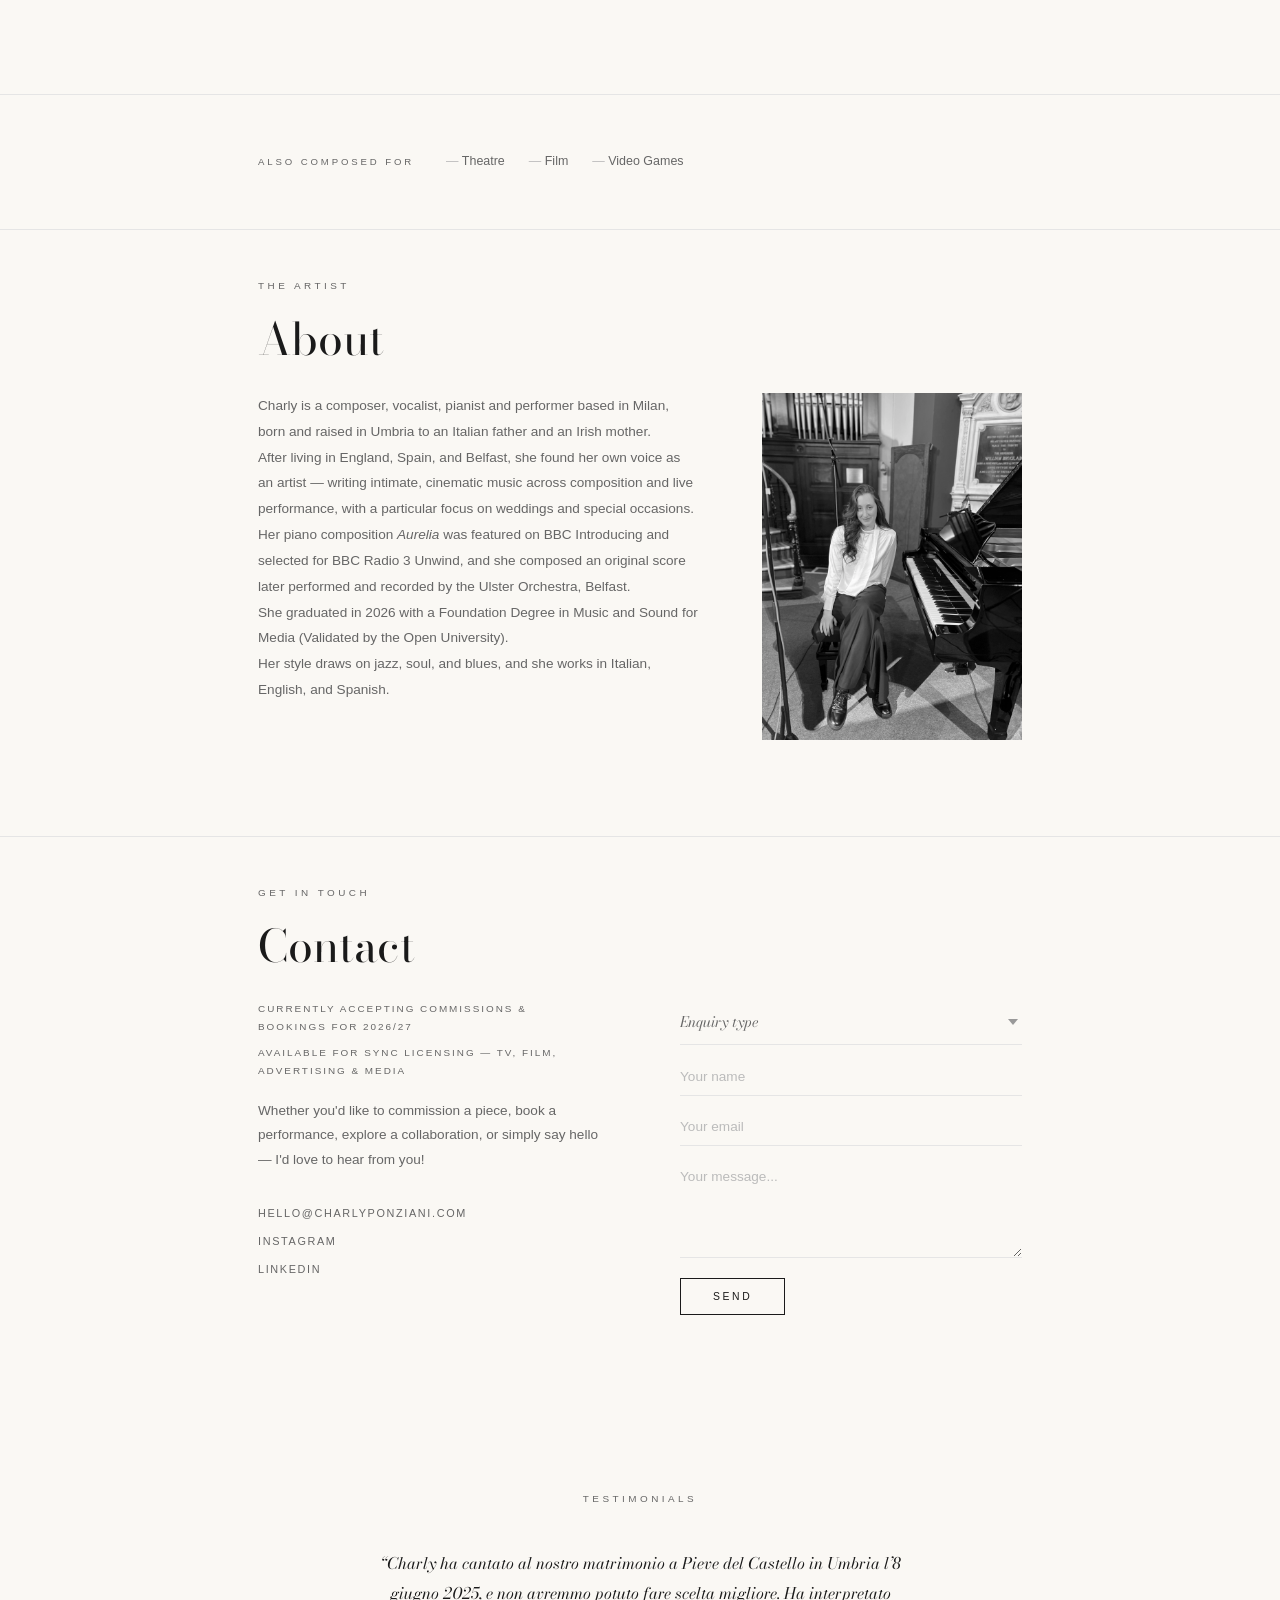
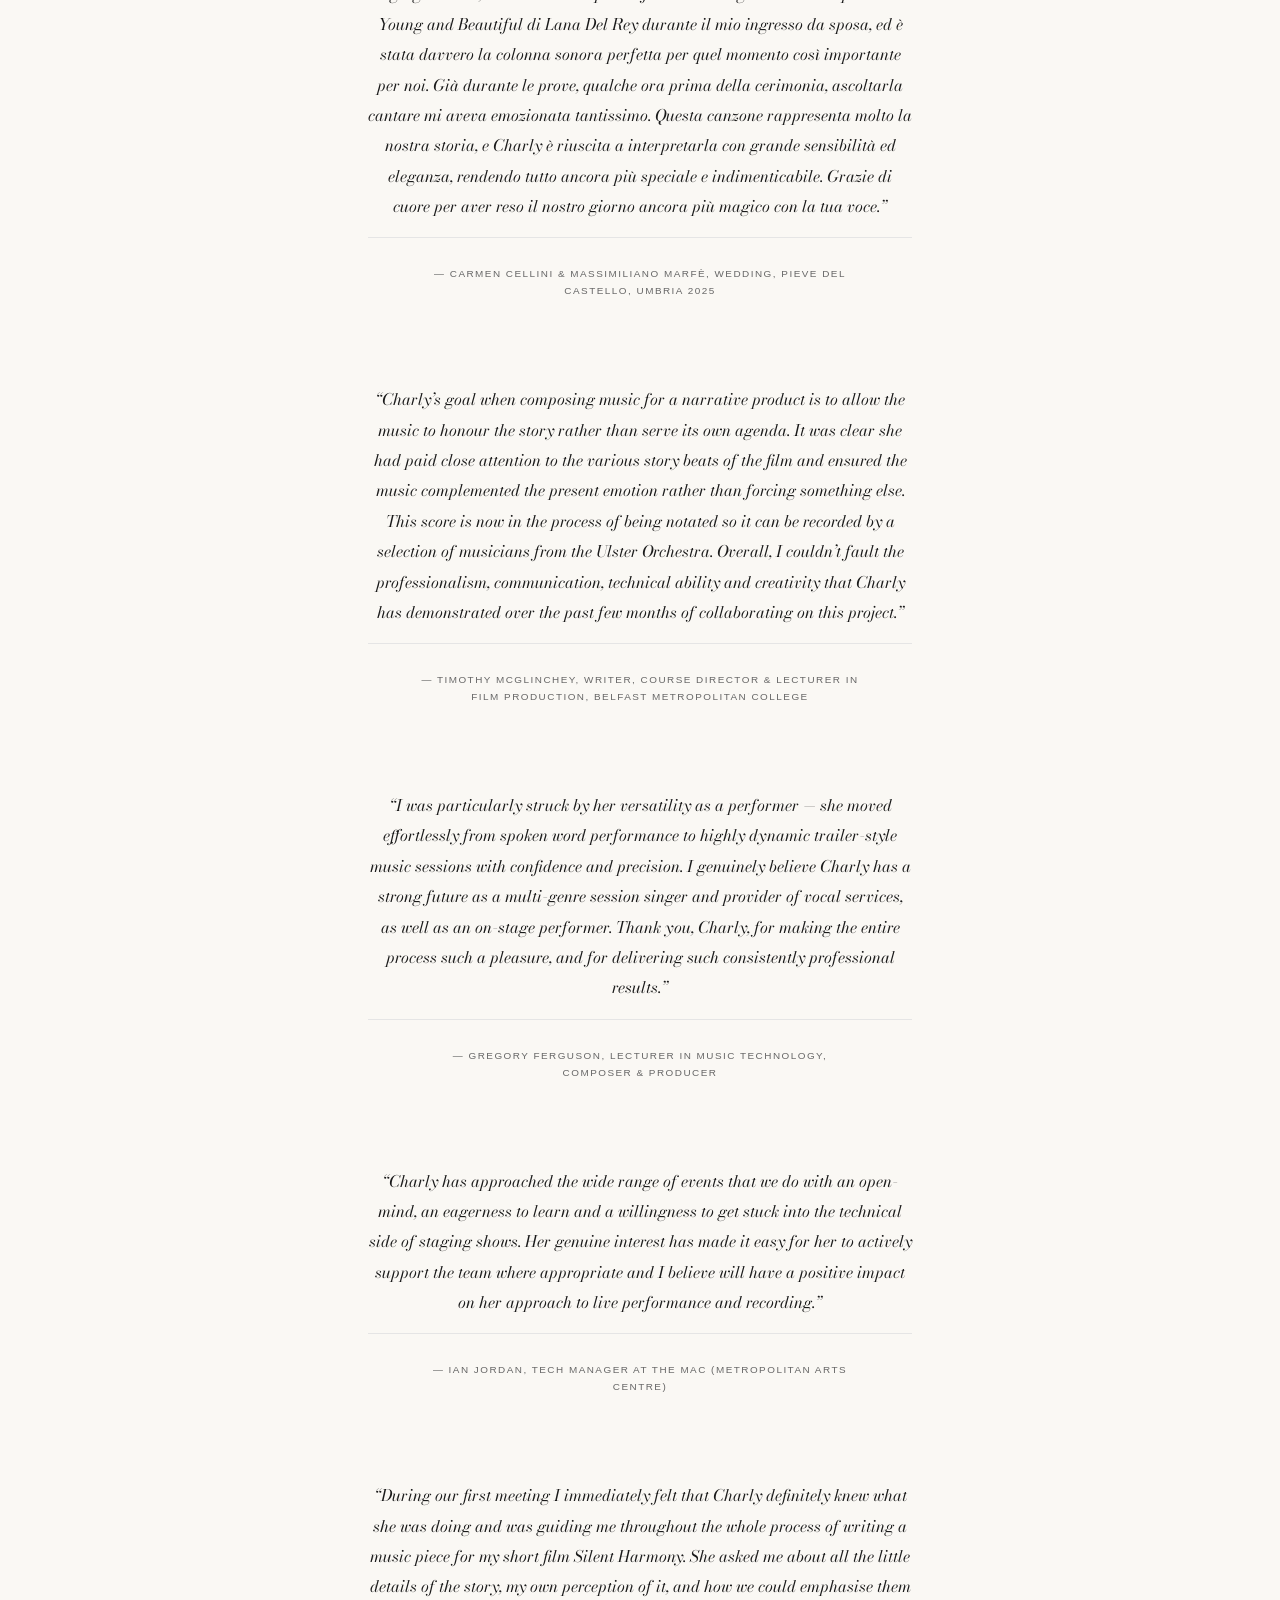
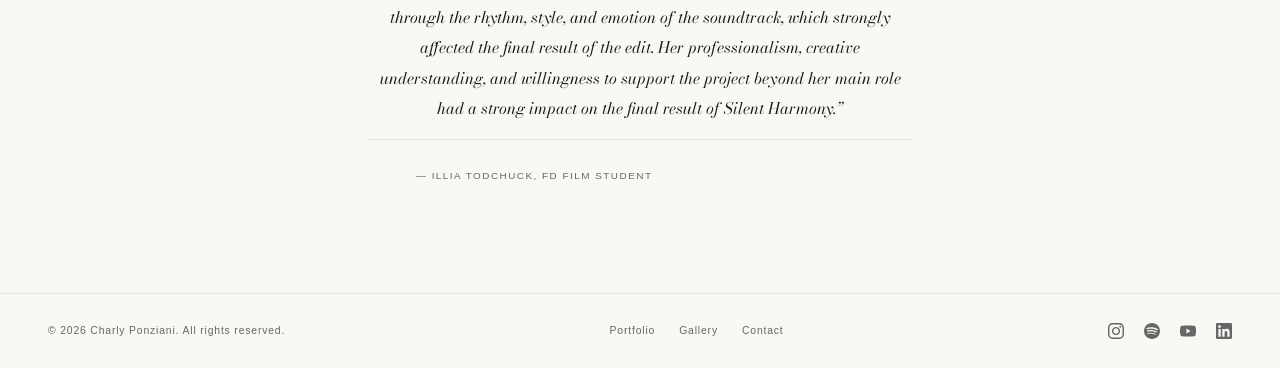
==== commit 175e56b4: "Rename wedding trailer to Barbara & Simo; add link to Weddings service block Co-Authored-By: Claude " ====
--- a/index.html
+++ b/index.html
@@ -31,7 +31,19 @@
     <a href="#top" class="nav-logo">Charly Ponziani Music</a>
     <ul class="nav-links">
       <li><a href="#music"        data-en="Music"     data-it="Musica">Music</a></li>
-      <li><a href="#services"    data-en="Services"  data-it="Servizi">Services</a></li>
+      <li class="nav-services-item">
+        <a href="#services" data-en="Services" data-it="Servizi">Services</a>
+        <div class="nav-services-dropdown">
+          <a href="#services" class="nav-service-entry" onclick="setTimeout(function(){document.querySelector('select[name=enquiry]').value='bespoke'},400)">
+            <span class="nav-service-name" data-en="Bespoke Composition" data-it="Composizione Su Misura">Bespoke Composition</span>
+            <span class="nav-service-desc" data-en="Original piano &amp; orchestral music for weddings, proposals, films and personal occasions." data-it="Musica originale per pianoforte &amp; orchestra per matrimoni, proposte, film e occasioni personali.">Original piano &amp; orchestral music for weddings, proposals, films and personal occasions.</span>
+          </a>
+          <a href="#services" class="nav-service-entry" onclick="setTimeout(function(){document.querySelector('select[name=enquiry]').value='wedding'},400)">
+            <span class="nav-service-name" data-en="Weddings &amp; Live Performance" data-it="Matrimoni &amp; Esibizione dal Vivo">Weddings &amp; Live Performance</span>
+            <span class="nav-service-desc" data-en="Vocal performance from ceremony to reception — also available for private events." data-it="Esibizione vocale dalla cerimonia al ricevimento — disponibile anche per eventi privati.">Vocal performance from ceremony to reception — also available for private events.</span>
+          </a>
+        </div>
+      </li>
       <li><a href="#bio"         data-en="Bio"     data-it="Bio">Bio</a></li>
       <li><a href="#contact"     data-en="Contact"   data-it="Contatti">Contact</a></li>
       <li><a href="portfolio.html" data-en="Portfolio" data-it="Portfolio">Portfolio</a></li>
@@ -129,7 +141,7 @@
           </div>
 
           <div class="music-links">
-            <a href="https://www.bbc.co.uk/sounds/play/m002vkqx" target="_blank" class="text-link" data-en="Listen on BBC Sounds →" data-it="Ascolta su BBC Sounds →">Listen on BBC Sounds →</a>
+            <a href="https://www.bbc.co.uk/programmes/m002vkqx" target="_blank" class="text-link" data-en="Listen on BBC Sounds →" data-it="Ascolta su BBC Sounds →">Listen on BBC Sounds →</a>
             <a href="https://open.spotify.com/artist/3wfayS7uMZGtmtRwBVUAy2" class="text-link" data-en="Listen on Spotify →" data-it="Ascolta su Spotify →">Listen on Spotify →</a>
             <a href="https://music.apple.com/gb/artist/charly-ponziani/6774300534" target="_blank" class="text-link" data-en="Apple Music →" data-it="Apple Music →">Apple Music →</a>
           </div>
@@ -194,6 +206,7 @@
               Vocal performance for your wedding — from the ceremony to the reception. Also available for private events and special occasions.
             </p>
             <a href="#contact" class="text-link" data-en="Enquire about your date →" data-it="Richiedi informazioni →" onclick="setTimeout(function(){document.querySelector('select[name=enquiry]').value='wedding'},400)">Enquire about your date →</a>
+            <a href="https://www.youtube.com/watch?v=APWu58lboRU" target="_blank" rel="noopener" class="text-link" style="display:block;margin-top:0.75rem;" data-en="Watch — Barbara &amp; Simo wedding trailer (Aurelia sync) →" data-it="Guarda — trailer matrimonio Barbara &amp; Simo (sync Aurelia) →">Watch — Barbara &amp; Simo wedding trailer (Aurelia sync) →</a>
           </div>
 
           <div class="bespoke-audio">
--- a/style.css
+++ b/style.css
@@ -83,6 +83,59 @@
 
 .nav-links a:hover,
 .nav-links a.active { color: var(--text); }
+
+/* Services hover dropdown */
+.nav-services-item {
+  position: relative;
+}
+
+.nav-services-dropdown {
+  position: absolute;
+  top: calc(100% + 0.75rem);
+  left: 50%;
+  transform: translateX(-50%) translateY(-4px);
+  min-width: 220px;
+  background: var(--nav-bg);
+  border: 1px solid var(--border);
+  box-shadow: 0 8px 24px rgba(0,0,0,0.08);
+  display: flex;
+  flex-direction: column;
+  opacity: 0;
+  pointer-events: none;
+  transition: opacity 0.18s, transform 0.18s;
+  z-index: 200;
+}
+
+.nav-services-item:hover .nav-services-dropdown,
+.nav-services-item:focus-within .nav-services-dropdown {
+  opacity: 1;
+  pointer-events: auto;
+  transform: translateX(-50%) translateY(0);
+}
+
+.nav-service-entry {
+  display: block;
+  padding: 0.85rem 1.2rem;
+  text-decoration: none;
+  font-size: 0.62rem;
+  letter-spacing: 0.18em;
+  text-transform: uppercase;
+  color: var(--muted);
+  border-bottom: 1px solid var(--border);
+  transition: color 0.15s, background 0.15s;
+  white-space: nowrap;
+}
+
+.nav-service-entry:last-child { border-bottom: none; }
+
+.nav-service-entry:hover { color: var(--text); background: rgba(128,128,128,0.06); }
+
+/* hide desc spans — not used in simplified dropdown */
+.nav-service-desc { display: none; }
+
+@media (max-width: 768px) {
+  .nav-services-dropdown { display: none; }
+}
 
 .lang-toggle {
   display: flex;
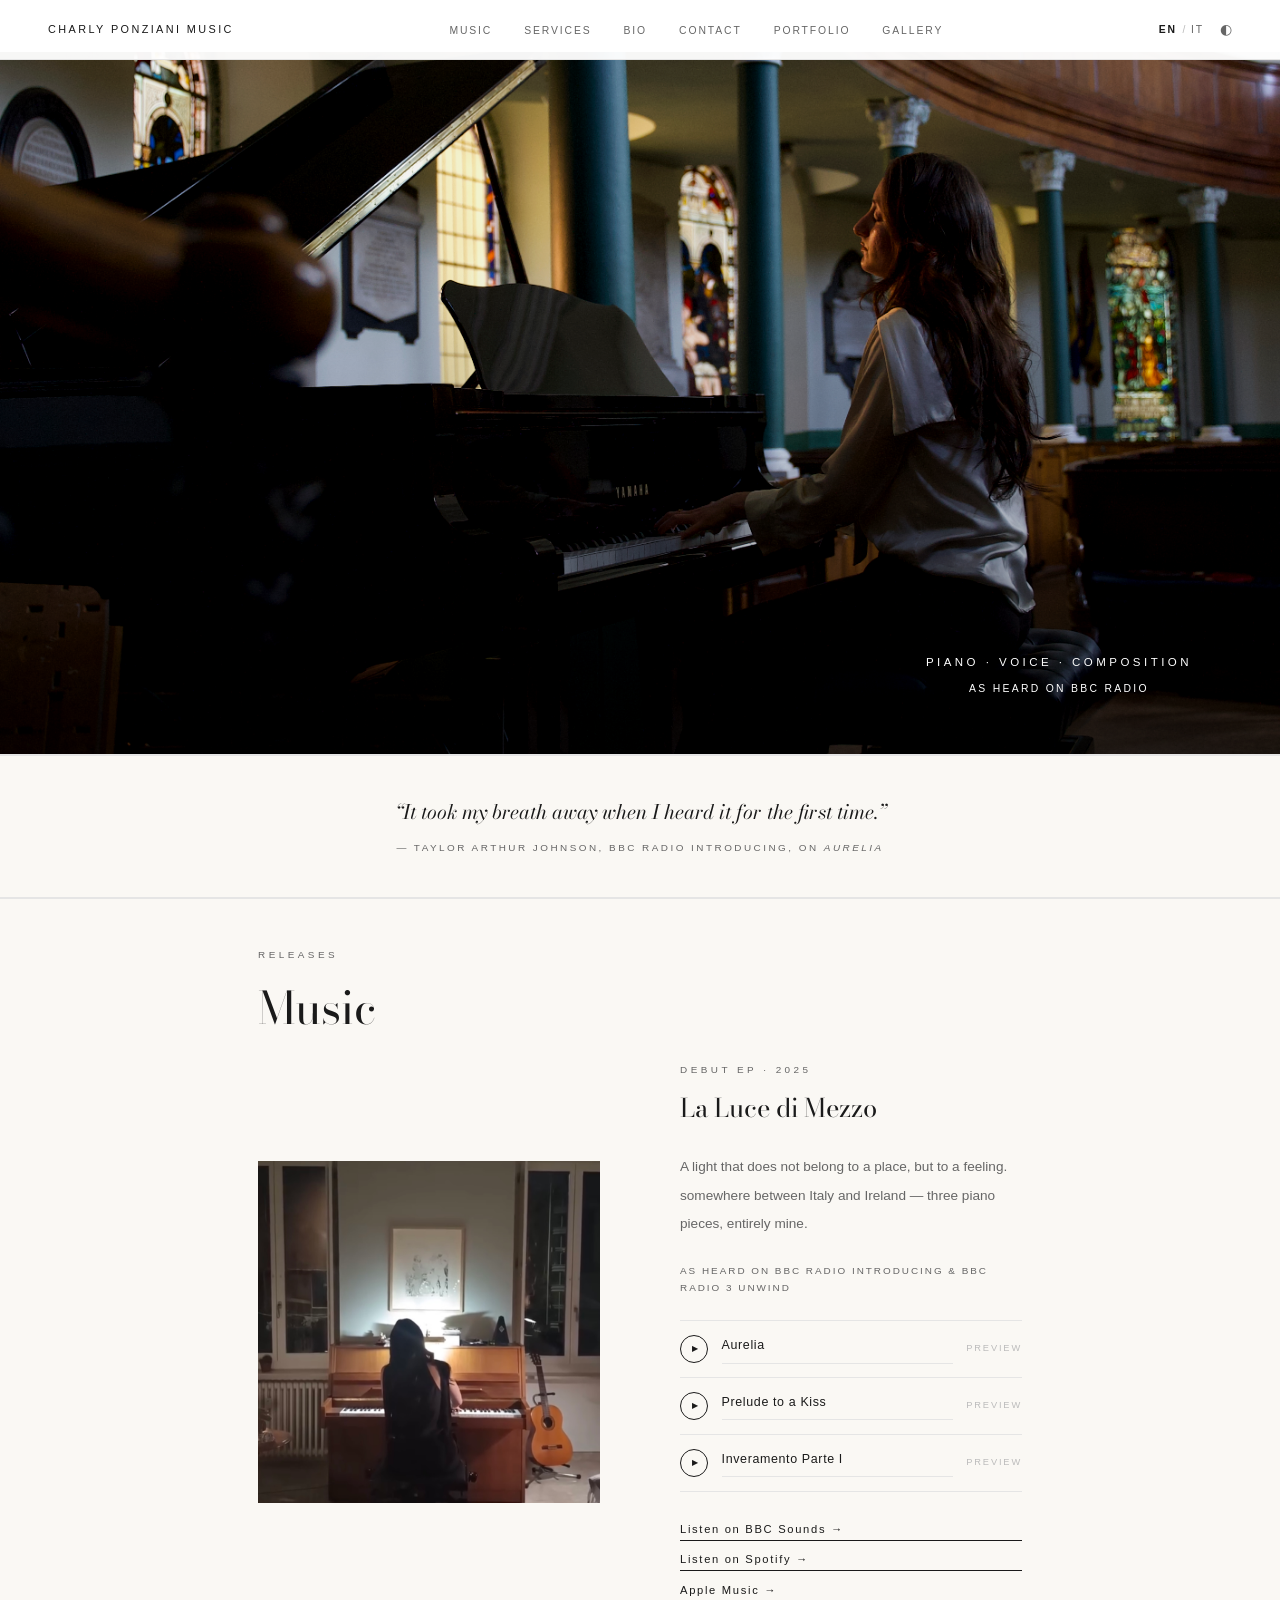
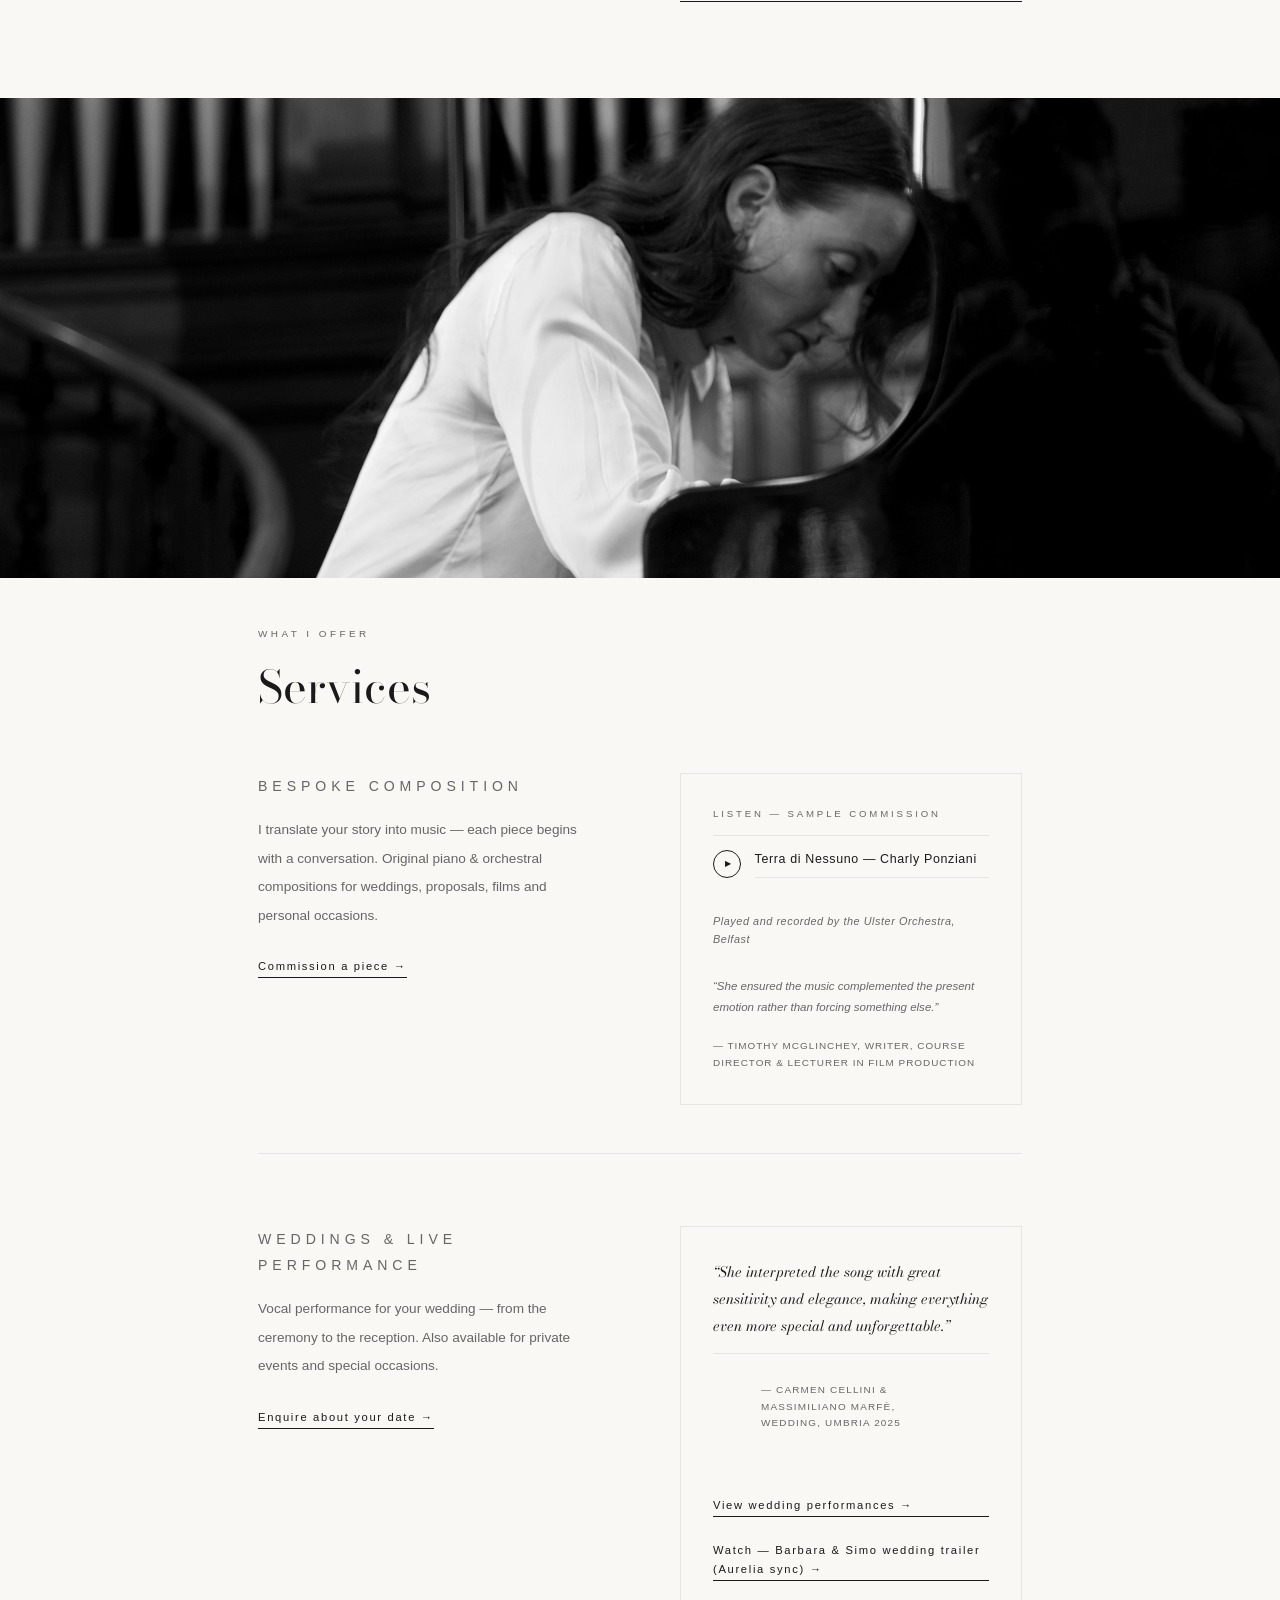
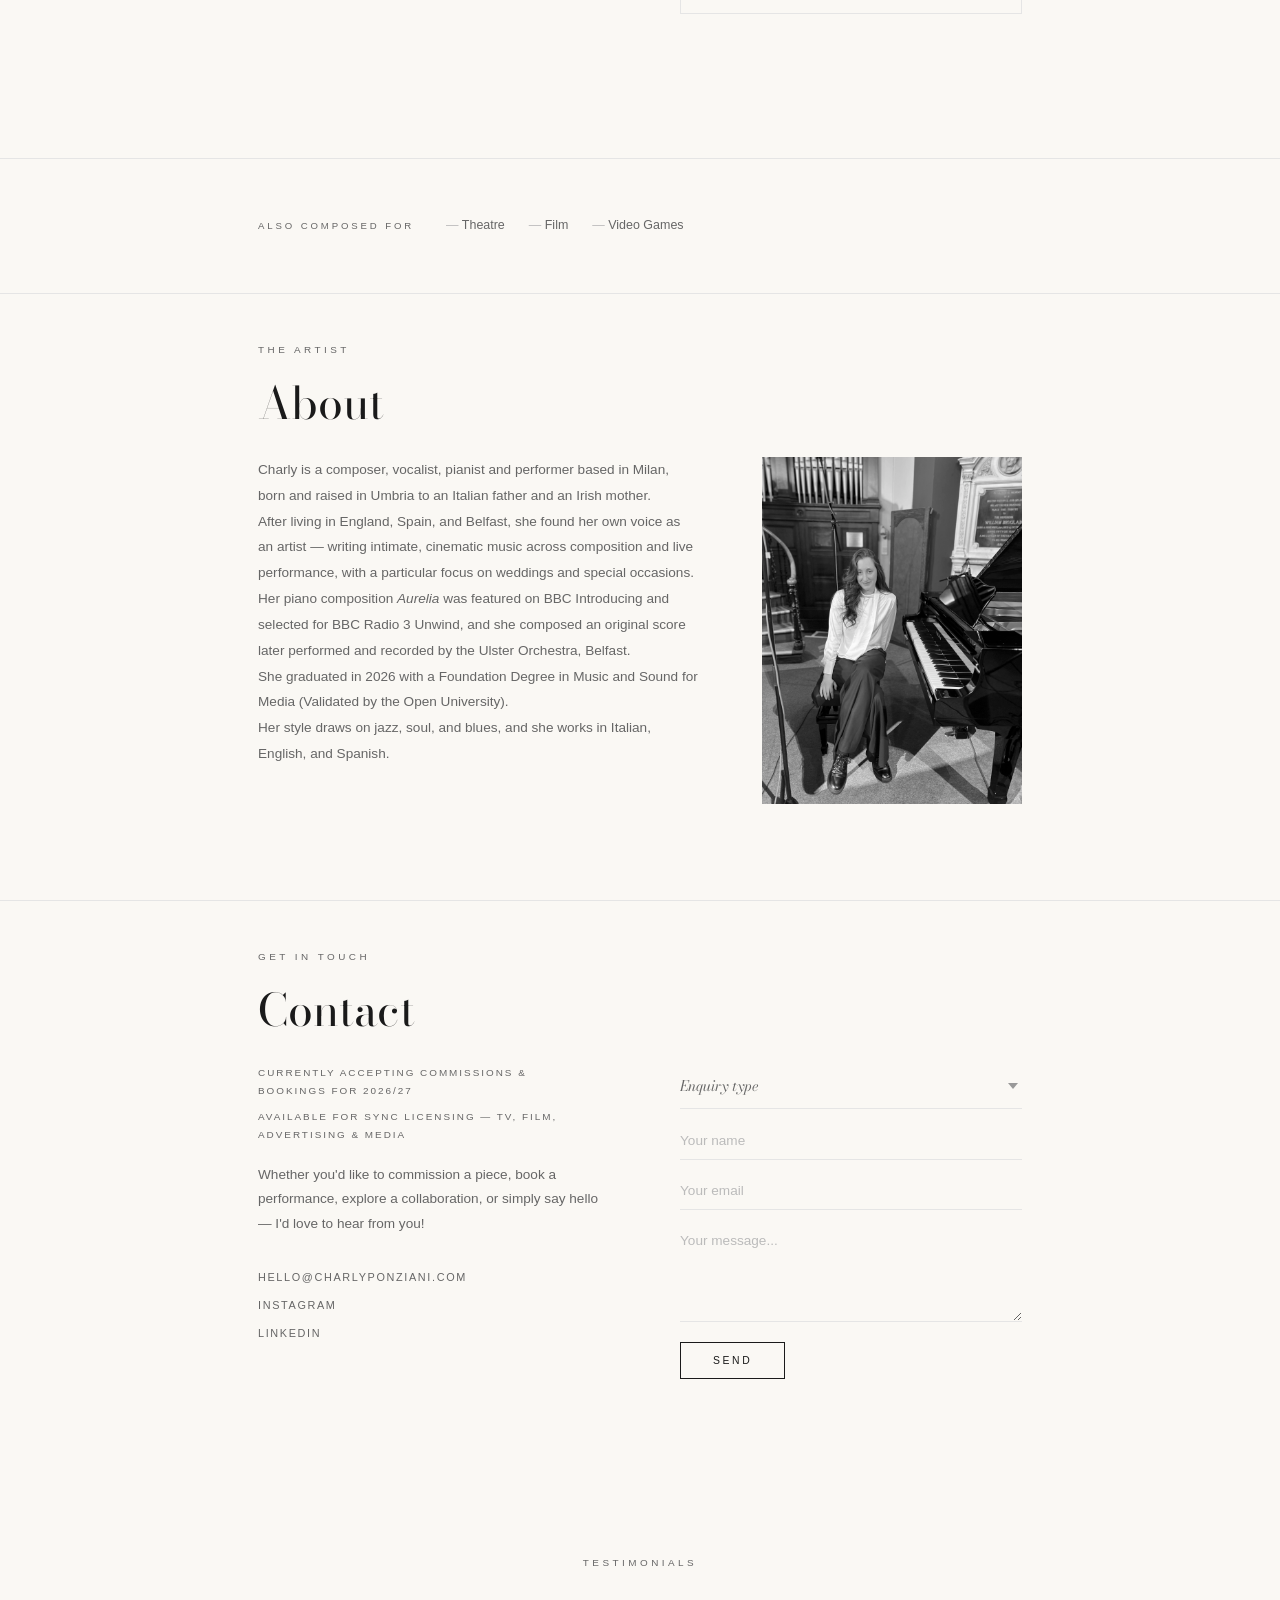
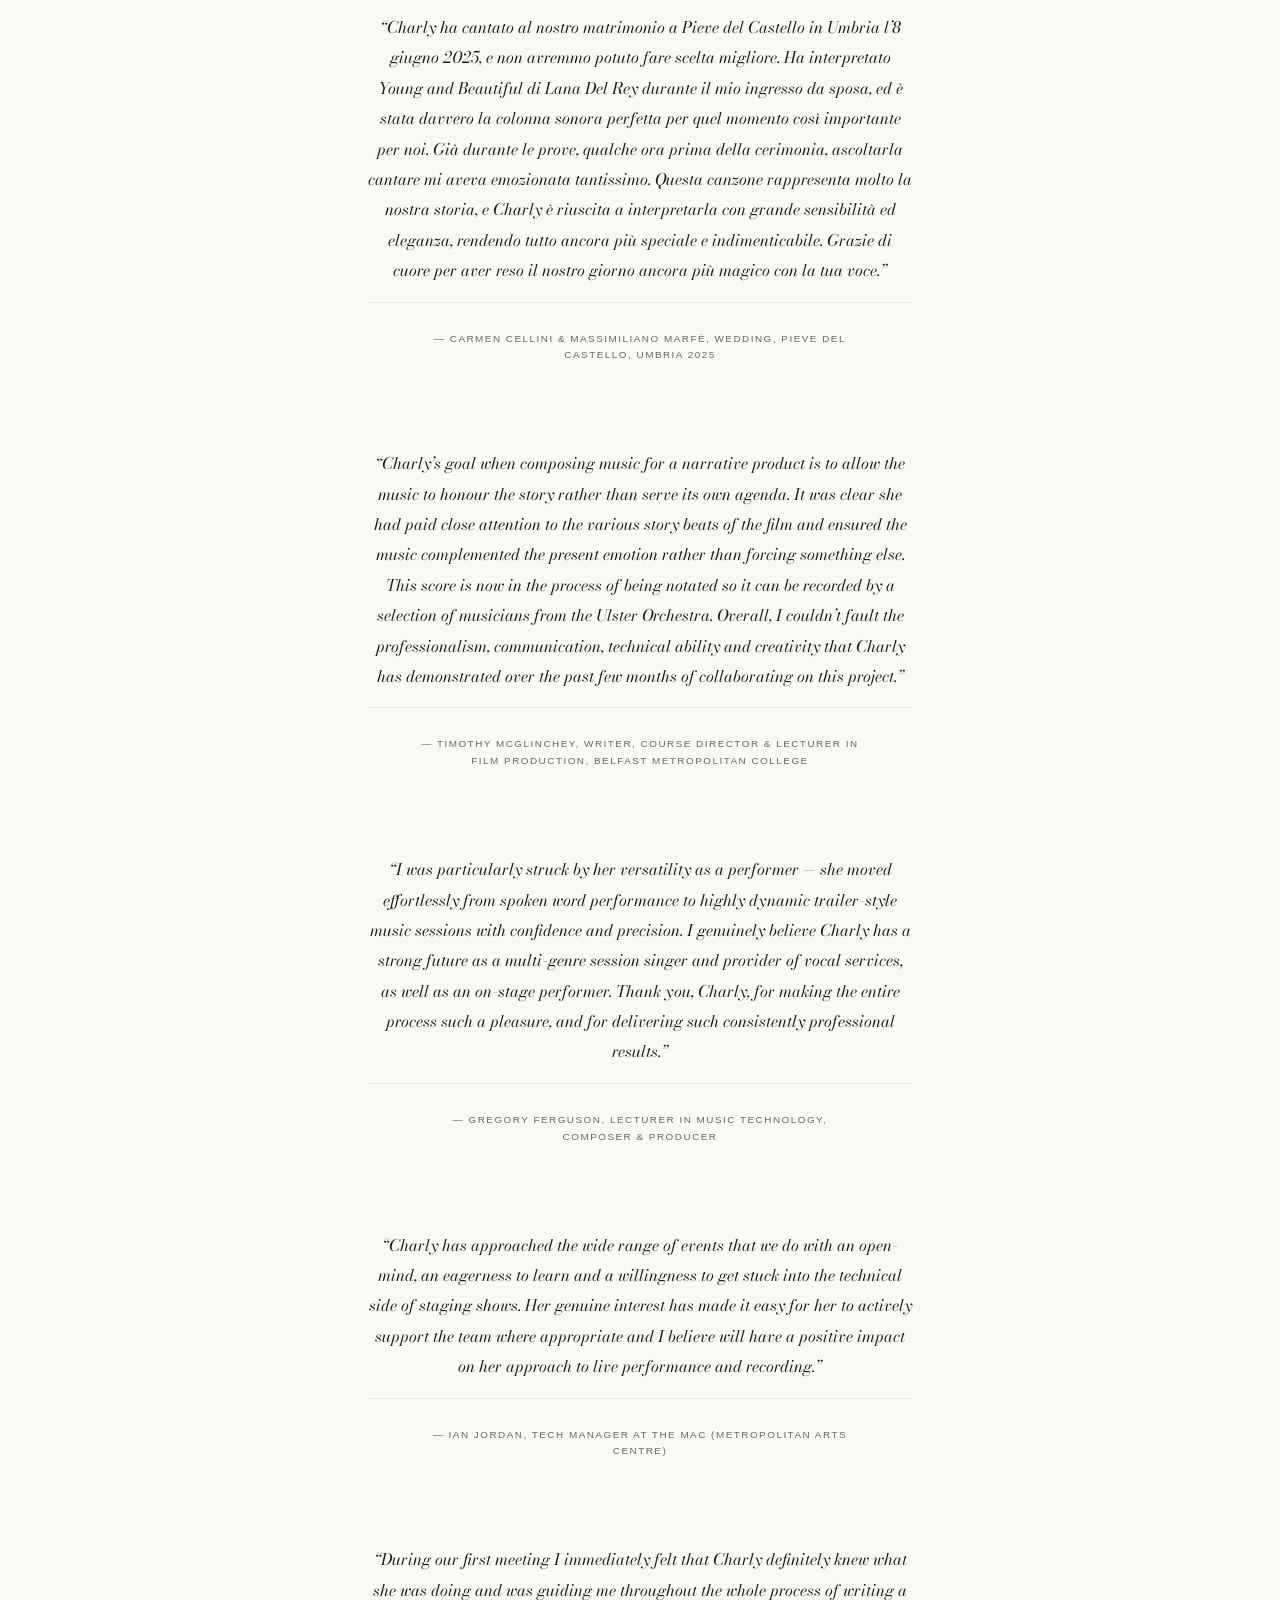
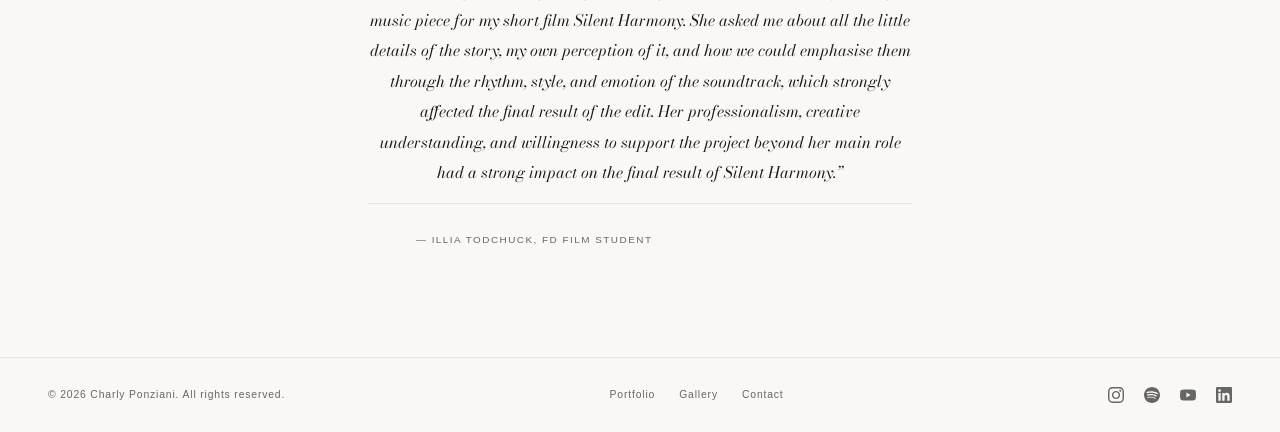
==== commit 0a1bfb8c: "Move Barbara & Simo trailer link next to View wedding performances Co-Authored-By: Claude Sonnet 4.6" ====
--- a/index.html
+++ b/index.html
@@ -206,7 +206,6 @@
               Vocal performance for your wedding — from the ceremony to the reception. Also available for private events and special occasions.
             </p>
             <a href="#contact" class="text-link" data-en="Enquire about your date →" data-it="Richiedi informazioni →" onclick="setTimeout(function(){document.querySelector('select[name=enquiry]').value='wedding'},400)">Enquire about your date →</a>
-            <a href="https://www.youtube.com/watch?v=APWu58lboRU" target="_blank" rel="noopener" class="text-link" style="display:block;margin-top:0.75rem;" data-en="Watch — Barbara &amp; Simo wedding trailer (Aurelia sync) →" data-it="Guarda — trailer matrimonio Barbara &amp; Simo (sync Aurelia) →">Watch — Barbara &amp; Simo wedding trailer (Aurelia sync) →</a>
           </div>
 
           <div class="bespoke-audio">
@@ -215,6 +214,7 @@
               <footer style="margin-top:0.75rem;font-size:0.62rem;letter-spacing:0.12em;text-transform:uppercase;color:var(--muted);">— Carmen Cellini &amp; Massimiliano Marfè, Wedding, Umbria 2025</footer>
             </blockquote>
             <a href="gallery.html#weddings" class="text-link" style="margin-top:1.5rem;display:inline-block;" data-en="View wedding performances →" data-it="Guarda le esibizioni →">View wedding performances →</a>
+            <a href="https://www.youtube.com/watch?v=APWu58lboRU" target="_blank" rel="noopener" class="text-link" style="display:block;margin-top:0.75rem;" data-en="Watch — Barbara &amp; Simo wedding trailer (Aurelia sync) →" data-it="Guarda — trailer matrimonio Barbara &amp; Simo (sync Aurelia) →">Watch — Barbara &amp; Simo wedding trailer (Aurelia sync) →</a>
           </div>
         </div>
       </div>
